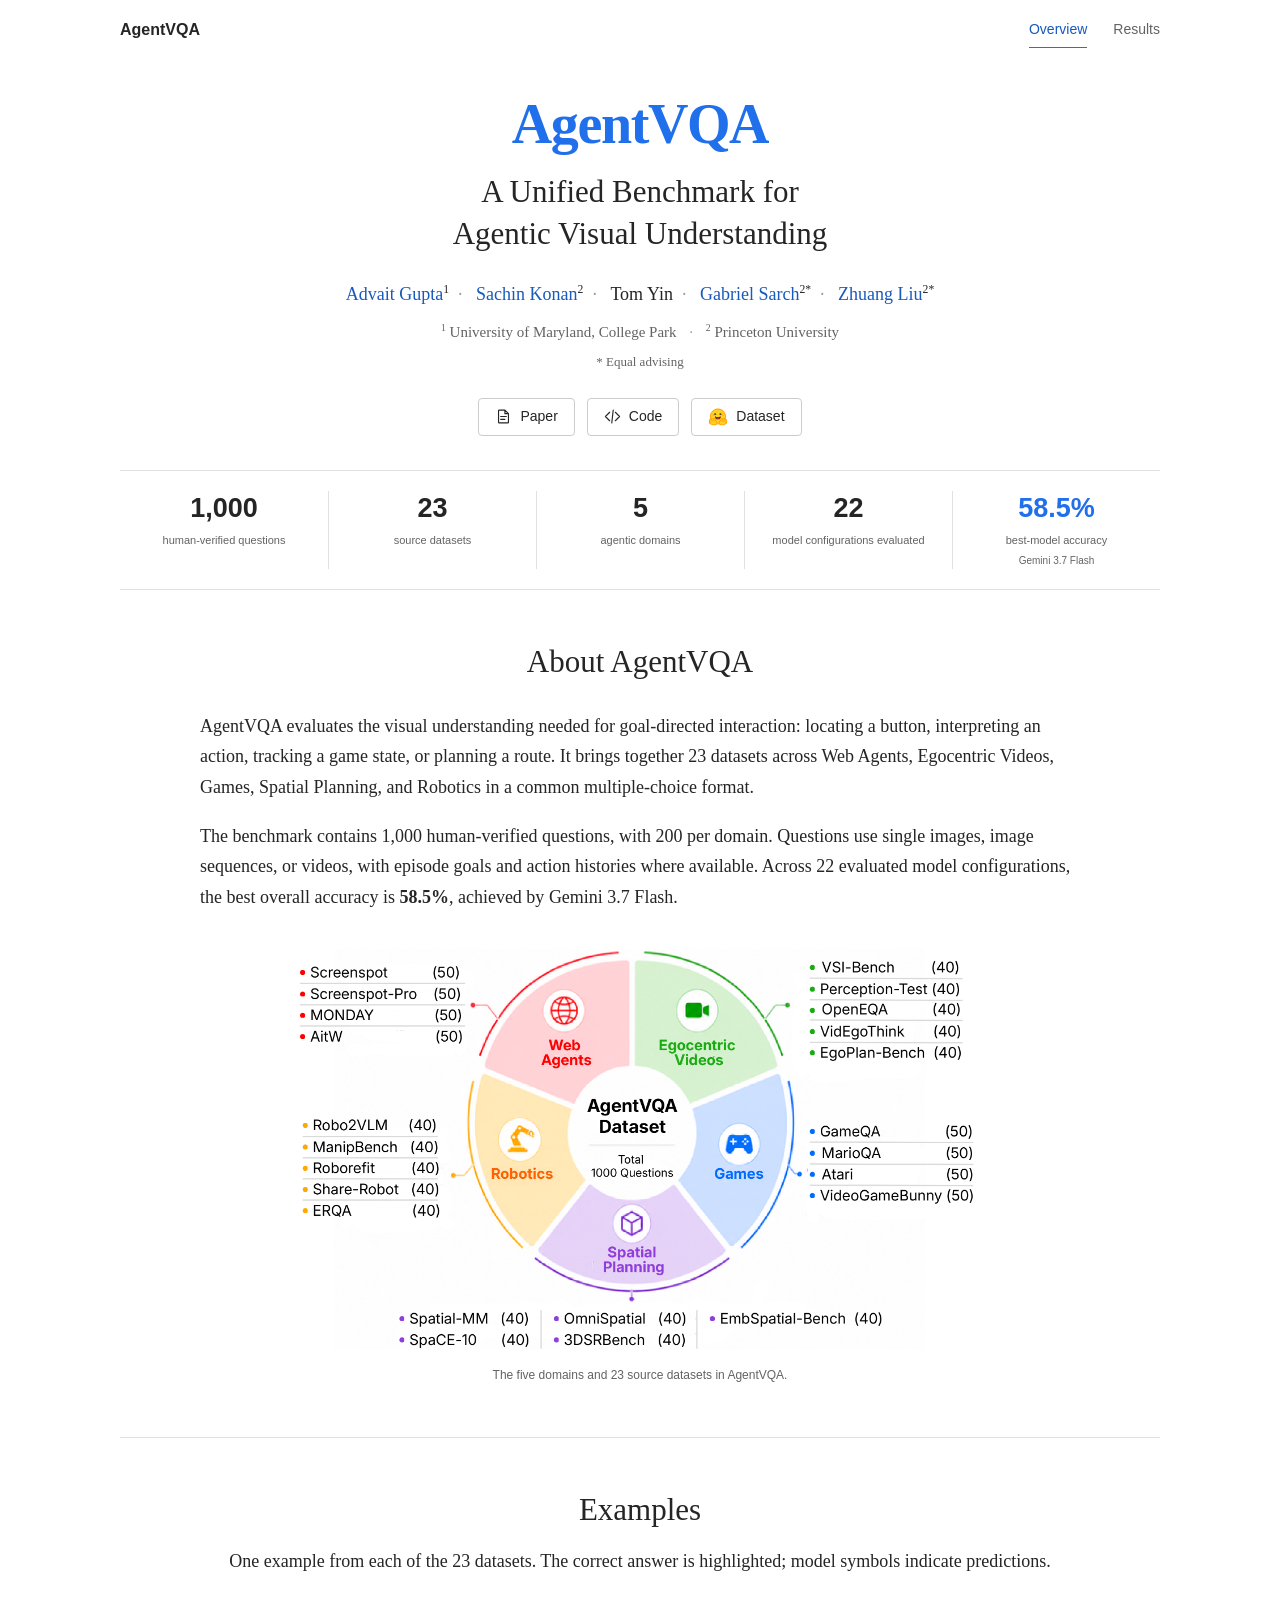
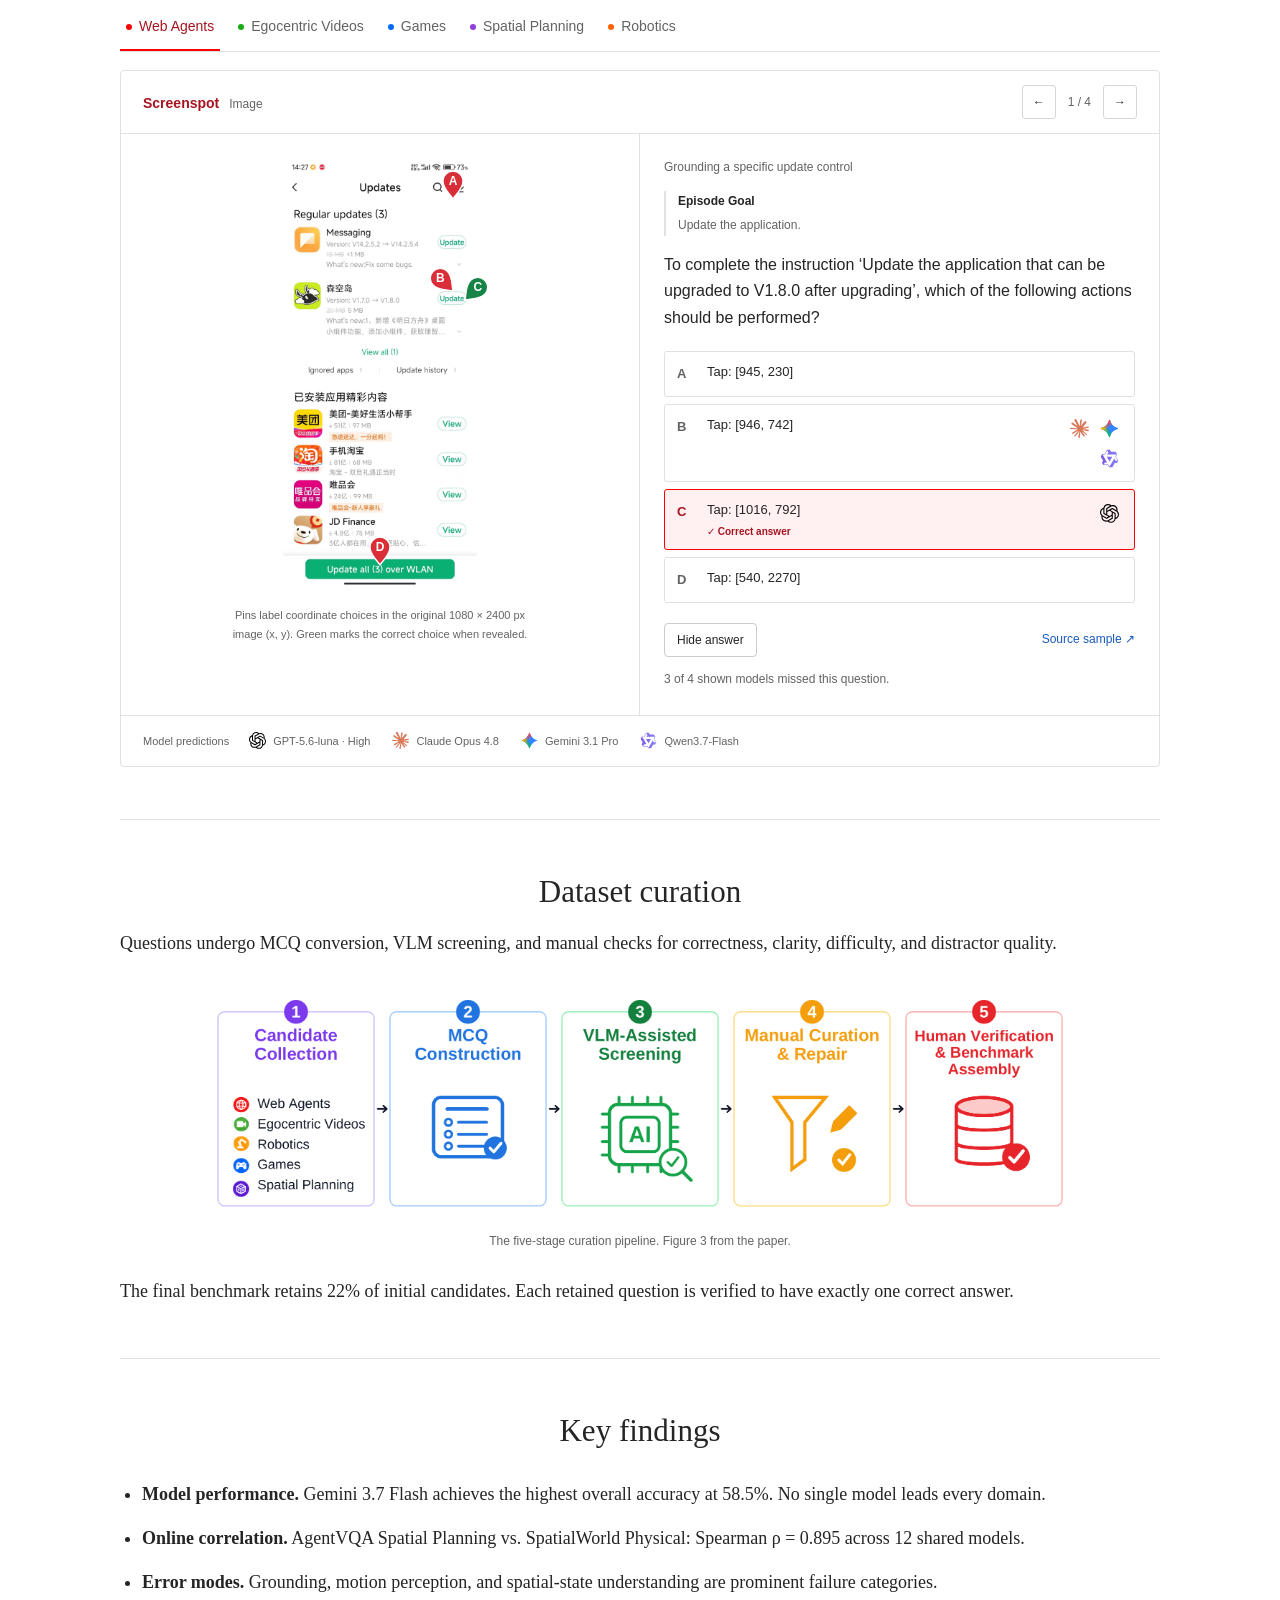
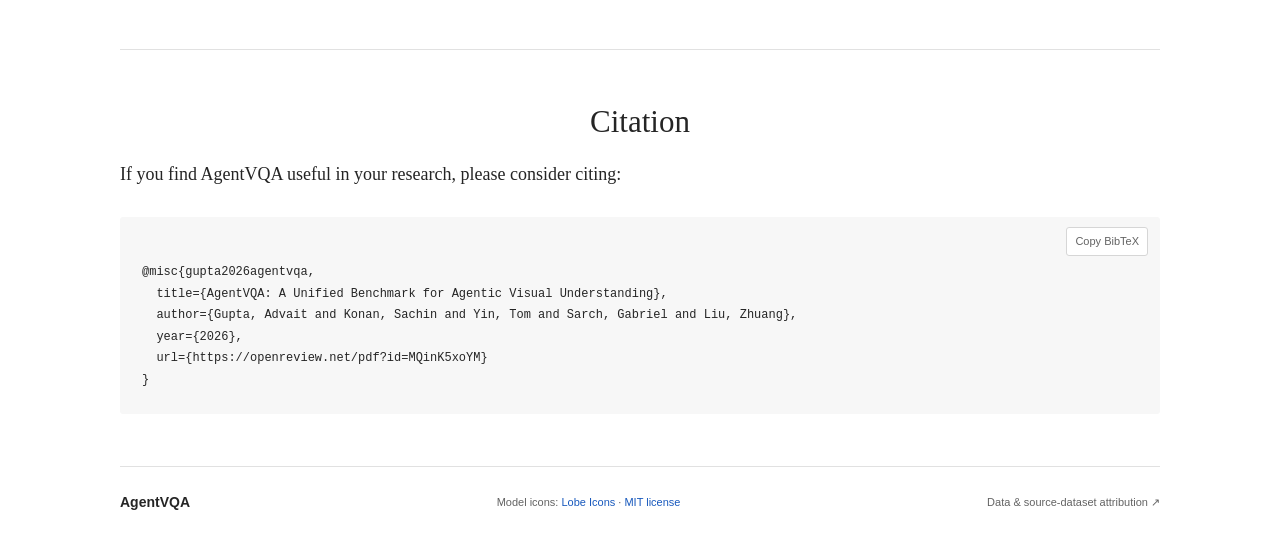
==== docs/index.html @ 4b20f1f4 "Add AgentVQA project website" ====
<!doctype html>
<html lang="en">
<head>
  <meta charset="utf-8">
  <meta name="viewport" content="width=device-width, initial-scale=1">
  <meta name="description" content="AgentVQA: 1,000 human-verified questions across 23 datasets and five agentic domains. Explore the benchmark, examples, and research findings.">
  <meta name="theme-color" content="#206feb">
  <meta property="og:title" content="AgentVQA — A Unified Benchmark for Agentic Visual Understanding">
  <meta property="og:description" content="A benchmark of 1,000 human-verified questions across 23 datasets and five agentic domains.">
  <meta property="og:image" content="https://zlab-princeton.github.io/AgentVQA/assets/overview.png">
  <meta property="og:url" content="https://zlab-princeton.github.io/AgentVQA/">
  <meta name="twitter:card" content="summary_large_image">
  <title>AgentVQA — Agentic Visual Understanding</title>
  <link rel="canonical" href="https://zlab-princeton.github.io/AgentVQA/">
  <link rel="icon" href="assets/favicon.svg" type="image/svg+xml">
  <link rel="stylesheet" href="styles.css?v=20261020-4">
  <script defer src="data.js?v=20261020-2"></script>
  <script defer src="site.js?v=20261020-2"></script>
</head>
<body>
  <a class="skip-link" href="#main">Skip to content</a>
  <header class="site-header">
    <div class="nav-shell">
      <a class="brand" href="./" aria-label="AgentVQA home">AgentVQA</a>
      <nav aria-label="Main navigation"><a href="./" aria-current="page">Overview</a><a href="results.html">Results</a></nav>
    </div>
  </header>
  <main id="main">
    <section class="hero section-shell" aria-labelledby="title">
      <h1 id="title">AgentVQA</h1>
      <p class="tagline">A Unified Benchmark for<br>Agentic Visual Understanding</p>
      <p class="authors"><span class="author-name"><a href="https://advaitgupta.github.io">Advait Gupta</a><sup>1</sup></span><span>·</span> <span class="author-name"><a href="https://sachinkonan.github.io">Sachin Konan</a><sup>2</sup></span><span>·</span> <span class="author-name">Tom Yin</span><span>·</span> <span class="author-name"><a href="https://gabesarch.me">Gabriel Sarch</a><sup>2*</sup></span><span>·</span> <span class="author-name"><a href="https://liuzhuang13.github.io">Zhuang Liu</a><sup>2*</sup></span></p>
      <p class="affiliations"><sup>1</sup> University of Maryland, College Park <span>·</span> <sup>2</sup> Princeton University</p>
      <p class="author-note">* Equal advising</p>
      <div class="project-links" aria-label="Project resources">
        <a class="button primary" href="https://openreview.net/pdf?id=MQinK5xoYM"><svg viewBox="0 0 24 24" aria-hidden="true"><path d="M14 3H6a1 1 0 0 0-1 1v16a1 1 0 0 0 1 1h12a1 1 0 0 0 1-1V8zM14 3v5h5M8 12h8M8 16h6"/></svg>Paper</a>
        <a class="button" href="https://github.com/zlab-princeton/AgentVQA"><svg viewBox="0 0 24 24" aria-hidden="true"><path d="m8 6-6 6 6 6m8-12 6 6-6 6m-3-15-2 18"/></svg>Code</a>
        <a class="button" href="https://huggingface.co/datasets/AgentVQA/AgentVQA"><img src="assets/models/huggingface.svg" width="20" height="20" alt=""> Dataset</a>
      </div>
      <div class="stats-rail" role="region" tabindex="0" aria-label="Benchmark statistics">
        <div><strong>1,000</strong><span>human-verified questions</span></div>
        <div><strong>23</strong><span>source datasets</span></div>
        <div><strong>5</strong><span>agentic domains</span></div>
        <div><strong>22</strong><span>model configurations evaluated</span></div>
        <div class="accuracy-stat"><strong>58.5%</strong><span>best-model accuracy</span><small>Gemini 3.7 Flash</small></div>
      </div>
    </section>

    <section class="section-shell section-block overview-section" aria-labelledby="overview-title">
      <div class="section-heading"><h2 id="overview-title">About AgentVQA</h2></div>
      <div class="overview-copy">
        <p>AgentVQA evaluates the visual understanding needed for goal-directed interaction: locating a button, interpreting an action, tracking a game state, or planning a route. It brings together 23 datasets across Web Agents, Egocentric Videos, Games, Spatial Planning, and Robotics in a <span class="text-tail">common multiple-choice format.</span></p>
        <p>The benchmark contains 1,000 human-verified questions, with 200 per domain. Questions use single images, image sequences, or videos, with episode goals and action histories where available. Across 22 evaluated model configurations, the best overall accuracy is <strong>58.5%</strong>, achieved by <span class="text-tail">Gemini 3.7 Flash.</span></p>
      </div>
      <figure class="figure-shell distribution-figure"><a href="assets/distribution.png" target="_blank" rel="noopener"><img src="assets/distribution.png" width="2400" height="1453" alt="AgentVQA's five domains and 23 datasets, with 50 questions per Web Agents and Games subset and 40 per remaining subset." loading="lazy"></a><figcaption>The five domains and 23 source datasets in AgentVQA.</figcaption></figure>
    </section>

    <section class="examples-section" aria-labelledby="examples-title">
      <div class="section-shell section-block">
        <div class="section-heading centered-heading"><h2 id="examples-title">Examples</h2><p>One example from each of the 23 datasets. The correct answer is highlighted; <span class="text-tail">model symbols indicate predictions.</span></p></div>
        <div id="domain-controls" class="domain-controls" role="tablist" aria-label="Choose an example domain"></div>
        <div class="example-shell" id="example-browser" role="tabpanel" tabindex="0">
          <div class="example-topline"><div><span class="sample-subset" id="sample-subset"></span><span class="sample-index" id="sample-index"></span></div><div class="sample-navigation"><button id="previous-sample" class="icon-button" type="button" aria-label="Previous example">←</button><span id="sample-position"></span><button id="next-sample" class="icon-button" type="button" aria-label="Next example">→</button></div></div>
          <div class="example-grid"><div class="example-visual"><div id="sample-media" class="sample-media"></div><p class="media-caption" id="media-caption"></p></div><div class="example-content"><p class="sample-kind" id="sample-kind"></p><div id="sample-context"></div><div id="question-context"></div><h3 id="sample-question"></h3><div id="sample-options" class="sample-options" role="group" aria-label="Answer choices"></div><div class="answer-actions"><button type="button" id="reveal-answer" class="button small" aria-pressed="true">Hide answer</button><a id="sample-source" class="text-link" target="_blank" rel="noopener">Source sample ↗</a></div><p id="answer-feedback" class="answer-feedback" role="status" aria-live="polite"></p></div></div>
          <div class="prediction-legend"><p>Model predictions</p><div id="model-legend"></div></div>
        </div>
        <noscript><p>The interactive examples require JavaScript. Browse every question in the <a href="https://huggingface.co/datasets/AgentVQA/AgentVQA">Hugging Face dataset</a>.</p></noscript>
      </div>
    </section>

    <section class="section-shell section-block" aria-labelledby="curation-title">
      <div class="section-heading"><h2 id="curation-title">Dataset curation</h2><p>Questions undergo MCQ conversion, VLM screening, and manual checks for correctness, clarity, difficulty, and distractor quality.</p></div>
      <figure class="figure-shell pipeline-figure"><a href="assets/curation.png" target="_blank" rel="noopener"><img src="assets/curation.png" width="2400" height="651" alt="Five stages: candidate collection, MCQ construction, VLM-assisted screening, manual curation and repair, and human verification and benchmark assembly." loading="lazy"></a><figcaption>The five-stage curation pipeline. Figure 3 from the paper.</figcaption></figure>
      <p class="curation-note">The final benchmark retains 22% of initial candidates. Each retained question is verified to have exactly one correct answer.</p>
    </section>

    <section class="findings-section" aria-labelledby="findings-title"><div class="section-shell section-block">
      <div class="section-heading"><h2 id="findings-title">Key findings</h2></div>
      <ul class="findings-list">
        <li><strong>Model performance.</strong> Gemini 3.7 Flash achieves the highest overall accuracy at 58.5%. No single model leads every domain.</li>
        <li><strong>Online correlation.</strong> AgentVQA Spatial Planning vs. SpatialWorld Physical: Spearman ρ = 0.895 across 12 shared models.</li>
        <li><strong>Error modes.</strong> Grounding, motion perception, and spatial-state understanding are prominent failure categories.</li>
      </ul>
    </div></section>

    <section class="section-shell section-block citation-section" aria-labelledby="citation-title">
      <div class="section-heading"><h2 id="citation-title">Citation</h2><p>If you find AgentVQA useful in your research, please consider citing:</p></div>
      <div class="citation-shell"><button class="copy-button" type="button" data-copy="citation-code">Copy BibTeX</button><pre id="citation-code">@misc{gupta2026agentvqa,
  title={AgentVQA: A Unified Benchmark for Agentic Visual Understanding},
  author={Gupta, Advait and Konan, Sachin and Yin, Tom and Sarch, Gabriel and Liu, Zhuang},
  year={2026},
  url={https://openreview.net/pdf?id=MQinK5xoYM}
}</pre></div>
    </section>
  </main>
  <footer class="site-footer section-shell"><span class="brand">AgentVQA</span><p>Model icons: <a href="https://github.com/lobehub/lobe-icons">Lobe Icons</a> · <a href="assets/models/LICENSE.txt">MIT license</a></p><a href="https://huggingface.co/datasets/AgentVQA/AgentVQA">Data &amp; source-dataset attribution ↗</a></footer>
</body>
</html>
---- docs/styles.css ----
:root {
  --blue: #206feb;
  --blue-dark: #1859bd;
  --text: #252525;
  --muted: #636363;
  --line: #e1e1e1;
  --pale: #f7f7f7;
  --sans: -apple-system, BlinkMacSystemFont, "Segoe UI", Arial, sans-serif;
  font-family: Georgia, "Times New Roman", serif;
  color: var(--text);
  background: #fff;
  font-synthesis: none;
}
* { box-sizing: border-box; }
html { scroll-behavior: smooth; scroll-padding-top: 24px; }
body { margin: 0; font-size: 18px; line-height: 1.7; }
h1, h2, h3, p, figure { margin: 0; }
h1, h2, h3 { line-height: 1.3; font-weight: 500; }
h1, h2, h3, figcaption { text-wrap: balance; }
p, li, .option-text { text-wrap: pretty; }
.results-hero > p, .correlation-intro p, .online-heading p, .ablation-grid article > p { text-wrap: balance; }
.section-heading > p, .curation-note, .findings-list li { text-wrap: wrap; }
.text-tail { display: inline-block; max-width: 100%; text-wrap: balance; }
h2 { font-size: 31px; }
h3 { font-size: 22px; }
a { color: var(--blue-dark); text-decoration: none; }
a:hover { text-decoration: underline; text-underline-offset: 3px; }
img { display: block; max-width: 100%; height: auto; }
button, input { font: inherit; }
button { cursor: pointer; }
button, input, .button, .site-header, .stats-rail, .example-shell, .domain-controls, .site-footer, table, .small-note, figcaption { font-family: var(--sans); }
button:focus-visible, a:focus-visible, input:focus-visible, summary:focus-visible, [tabindex]:focus-visible { outline: 2px solid var(--blue); outline-offset: 4px; }
sup { font-size: .65em; line-height: 0; }
::selection { background: #dce9fc; }
.section-shell, .nav-shell { width: min(1040px, calc(100% - 48px)); margin-inline: auto; }
.section-block { padding-block: 52px; border-top: 1px solid var(--line); }
.site-header { background: white; }
.nav-shell { height: 60px; display: flex; align-items: center; justify-content: space-between; }
.brand { color: var(--text); font-size: 16px; font-weight: 600; }
nav { display: flex; gap: 26px; }
nav a { color: var(--muted); font-size: 14px; padding-block: 6px; }
nav a[aria-current="page"] { color: var(--blue-dark); border-bottom: 1px solid var(--blue); }
.skip-link { position: fixed; z-index: 100; top: -100px; left: 16px; padding: 8px 16px; background: white; border: 1px solid var(--blue); }
.skip-link:focus { top: 12px; }
.hero { padding-top: 28px; text-align: center; }
.hero h1 { color: var(--blue); font-size: 56px; font-weight: 600; letter-spacing: -.025em; }
.tagline { margin: 10px auto 25px; font-size: 31px; line-height: 1.35; }
.authors { font-size: 18px; }
.authors span, .affiliations span { margin-inline: 9px; color: #999; }
.authors .author-name { display: inline-block; margin: 0; color: var(--text); white-space: nowrap; }
.affiliations { margin-top: 10px; font-size: 15px; color: var(--muted); }
.author-note { margin-top: 5px; font-size: 13px; color: var(--muted); }
.project-links { display: flex; flex-wrap: wrap; justify-content: center; gap: 12px; margin: 25px 0 34px; }
.button { display: inline-flex; align-items: center; justify-content: center; gap: 8px; min-height: 38px; padding: 7px 16px; border: 1px solid #ccc; border-radius: 4px; background: white; color: var(--text); font-size: 14px; line-height: 1.5; }
.button:hover { background: var(--pale); border-color: #aaa; text-decoration: none; }
.button svg { width: 17px; height: 17px; fill: none; stroke: currentColor; stroke-width: 1.6; stroke-linecap: round; stroke-linejoin: round; }
.button.small { min-height: 34px; padding: 6px 12px; font-size: 12px; }
.stats-rail { display: grid; grid-template-columns: repeat(5, minmax(max-content, 1fr)); overflow-x: auto; scrollbar-width: thin; border-block: 1px solid var(--line); padding-block: 20px; }
.stats-rail > div { padding-inline: 15px; }
.stats-rail > div + div { border-left: 1px solid var(--line); }
.stats-rail strong, .stats-rail span, .stats-rail small { display: block; white-space: nowrap; }
.stats-rail strong { font-size: 27px; line-height: 1.3; font-weight: 600; }
.stats-rail span { margin-top: 5px; font-size: 11px; color: var(--muted); }
.accuracy-stat strong { color: var(--blue); }
.accuracy-stat small { margin-top: 3px; font-size: 10px; color: var(--muted); }
.section-heading { margin: 0 0 28px; }
.section-heading h2 { text-align: center; }
.section-heading > p { margin-top: 16px; }
.centered-heading > p { width: 100%; max-width: none; text-align: center; }
.overview-section { border-top: 0; }
.overview-copy { max-width: 880px; margin-inline: auto; }
.overview-copy p + p { margin-top: 18px; }
.figure-shell { margin-top: 28px; }
.figure-shell > a { display: block; }
.figure-shell img { width: 100%; }
.distribution-figure { max-width: 680px; margin: 30px auto 0; }
.pipeline-figure { max-width: 860px; margin-inline: auto; }
figcaption { margin-top: 12px; color: var(--muted); font-size: 12px; line-height: 1.6; text-align: center; }
.paper-details { margin-top: 26px; border-top: 1px solid var(--line); }
.paper-details summary { display: flex; align-items: center; justify-content: space-between; cursor: pointer; padding-block: 14px; font-size: 15px; color: var(--blue-dark); list-style: none; }
.paper-details summary::-webkit-details-marker { display: none; }
.paper-details summary span { font-family: var(--sans); font-size: 22px; font-weight: 400; }
.paper-details[open] summary span { transform: rotate(45deg); }
.paper-details > figure { padding-block: 12px; }
.domain-controls { display: flex; flex-wrap: wrap; gap: 4px 12px; border-bottom: 1px solid var(--line); margin-bottom: 18px; }
.domain-controls button { display: inline-flex; align-items: center; gap: 7px; padding: 10px 6px; border: 0; border-bottom: 2px solid transparent; background: white; color: var(--muted); font-size: 14px; }
.domain-controls button[aria-selected="true"] { color: var(--domain-ink); border-bottom-color: var(--domain-color); }
.domain-controls button:hover { color: var(--domain-ink); }
.domain-dot { width: 6px; height: 6px; border-radius: 50%; background: var(--domain-color); }
.example-shell { border: 1px solid var(--line); border-radius: 4px; background: white; }
.example-topline { display: flex; justify-content: space-between; align-items: center; gap: 12px; padding: 14px 22px; border-bottom: 1px solid var(--line); }
.sample-subset { font-size: 14px; font-weight: 600; color: var(--domain-ink); }
.sample-index { font-size: 12px; color: var(--muted); margin-left: 10px; }
.sample-navigation { display: flex; align-items: center; gap: 12px; color: var(--muted); font-size: 12px; }
.icon-button { width: 34px; height: 34px; padding: 0; border: 1px solid #d6d6d6; border-radius: 3px; color: var(--text); background: white; line-height: 1; }
.icon-button:hover { background: var(--pale); }
.example-grid { display: grid; grid-template-columns: 1fr 1fr; }
.example-visual { min-width: 0; padding: 24px; border-right: 1px solid var(--line); }
.sample-media { --media-height: 430px; display: grid; gap: 14px; min-height: 300px; align-items: center; align-content: center; justify-items: center; }
.sample-media figure, .sample-media a { display: block; width: 100%; min-width: 0; }
.sample-media img { width: 100%; max-height: 430px; object-fit: contain; }
.sample-media.multiple:has(figure:nth-child(3)) { grid-template-columns: 1fr 1fr; }
.sample-media.multiple img { max-height: 270px; }
.sample-media video { width: 100%; max-height: 450px; background: #161616; }
.coordinate-image { position: relative; display: block; width: 100%; max-width: calc(var(--media-height) * var(--image-ratio, 1)); margin-inline: auto; }
.coordinate-overlay { position: absolute; inset: 0; pointer-events: none; }
.coordinate-marker { position: absolute; width: 24px; height: 30px; transform: translate(-50%, -100%); color: #d92d38; }
.coordinate-marker.is-correct { color: #168447; }
.coordinate-marker svg { display: block; width: 100%; height: 100%; overflow: visible; transform-origin: 50% 100%; }
.coordinate-marker path { fill: currentColor; stroke: white; stroke-width: 1.4; stroke-linejoin: round; }
.coordinate-marker text { fill: white; font: 700 12px var(--sans); text-anchor: middle; }
.coordinate-dot { width: 6px; height: 6px; transform: translate(-50%, -50%); border: 1px solid white; border-radius: 50%; background: currentColor; }
.coordinate-region { position: absolute; border: 1px dashed #526478; pointer-events: none; }
.coordinate-detail { margin-top: 4px; }
.coordinate-detail .coordinate-image { max-width: 220px; }
.coordinate-crop { display: block; width: 100%; height: auto; }
.image-label { margin-top: 5px; font-size: 11px; }
.media-caption { margin-top: 18px; color: var(--muted); text-align: center; font-size: 11px; text-wrap: balance; }
.example-content { min-width: 0; padding: 24px; }
.sample-kind { margin-bottom: 14px; color: var(--muted); font-size: 12px; line-height: 1.6; }
.example-content h3 { font-size: 16px; line-height: 1.65; font-weight: 500; white-space: pre-wrap; overflow-wrap: anywhere; }
.sample-context { margin-bottom: 16px; padding-left: 12px; border-left: 2px solid var(--line); color: var(--muted); font-size: 12px; white-space: pre-wrap; }
.sample-context strong { color: var(--text); font-weight: 600; }
.sample-context p { margin-top: 4px; }
.sample-options { display: grid; gap: 7px; margin-top: 20px; }
.option { display: flex; align-items: start; gap: 9px; width: 100%; padding: 10px 12px; border: 1px solid var(--line); border-radius: 3px; font-size: 13px; line-height: 1.5; }
.option-letter { flex: 0 0 21px; width: 21px; line-height: 24px; font-weight: 600; color: var(--muted); }
.option-body { flex: 1; min-width: 0; overflow-wrap: anywhere; }
.option.correct { border-color: var(--domain-color); background: var(--domain-tint); }
.option.correct .option-letter { color: var(--domain-ink); }
.gold-label { display: block; margin-top: 4px; color: var(--domain-ink); font-size: 10px; font-weight: 600; }
.option-predictions { display: flex; flex-wrap: wrap; justify-content: end; gap: 4px; max-width: 60px; flex-shrink: 0; }
.model-badge { position: relative; display: grid; place-items: center; width: 26px; height: 26px; padding: 3px; cursor: help; }
.model-icon { width: 19px; height: 19px; object-fit: contain; }
.model-tooltip { position: absolute; z-index: 25; bottom: calc(100% + 6px); right: -5px; width: max-content; max-width: 210px; padding: 6px 9px; background: #303030; color: white; font-size: 10px; line-height: 1.6; opacity: 0; visibility: hidden; pointer-events: none; }
.model-badge:hover .model-tooltip, .model-badge:focus .model-tooltip { opacity: 1; visibility: visible; }
.answer-actions { display: flex; flex-wrap: wrap; justify-content: space-between; align-items: center; gap: 12px; margin-top: 20px; }
.answer-actions .button, .text-link { font-size: 12px; }
.answer-feedback { min-height: 22px; margin-top: 12px; font-size: 12px; color: var(--muted); }
.prediction-legend { display: flex; flex-wrap: wrap; align-items: center; gap: 12px 20px; border-top: 1px solid var(--line); padding: 16px 22px; }
.prediction-legend > p { font-size: 11px; color: var(--muted); }
#model-legend { display: flex; flex-wrap: wrap; gap: 10px 22px; }
.legend-model { display: inline-flex; align-items: center; gap: 7px; color: var(--muted); font-size: 11px; }
.legend-model .model-icon { width: 17px; height: 17px; }
.gallery-stage { width: 100%; }
.gallery-controls { display: flex; align-items: center; justify-content: center; gap: 18px; font-size: 12px; color: var(--muted); }
.gallery-thumbnails { display: flex; gap: 8px; max-width: 100%; overflow-x: auto; padding: 4px; }
.gallery-thumbnails button { padding: 2px; width: 78px; flex: 0 0 78px; background: white; border: 1px solid transparent; }
.gallery-thumbnails button[aria-pressed="true"] { border-color: var(--domain-color); }
.gallery-thumbnails button img { width: 100%; height: 50px; object-fit: cover; }
.gallery-thumbnails button span { display: block; font-size: 10px; color: var(--muted); }
.game-context { margin-bottom: 16px; padding-bottom: 12px; border-bottom: 1px solid var(--line); }
.game-context summary { cursor: pointer; font-size: 12px; color: var(--domain-ink); }
.game-context p { margin-top: 10px; font-size: 12px; color: var(--muted); white-space: pre-wrap; }
.small-note { margin-top: 16px; color: var(--muted); font-size: 12px; line-height: 1.6; }
.curation-note { margin: 24px 0 0; }
.findings-list { margin: 0; padding-left: 22px; }
.findings-list li + li { margin-top: 13px; }
.citation-shell { position: relative; padding: 45px 22px 22px; background: var(--pale); border-radius: 3px; }
.citation-shell pre { margin: 0; overflow-x: auto; font-family: "SFMono-Regular", Consolas, "Liberation Mono", monospace; font-size: 12px; line-height: 1.8; }
.copy-button { position: absolute; right: 12px; top: 10px; padding: 4px 8px; border: 1px solid #d6d6d6; border-radius: 3px; background: white; color: var(--muted); font-size: 11px; }
.site-footer { display: flex; align-items: center; justify-content: space-between; gap: 20px; border-top: 1px solid var(--line); padding-block: 24px; }
.site-footer p, .site-footer > a:last-child { color: var(--muted); font-size: 11px; }
.site-footer .brand { font-size: 14px; }
.results-hero { padding-block: 35px 38px; text-align: center; }
.results-hero h1 { font-size: 42px; }
.results-hero > p { margin-top: 14px; }
.section-jumps { display: flex; flex-wrap: wrap; justify-content: center; gap: 12px 25px; margin-top: 20px; font-size: 15px; }
.table-toolbar { display: flex; justify-content: space-between; align-items: center; gap: 20px; margin-bottom: 18px; font-family: var(--sans); }
.table-toolbar label { display: flex; align-items: center; gap: 12px; font-size: 13px; color: var(--muted); }
input[type="search"] { min-width: 220px; padding: 8px 10px; border: 1px solid #ccc; border-radius: 3px; background: white; color: var(--text); font-size: 13px; }
.table-scroll { overflow: auto; border-block: 1px solid var(--line); }
#performance > .table-scroll { max-height: 740px; }
table { width: 100%; border-collapse: separate; border-spacing: 0; font-variant-numeric: tabular-nums; }
caption { padding: 10px 12px; text-align: left; color: var(--muted); font-size: 12px; }
.results-table th { position: sticky; top: 0; z-index: 1; background: #f5f5f5; }
.results-table th button { width: 100%; padding: 12px; border: none; background: transparent; color: var(--text); font-size: 12px; line-height: 1.6; font-weight: 600; text-align: right; white-space: nowrap; }
.results-table th:first-child button { text-align: left; }
.sort-mark { font-size: 10px; color: var(--blue); }
.results-table td { padding: 12px; text-align: right; font-size: 13px; white-space: nowrap; border-top: 1px solid var(--line); }
.results-table td:first-child { text-align: left; }
.results-table td:last-child { font-weight: 600; }
.results-table tr:hover td { background: #fafafa; }
.results-table td.best { color: var(--blue-dark); font-weight: 700; background: #f0f5fd; }
.correlation-intro, .online-heading { display: grid; grid-template-columns: 1fr 1fr; gap: 40px; align-items: center; margin-block: 30px; }
.correlation-intro p, .online-heading p { margin-top: 12px; font-size: 17px; }
.rho-cards { display: grid; grid-template-columns: repeat(3, 1fr); font-family: var(--sans); text-align: center; }
.rho-cards > div { padding: 10px; }
.rho-cards span { font-size: 12px; color: var(--muted); }
.rho-cards strong { display: block; font-size: 27px; font-weight: 500; }
.rho-cards p { grid-column: 1 / -1; font-size: 11px; color: var(--muted); }
.online-heading { margin-top: 64px; row-gap: 24px; }
.online-heading > h3 { grid-column: 1 / -1; text-align: center; font-size: 28px; }
.online-heading p { margin-top: 0; }
.online-stat { text-align: center; }
.online-stat strong { display: block; color: var(--blue-dark); font-size: 32px; font-weight: 500; }
.online-stat span { font-size: 14px; color: var(--muted); }
.online-figure img { max-width: 900px; margin-inline: auto; }
.ablation-grid { display: grid; grid-template-columns: 1fr 1fr; gap: 40px; }
.ablation-grid > article { min-width: 0; }
.ablation-grid > article > p { font-size: 17px; margin-block: 14px 22px; }
.history-figure img { max-width: 380px; margin-inline: auto; }
.compact-table th, .compact-table td { padding: 11px 10px; font-size: 12px; text-align: left; border-bottom: 1px solid var(--line); white-space: nowrap; }
.compact-table th { font-weight: 600; }
.compact-table thead { background: #f5f5f5; }
.error-table td:last-child { text-align: right; }
.delta { color: var(--blue-dark); }
#error-modes .figure-shell { margin-top: 30px; }
@media (max-width: 850px) {
  .example-grid { grid-template-columns: 1fr; }
  .example-visual { border-right: 0; border-bottom: 1px solid var(--line); }
  .sample-media { --media-height: 390px; min-height: 240px; }
  .sample-media.multiple { grid-template-columns: 1fr 1fr; }
  .sample-media img, .sample-media video { max-height: 390px; }
  .correlation-intro, .online-heading, .ablation-grid { gap: 25px; }
}
@media (max-width: 640px) {
  body { font-size: 17px; }
  .section-shell, .nav-shell { width: calc(100% - 32px); }
  .nav-shell { height: 52px; }
  .brand { font-size: 14px; }
  nav { gap: 20px; }
  nav a { font-size: 13px; }
  .hero { padding-top: 24px; }
  .hero h1 { font-size: 44px; }
  .tagline { margin-top: 8px; font-size: 25px; }
  .authors { font-size: 15px; line-height: 1.9; }
  .authors span, .affiliations span { margin-inline: 4px; }
  .affiliations { font-size: 13px; }
  .author-note { font-size: 11px; }
  .project-links { gap: 10px; margin-block: 22px 28px; }
  .project-links .button { padding-inline: 13px; font-size: 13px; }
  .stats-rail > div { padding-inline: 14px; }
  .stats-rail strong { font-size: 25px; }
  .stats-rail span { font-size: 10px; }
  .section-block { padding-block: 36px; }
  h2 { font-size: 27px; }
  h3 { font-size: 21px; }
  .domain-controls { gap: 3px 9px; }
  .domain-controls button { font-size: 12px; padding-inline: 3px; }
  .example-topline { padding: 12px; gap: 8px; }
  .sample-subset { font-size: 12px; }
  .sample-index { font-size: 10px; margin-left: 7px; }
  .sample-navigation { gap: 7px; font-size: 11px; }
  .icon-button { width: 30px; height: 30px; }
  .example-visual, .example-content { padding: 18px 14px; }
  .sample-media { min-height: 210px; }
  .sample-media.multiple { grid-template-columns: 1fr; }
  .sample-media.multiple:has(figure:nth-child(3)) { grid-template-columns: 1fr 1fr; }
  .example-content h3 { font-size: 15px; }
  .option { padding: 9px 8px; gap: 6px; font-size: 12px; }
  .option-predictions { max-width: 52px; }
  .model-badge { width: 24px; height: 24px; }
  .model-icon { width: 17px; height: 17px; }
  .prediction-legend { padding: 14px; }
  #model-legend { gap: 9px 14px; }
  .legend-model { font-size: 10px; }
  .citation-shell { padding-inline: 14px; }
  .citation-shell pre { font-size: 11px; }
  .site-footer { flex-direction: column; align-items: start; gap: 9px; }
  .results-hero { padding-block: 30px; }
  .results-hero h1 { font-size: 34px; }
  .section-jumps { gap: 8px 18px; font-size: 14px; }
  .table-toolbar { gap: 10px; align-items: end; }
  .table-toolbar label { display: block; min-width: 0; flex: 1; font-size: 12px; }
  input[type="search"] { min-width: 0; width: 100%; margin-top: 6px; }
  .table-toolbar .button { padding-inline: 9px; font-size: 11px; }
  .correlation-intro, .online-heading, .ablation-grid { grid-template-columns: 1fr; }
  .online-heading { margin-top: 48px; }
  .online-heading > h3 { font-size: 24px; }
  .online-stat { text-align: left; }
}
@media (prefers-reduced-motion: reduce) { html { scroll-behavior: auto; } }
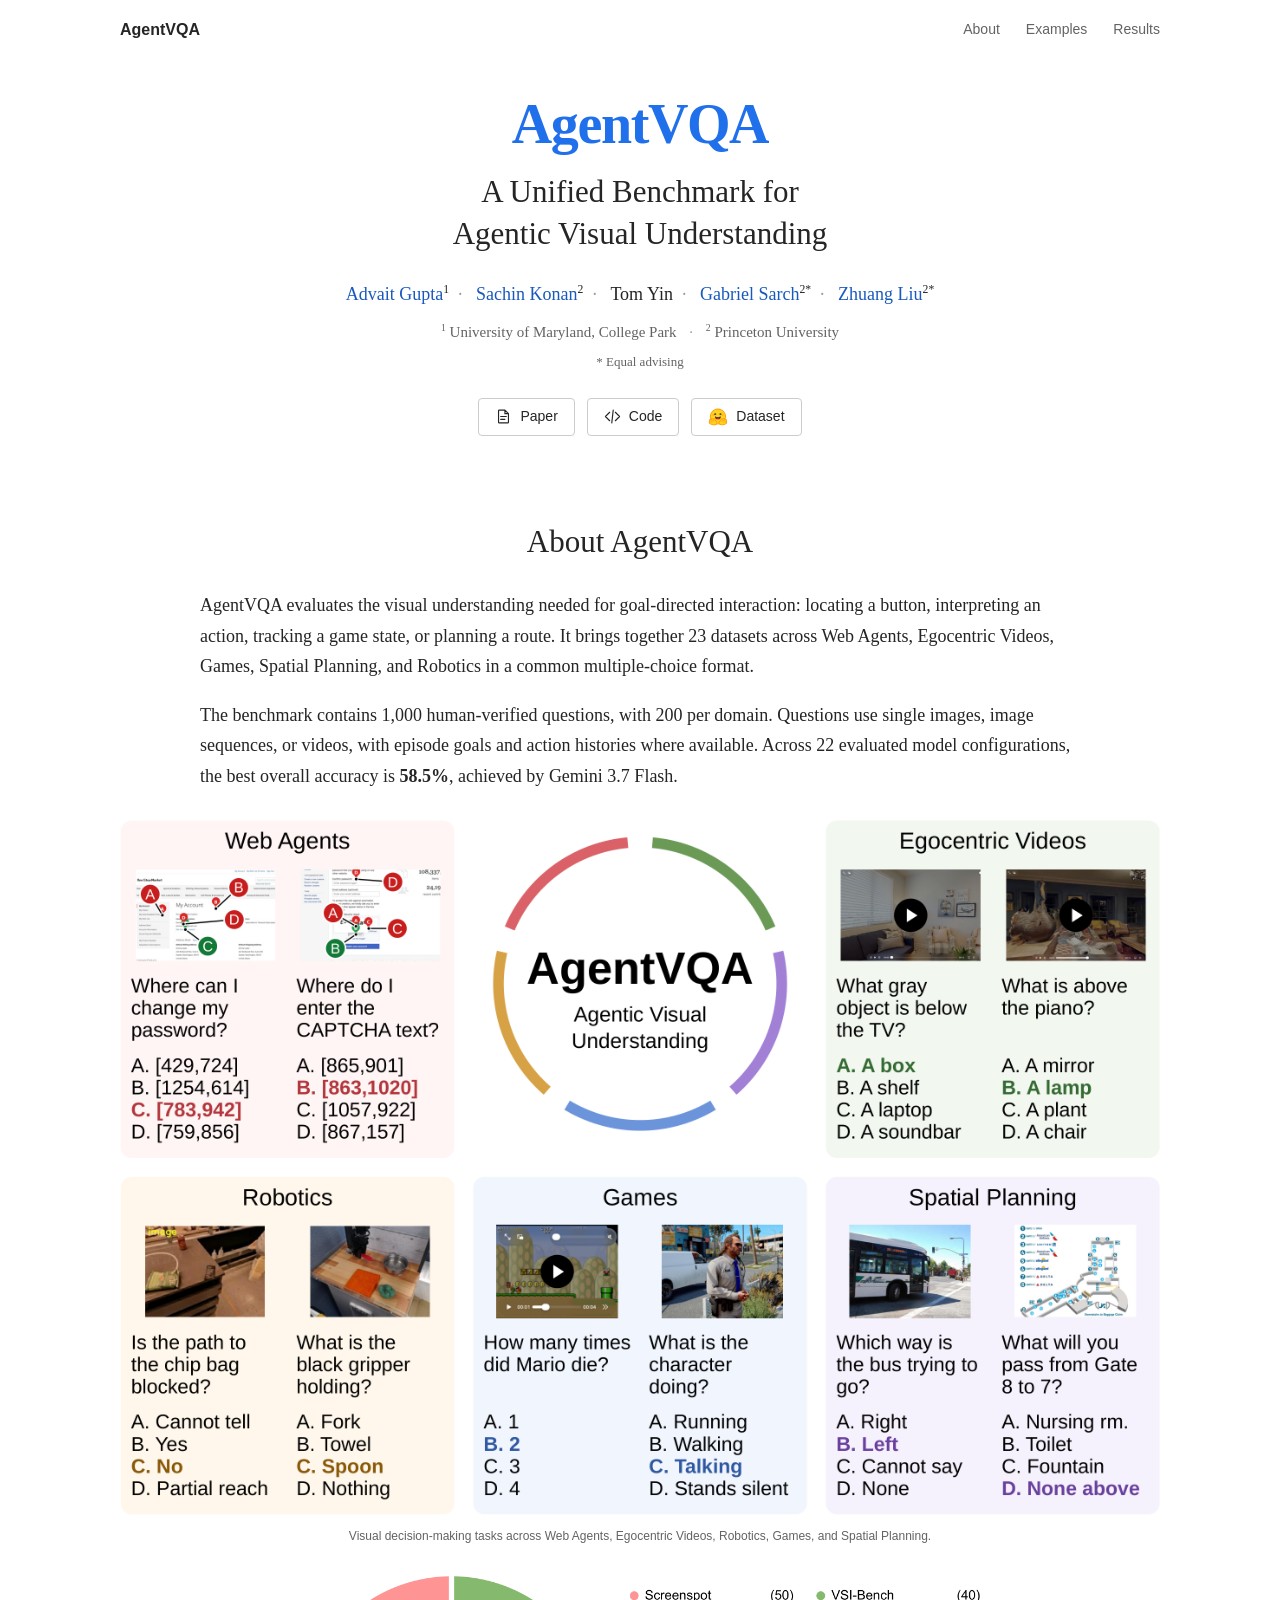
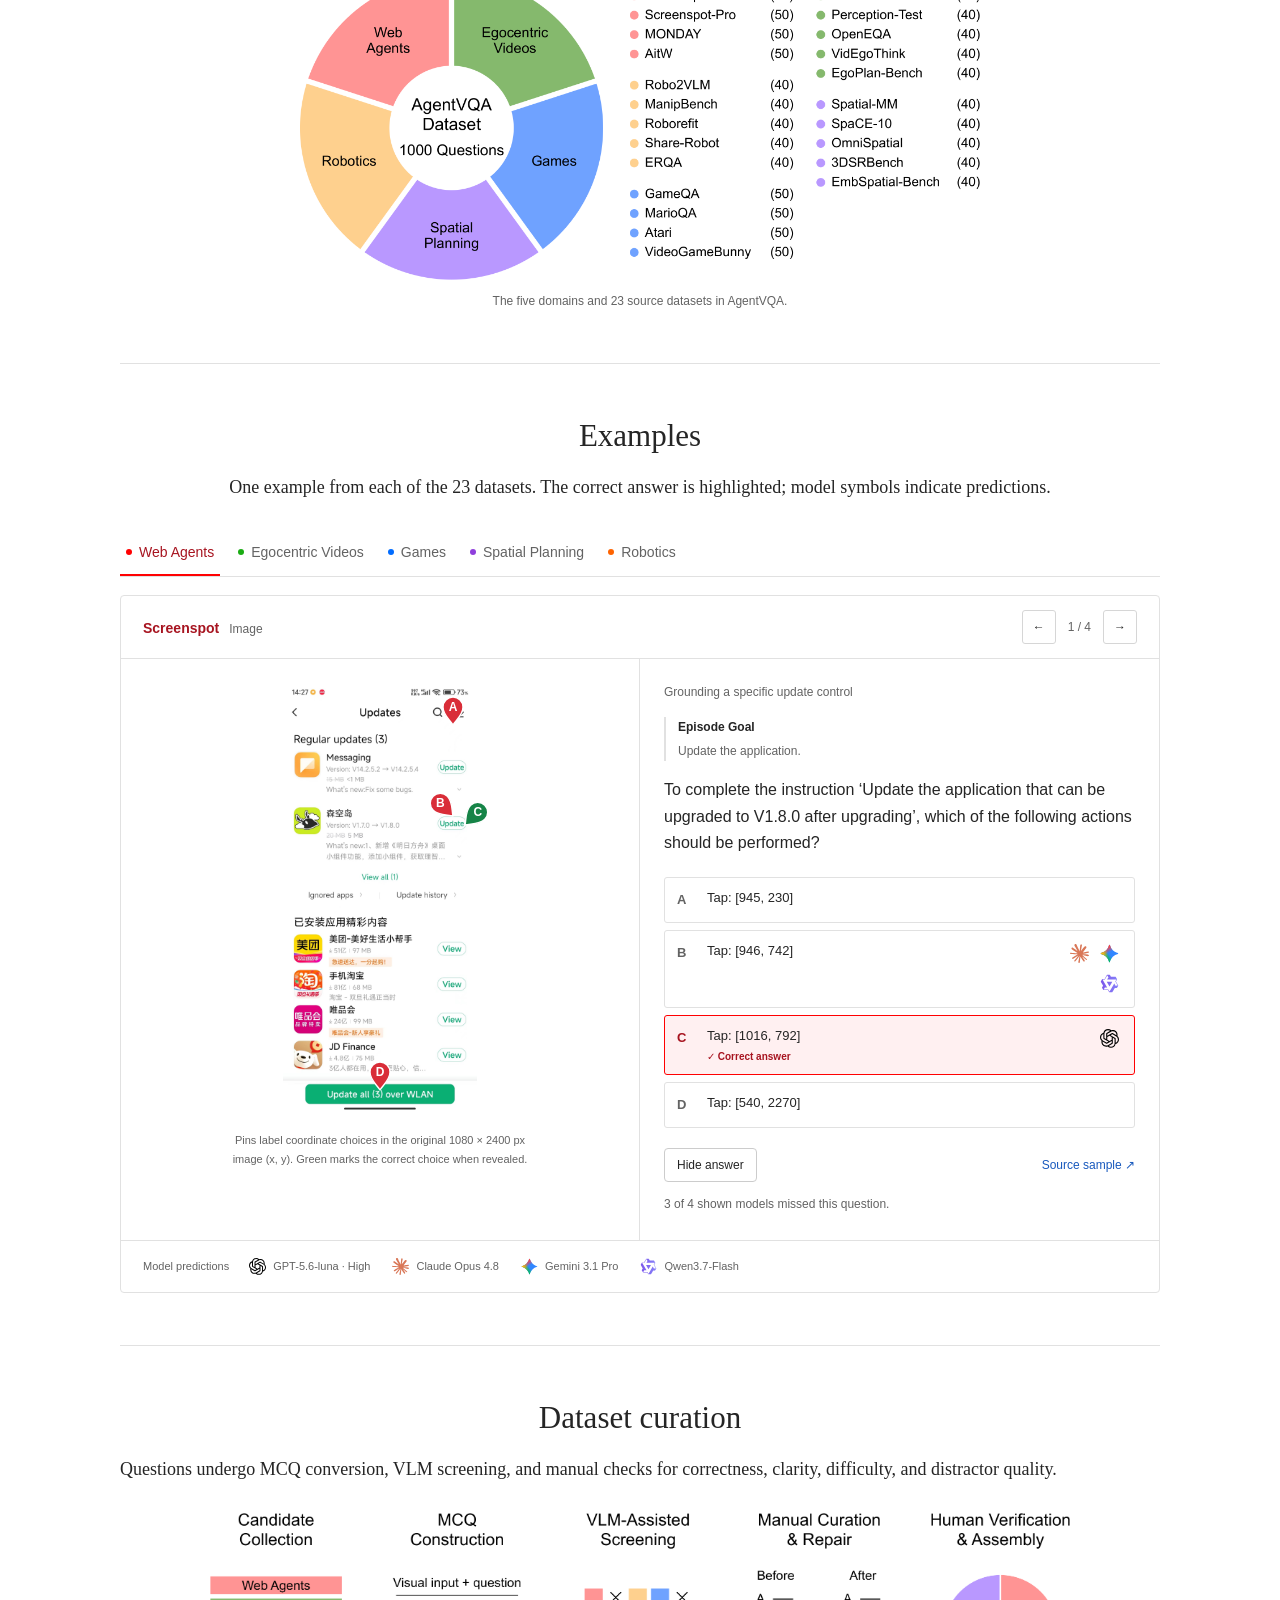
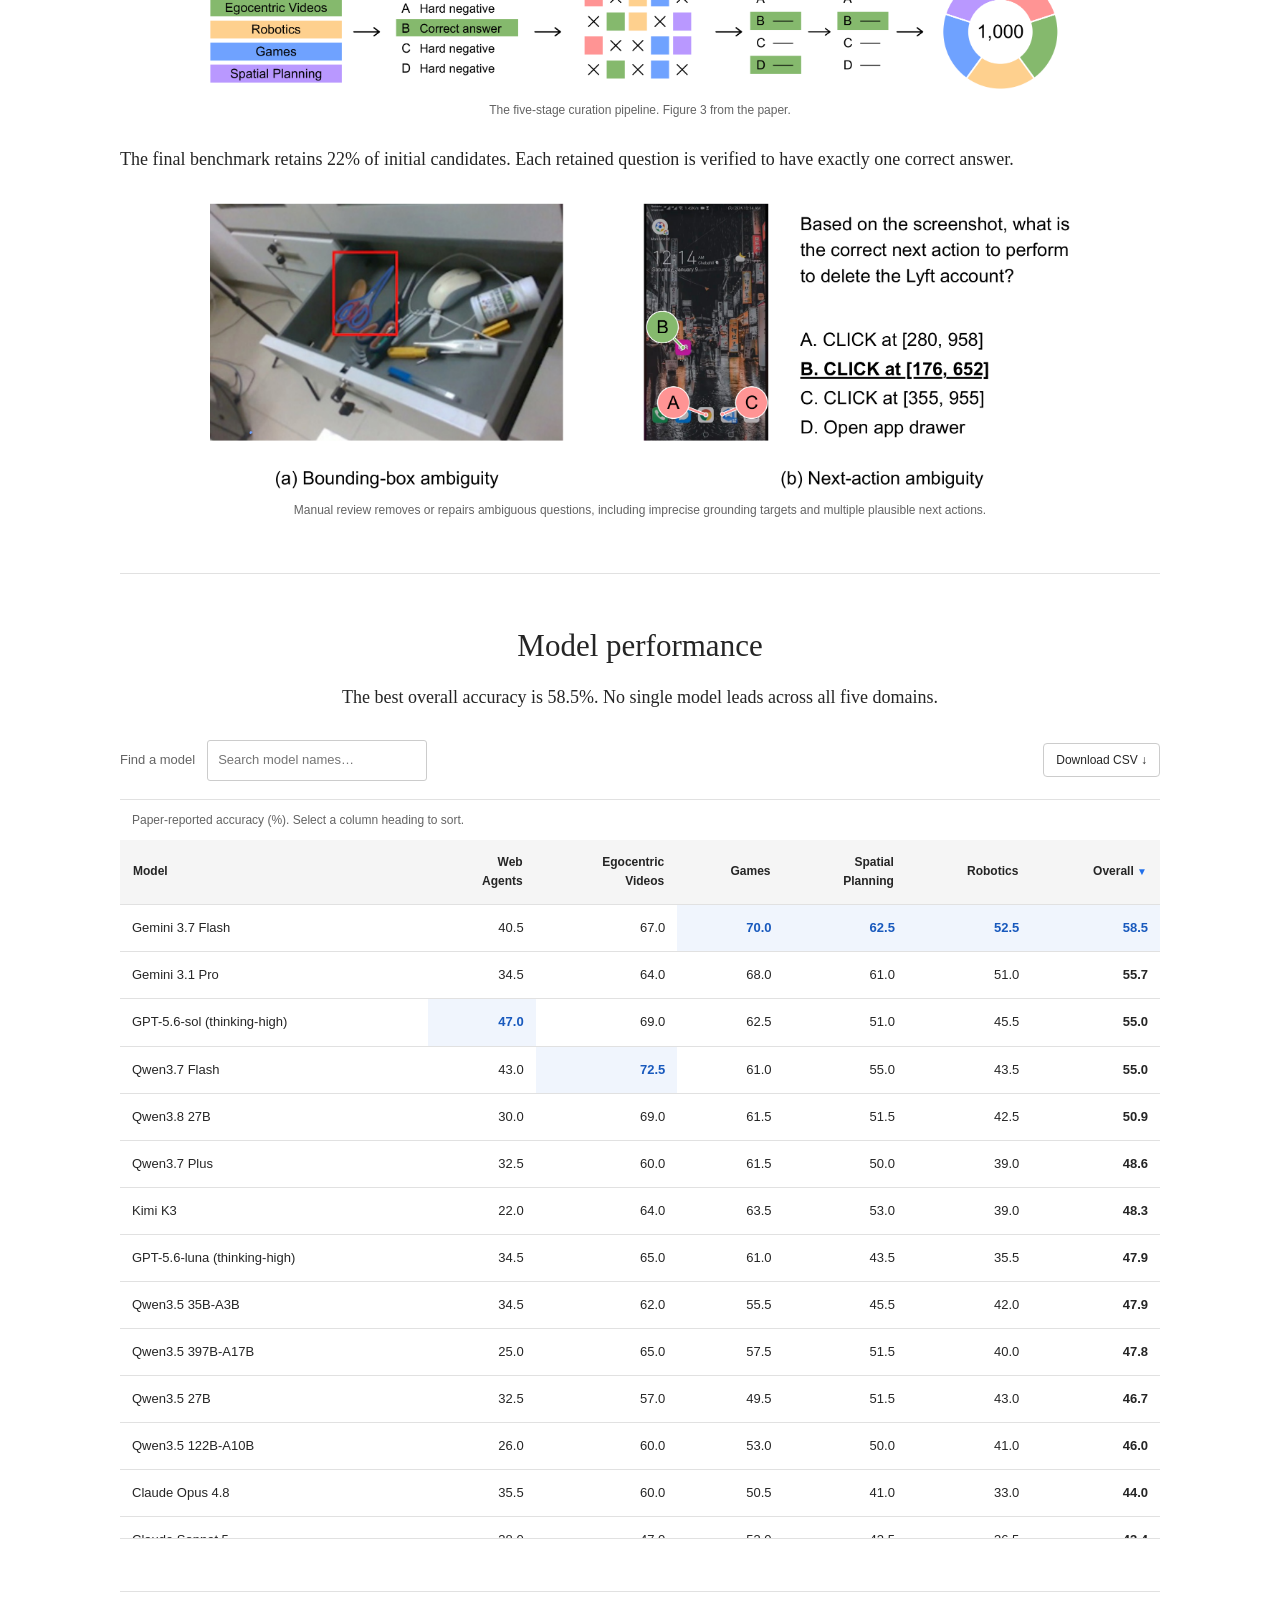
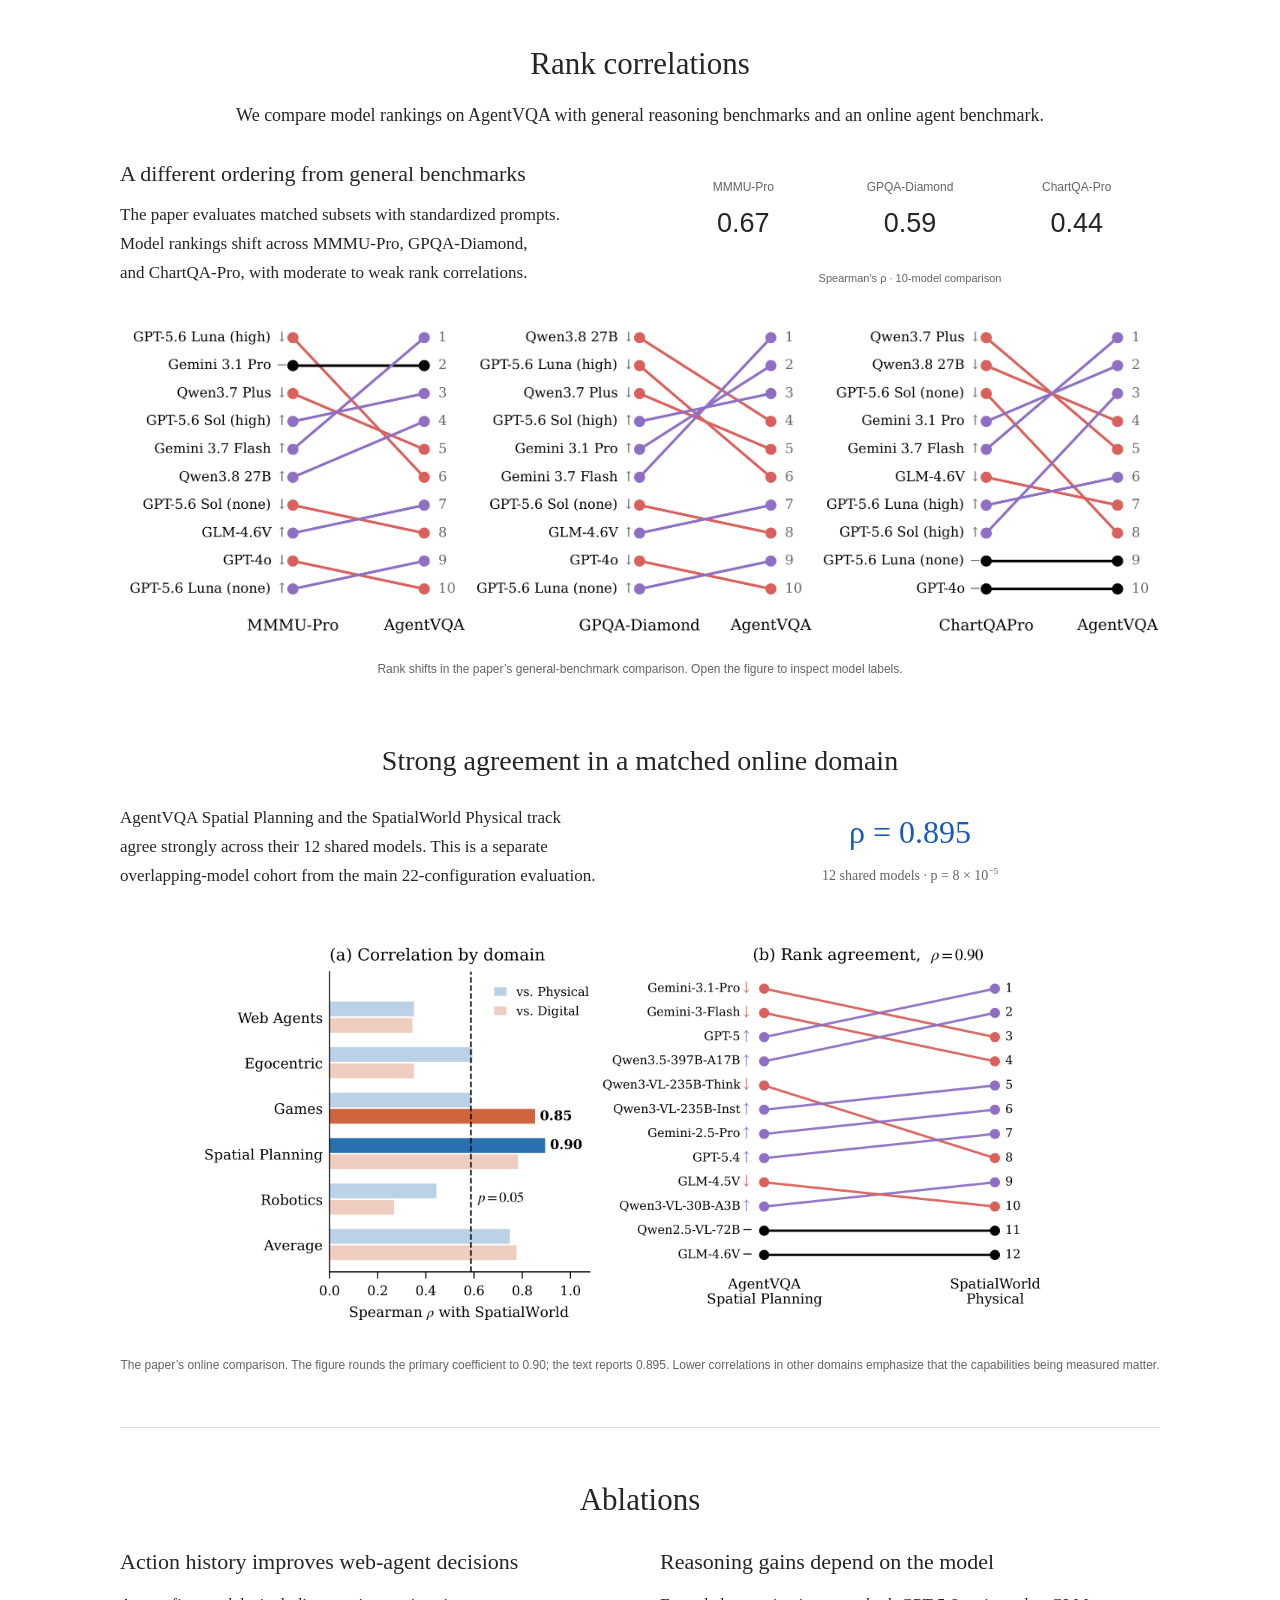
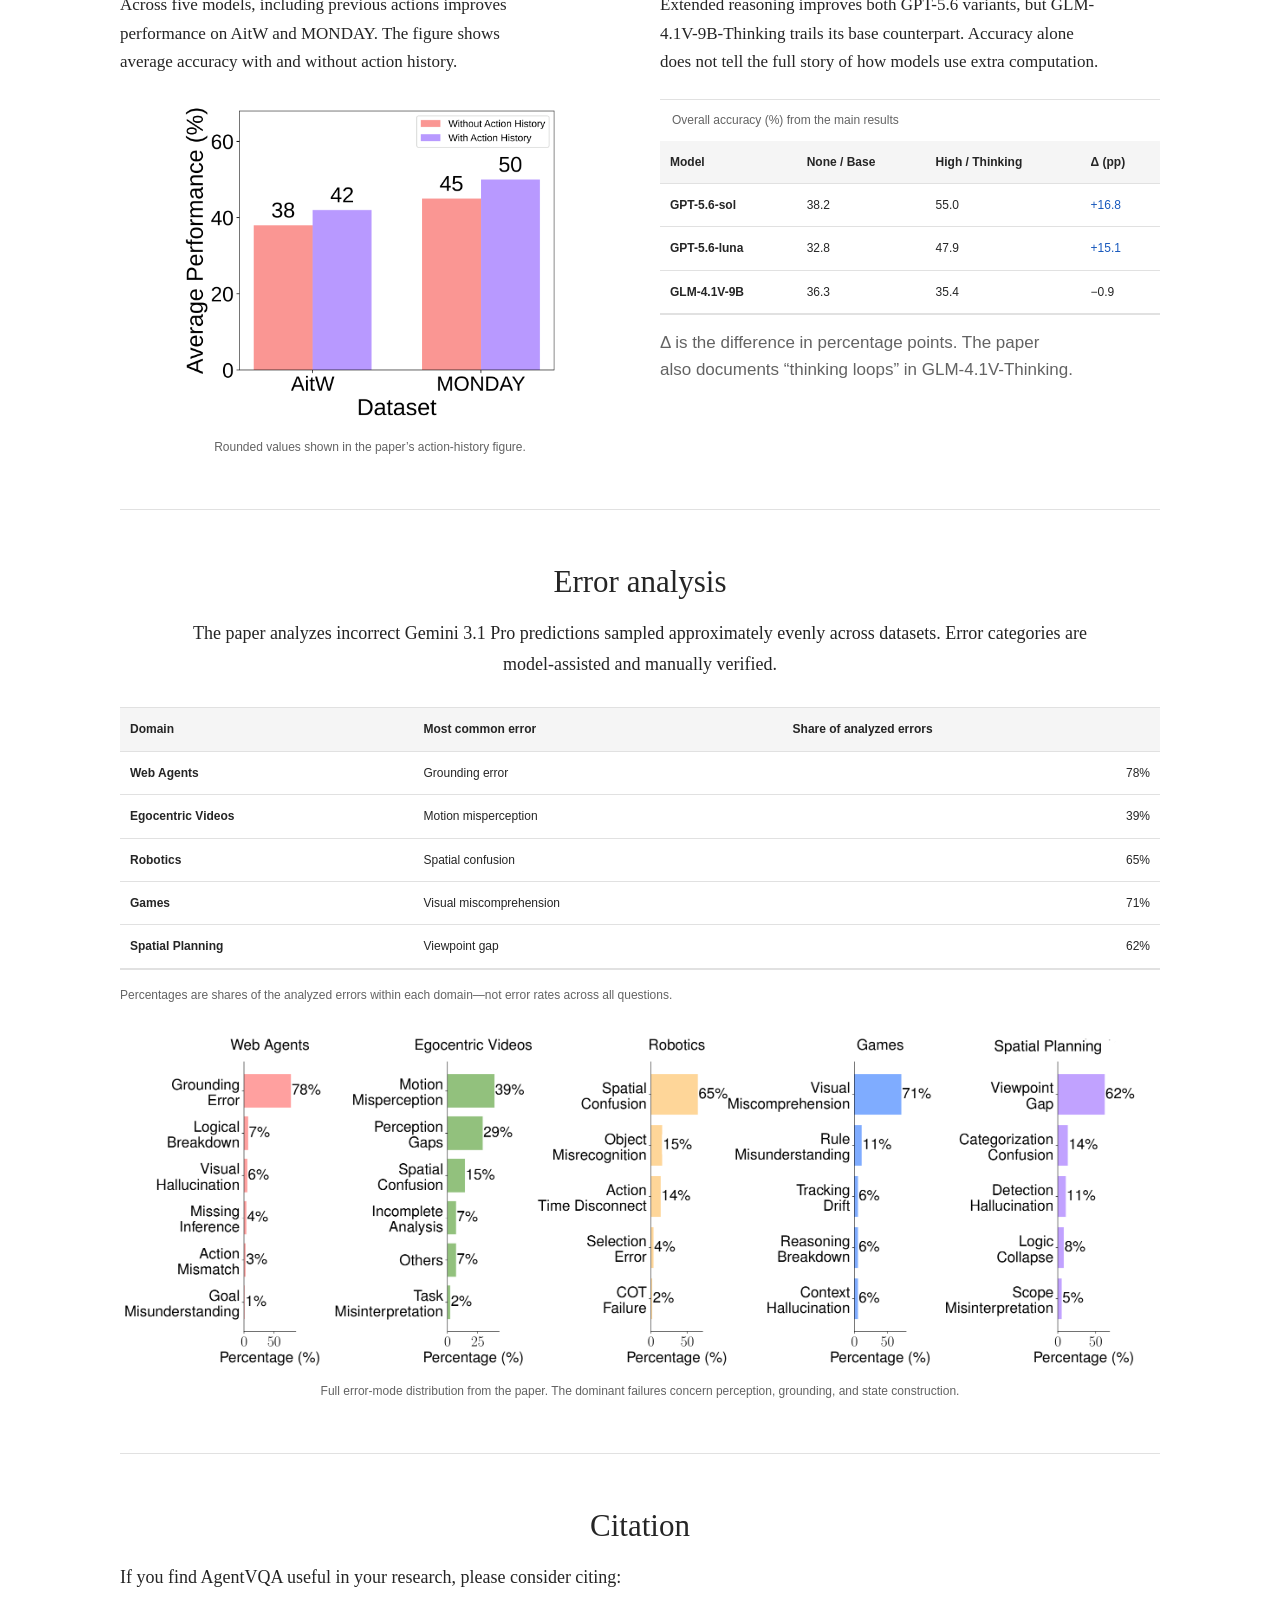
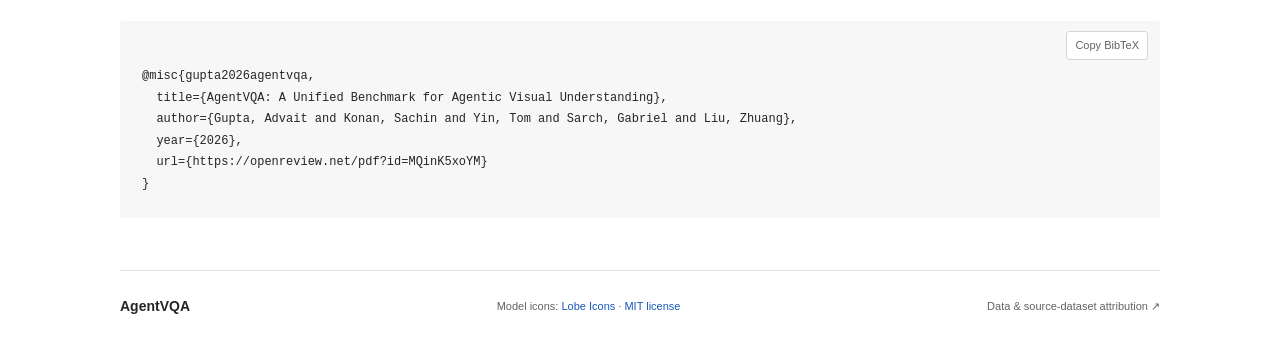
==== commit 842ed9c3: "merge results page to overview and update figures" ====
--- a/docs/index.html
+++ b/docs/index.html
@@ -13,7 +13,7 @@
   <title>AgentVQA — Agentic Visual Understanding</title>
   <link rel="canonical" href="https://zlab-princeton.github.io/AgentVQA/">
   <link rel="icon" href="assets/favicon.svg" type="image/svg+xml">
-  <link rel="stylesheet" href="styles.css?v=20261020-4">
+  <link rel="stylesheet" href="styles.css?v=20261021-1">
   <script defer src="data.js?v=20261020-2"></script>
   <script defer src="site.js?v=20261020-2"></script>
 </head>
@@ -22,7 +22,7 @@
   <header class="site-header">
     <div class="nav-shell">
       <a class="brand" href="./" aria-label="AgentVQA home">AgentVQA</a>
-      <nav aria-label="Main navigation"><a href="./" aria-current="page">Overview</a><a href="results.html">Results</a></nav>
+      <nav aria-label="Page sections"><a href="#overview-title">About</a><a href="#examples-title">Examples</a><a href="#performance">Results</a></nav>
     </div>
   </header>
   <main id="main">
@@ -37,13 +37,6 @@
         <a class="button" href="https://github.com/zlab-princeton/AgentVQA"><svg viewBox="0 0 24 24" aria-hidden="true"><path d="m8 6-6 6 6 6m8-12 6 6-6 6m-3-15-2 18"/></svg>Code</a>
         <a class="button" href="https://huggingface.co/datasets/AgentVQA/AgentVQA"><img src="assets/models/huggingface.svg" width="20" height="20" alt=""> Dataset</a>
       </div>
-      <div class="stats-rail" role="region" tabindex="0" aria-label="Benchmark statistics">
-        <div><strong>1,000</strong><span>human-verified questions</span></div>
-        <div><strong>23</strong><span>source datasets</span></div>
-        <div><strong>5</strong><span>agentic domains</span></div>
-        <div><strong>22</strong><span>model configurations evaluated</span></div>
-        <div class="accuracy-stat"><strong>58.5%</strong><span>best-model accuracy</span><small>Gemini 3.7 Flash</small></div>
-      </div>
     </section>
 
     <section class="section-shell section-block overview-section" aria-labelledby="overview-title">
@@ -52,7 +45,8 @@
         <p>AgentVQA evaluates the visual understanding needed for goal-directed interaction: locating a button, interpreting an action, tracking a game state, or planning a route. It brings together 23 datasets across Web Agents, Egocentric Videos, Games, Spatial Planning, and Robotics in a <span class="text-tail">common multiple-choice format.</span></p>
         <p>The benchmark contains 1,000 human-verified questions, with 200 per domain. Questions use single images, image sequences, or videos, with episode goals and action histories where available. Across 22 evaluated model configurations, the best overall accuracy is <strong>58.5%</strong>, achieved by <span class="text-tail">Gemini 3.7 Flash.</span></p>
       </div>
-      <figure class="figure-shell distribution-figure"><a href="assets/distribution.png" target="_blank" rel="noopener"><img src="assets/distribution.png" width="2400" height="1453" alt="AgentVQA's five domains and 23 datasets, with 50 questions per Web Agents and Games subset and 40 per remaining subset." loading="lazy"></a><figcaption>The five domains and 23 source datasets in AgentVQA.</figcaption></figure>
+      <figure class="figure-shell overview-figure"><a href="assets/overview.png" target="_blank" rel="noopener"><img src="assets/overview.png" width="2400" height="1604" alt="Example questions and answer choices from AgentVQA's five agentic domains." loading="lazy"></a><figcaption>Visual decision-making tasks across Web Agents, Egocentric Videos, Robotics, Games, and Spatial Planning.</figcaption></figure>
+      <figure class="figure-shell distribution-figure"><a href="assets/distribution.png" target="_blank" rel="noopener"><img src="assets/distribution.png" width="2400" height="1072" alt="AgentVQA's five domains and 23 datasets, with 50 questions per Web Agents and Games subset and 40 per remaining subset." loading="lazy"></a><figcaption>The five domains and 23 source datasets in AgentVQA.</figcaption></figure>
     </section>
 
     <section class="examples-section" aria-labelledby="examples-title">
@@ -70,17 +64,36 @@
 
     <section class="section-shell section-block" aria-labelledby="curation-title">
       <div class="section-heading"><h2 id="curation-title">Dataset curation</h2><p>Questions undergo MCQ conversion, VLM screening, and manual checks for correctness, clarity, difficulty, and distractor quality.</p></div>
-      <figure class="figure-shell pipeline-figure"><a href="assets/curation.png" target="_blank" rel="noopener"><img src="assets/curation.png" width="2400" height="651" alt="Five stages: candidate collection, MCQ construction, VLM-assisted screening, manual curation and repair, and human verification and benchmark assembly." loading="lazy"></a><figcaption>The five-stage curation pipeline. Figure 3 from the paper.</figcaption></figure>
+      <figure class="figure-shell pipeline-figure"><a href="assets/curation.png" target="_blank" rel="noopener"><img src="assets/curation.png" width="2400" height="493" alt="Five stages: candidate collection, MCQ construction, VLM-assisted screening, manual curation and repair, and human verification and benchmark assembly." loading="lazy"></a><figcaption>The five-stage curation pipeline. Figure 3 from the paper.</figcaption></figure>
       <p class="curation-note">The final benchmark retains 22% of initial candidates. Each retained question is verified to have exactly one correct answer.</p>
+      <figure class="figure-shell ambiguity-figure"><a href="assets/ambiguity.png" target="_blank" rel="noopener"><img src="assets/ambiguity.png" width="2400" height="799" alt="Ambiguities addressed in manual review: background inside a scissors bounding box, and two plausible routes to opening Lyft on a phone." loading="lazy"></a><figcaption>Manual review removes or repairs ambiguous questions, including imprecise grounding targets and multiple plausible next actions.</figcaption></figure>
     </section>
 
-    <section class="findings-section" aria-labelledby="findings-title"><div class="section-shell section-block">
-      <div class="section-heading"><h2 id="findings-title">Key findings</h2></div>
-      <ul class="findings-list">
-        <li><strong>Model performance.</strong> Gemini 3.7 Flash achieves the highest overall accuracy at 58.5%. No single model leads every domain.</li>
-        <li><strong>Online correlation.</strong> AgentVQA Spatial Planning vs. SpatialWorld Physical: Spearman ρ = 0.895 across 12 shared models.</li>
-        <li><strong>Error modes.</strong> Grounding, motion perception, and spatial-state understanding are prominent failure categories.</li>
-      </ul>
+    <section id="performance" class="section-shell section-block" aria-labelledby="performance-title">
+      <div class="section-heading centered-heading"><h2 id="performance-title">Model performance</h2><p>The best overall accuracy is 58.5%. No single model leads across <span class="text-tail">all five domains.</span></p></div>
+      <div class="table-toolbar"><label for="model-search">Find a model <input type="search" id="model-search" placeholder="Search model names…" autocomplete="off"></label><a class="button small" href="assets/results.csv" download>Download CSV ↓</a></div>
+      <div class="table-scroll" tabindex="0" role="region" aria-label="Model accuracy table, scroll to see all rows and columns"><table class="results-table"><caption>Paper-reported accuracy (%). Select a column heading to sort.</caption><thead><tr><th scope="col" data-column="model"><button type="button">Model <span class="sort-mark"></span></button></th><th scope="col" data-column="0"><button type="button">Web<br>Agents <span class="sort-mark"></span></button></th><th scope="col" data-column="1"><button type="button">Egocentric<br>Videos <span class="sort-mark"></span></button></th><th scope="col" data-column="2"><button type="button">Games <span class="sort-mark"></span></button></th><th scope="col" data-column="3"><button type="button">Spatial<br>Planning <span class="sort-mark"></span></button></th><th scope="col" data-column="4"><button type="button">Robotics <span class="sort-mark"></span></button></th><th scope="col" data-column="5"><button type="button">Overall <span class="sort-mark"></span></button></th></tr></thead><tbody id="results-body"></tbody></table></div>
+      <noscript><p>Download the <a href="assets/results.csv">results CSV</a> to view every model score without JavaScript.</p></noscript>
+    </section>
+
+    <section id="correlations" class="tinted-section" aria-labelledby="correlation-title"><div class="section-shell section-block">
+      <div class="section-heading centered-heading"><h2 id="correlation-title">Rank correlations</h2><p>We compare model rankings on AgentVQA with general reasoning benchmarks and an <span class="text-tail">online agent benchmark.</span></p></div>
+      <div class="correlation-intro"><div><h3>A different ordering from general benchmarks</h3><p>The paper evaluates matched subsets with standardized prompts. Model rankings shift across MMMU-Pro, GPQA-Diamond, and ChartQA-Pro, with moderate to weak rank correlations.</p></div><div class="rho-cards"><div><span>MMMU-Pro</span><strong>0.67</strong></div><div><span>GPQA-Diamond</span><strong>0.59</strong></div><div><span>ChartQA-Pro</span><strong>0.44</strong></div><p>Spearman’s ρ · 10-model comparison</p></div></div>
+      <figure class="figure-shell"><a href="assets/correlation-general.png" target="_blank" rel="noopener"><img src="assets/correlation-general.png" width="2400" height="763" alt="Rank comparisons for ten models between AgentVQA and MMMU-Pro, GPQA-Diamond, and ChartQA-Pro." loading="lazy"></a><figcaption>Rank shifts in the paper’s general-benchmark comparison. Open the figure to inspect model labels.</figcaption></figure>
+      <div class="online-heading"><h3>Strong agreement in a matched online domain</h3><div><p>AgentVQA Spatial Planning and the SpatialWorld Physical track agree strongly across their 12 shared models. This is a separate overlapping-model cohort from the main 22-configuration evaluation.</p></div><div class="online-stat"><strong>ρ = 0.895</strong><span>12 shared models · p = 8 × 10<sup>−5</sup></span></div></div>
+      <figure class="figure-shell online-figure"><a href="assets/correlation-online.png" target="_blank" rel="noopener"><img src="assets/correlation-online.png" width="2400" height="1128" alt="Correlations between AgentVQA domains and SpatialWorld Physical and Digital tracks, with model ranks for the matched spatial-planning comparison." loading="lazy"></a><figcaption>The paper’s online comparison. The figure rounds the primary coefficient to 0.90; the text reports 0.895. Lower correlations in other domains emphasize that the capabilities being measured matter.</figcaption></figure>
+    </div></section>
+
+    <section id="ablations" class="section-shell section-block" aria-labelledby="ablation-title">
+      <div class="section-heading"><h2 id="ablation-title">Ablations</h2></div>
+      <div class="ablation-grid"><article><h3>Action history improves web-agent decisions</h3><p>Across five models, including previous actions improves performance on AitW and MONDAY. The figure shows average accuracy with and without action history.</p><figure class="figure-shell history-figure"><a href="assets/action-history.png" target="_blank" rel="noopener"><img src="assets/action-history.png" width="2400" height="2024" alt="Action-history ablation: AitW rises from 38 to 42 percent, and MONDAY from 45 to 50 percent, as rounded in the paper figure." loading="lazy"></a><figcaption>Rounded values shown in the paper’s action-history figure.</figcaption></figure></article><article><h3>Reasoning gains depend on the model</h3><p>Extended reasoning improves both GPT-5.6 variants, but GLM-4.1V-9B-Thinking trails its base counterpart. Accuracy alone does not tell the full story of how models use extra computation.</p><div class="table-scroll"><table class="compact-table"><caption>Overall accuracy (%) from the main results</caption><thead><tr><th>Model</th><th>None / Base</th><th>High / Thinking</th><th>Δ (pp)</th></tr></thead><tbody><tr><th>GPT-5.6-sol</th><td>38.2</td><td>55.0</td><td class="delta">+16.8</td></tr><tr><th>GPT-5.6-luna</th><td>32.8</td><td>47.9</td><td class="delta">+15.1</td></tr><tr><th>GLM-4.1V-9B</th><td>36.3</td><td>35.4</td><td>−0.9</td></tr></tbody></table></div><p class="small-note">Δ is the difference in percentage points. The paper also documents “thinking loops” in GLM-4.1V-Thinking.</p></article></div>
+    </section>
+
+    <section id="error-modes" class="tinted-section" aria-labelledby="errors-title"><div class="section-shell section-block">
+      <div class="section-heading centered-heading"><h2 id="errors-title">Error analysis</h2><p>The paper analyzes incorrect Gemini 3.1 Pro predictions sampled approximately evenly across datasets. Error categories are <span class="text-tail">model-assisted and manually verified.</span></p></div>
+      <div class="table-scroll" tabindex="0" role="region" aria-label="Dominant error categories by domain"><table class="compact-table error-table"><thead><tr><th scope="col">Domain</th><th scope="col">Most common error</th><th scope="col">Share of analyzed errors</th></tr></thead><tbody><tr><th scope="row">Web Agents</th><td>Grounding error</td><td>78%</td></tr><tr><th scope="row">Egocentric Videos</th><td>Motion misperception</td><td>39%</td></tr><tr><th scope="row">Robotics</th><td>Spatial confusion</td><td>65%</td></tr><tr><th scope="row">Games</th><td>Visual miscomprehension</td><td>71%</td></tr><tr><th scope="row">Spatial Planning</th><td>Viewpoint gap</td><td>62%</td></tr></tbody></table></div>
+      <p class="small-note">Percentages are shares of the analyzed errors within each domain—not error rates across all questions.</p>
+      <figure class="figure-shell"><a href="assets/errors.png" target="_blank" rel="noopener"><img src="assets/errors.png" width="2400" height="773" alt="Paper distribution of error categories across Web Agents, Egocentric Videos, Robotics, Games, and Spatial Planning." loading="lazy"></a><figcaption>Full error-mode distribution from the paper. The dominant failures concern perception, grounding, and state construction.</figcaption></figure>
     </div></section>
 
     <section class="section-shell section-block citation-section" aria-labelledby="citation-title">
--- a/docs/styles.css
+++ b/docs/styles.css
@@ -18,8 +18,8 @@
 h1, h2, h3 { line-height: 1.3; font-weight: 500; }
 h1, h2, h3, figcaption { text-wrap: balance; }
 p, li, .option-text { text-wrap: pretty; }
-.results-hero > p, .correlation-intro p, .online-heading p, .ablation-grid article > p { text-wrap: balance; }
-.section-heading > p, .curation-note, .findings-list li { text-wrap: wrap; }
+.correlation-intro p, .online-heading p, .ablation-grid article > p { text-wrap: balance; }
+.section-heading > p, .curation-note { text-wrap: wrap; }
 .text-tail { display: inline-block; max-width: 100%; text-wrap: balance; }
 h2 { font-size: 31px; }
 h3 { font-size: 22px; }
@@ -28,7 +28,7 @@
 img { display: block; max-width: 100%; height: auto; }
 button, input { font: inherit; }
 button { cursor: pointer; }
-button, input, .button, .site-header, .stats-rail, .example-shell, .domain-controls, .site-footer, table, .small-note, figcaption { font-family: var(--sans); }
+button, input, .button, .site-header, .example-shell, .domain-controls, .site-footer, table, .small-note, figcaption { font-family: var(--sans); }
 button:focus-visible, a:focus-visible, input:focus-visible, summary:focus-visible, [tabindex]:focus-visible { outline: 2px solid var(--blue); outline-offset: 4px; }
 sup { font-size: .65em; line-height: 0; }
 ::selection { background: #dce9fc; }
@@ -55,14 +55,6 @@
 .button:hover { background: var(--pale); border-color: #aaa; text-decoration: none; }
 .button svg { width: 17px; height: 17px; fill: none; stroke: currentColor; stroke-width: 1.6; stroke-linecap: round; stroke-linejoin: round; }
 .button.small { min-height: 34px; padding: 6px 12px; font-size: 12px; }
-.stats-rail { display: grid; grid-template-columns: repeat(5, minmax(max-content, 1fr)); overflow-x: auto; scrollbar-width: thin; border-block: 1px solid var(--line); padding-block: 20px; }
-.stats-rail > div { padding-inline: 15px; }
-.stats-rail > div + div { border-left: 1px solid var(--line); }
-.stats-rail strong, .stats-rail span, .stats-rail small { display: block; white-space: nowrap; }
-.stats-rail strong { font-size: 27px; line-height: 1.3; font-weight: 600; }
-.stats-rail span { margin-top: 5px; font-size: 11px; color: var(--muted); }
-.accuracy-stat strong { color: var(--blue); }
-.accuracy-stat small { margin-top: 3px; font-size: 10px; color: var(--muted); }
 .section-heading { margin: 0 0 28px; }
 .section-heading h2 { text-align: center; }
 .section-heading > p { margin-top: 16px; }
@@ -74,6 +66,7 @@
 .figure-shell > a { display: block; }
 .figure-shell img { width: 100%; }
 .distribution-figure { max-width: 680px; margin: 30px auto 0; }
+.ambiguity-figure { max-width: 860px; margin-inline: auto; }
 .pipeline-figure { max-width: 860px; margin-inline: auto; }
 figcaption { margin-top: 12px; color: var(--muted); font-size: 12px; line-height: 1.6; text-align: center; }
 .paper-details { margin-top: 26px; border-top: 1px solid var(--line); }
@@ -154,18 +147,12 @@
 .game-context p { margin-top: 10px; font-size: 12px; color: var(--muted); white-space: pre-wrap; }
 .small-note { margin-top: 16px; color: var(--muted); font-size: 12px; line-height: 1.6; }
 .curation-note { margin: 24px 0 0; }
-.findings-list { margin: 0; padding-left: 22px; }
-.findings-list li + li { margin-top: 13px; }
 .citation-shell { position: relative; padding: 45px 22px 22px; background: var(--pale); border-radius: 3px; }
 .citation-shell pre { margin: 0; overflow-x: auto; font-family: "SFMono-Regular", Consolas, "Liberation Mono", monospace; font-size: 12px; line-height: 1.8; }
 .copy-button { position: absolute; right: 12px; top: 10px; padding: 4px 8px; border: 1px solid #d6d6d6; border-radius: 3px; background: white; color: var(--muted); font-size: 11px; }
 .site-footer { display: flex; align-items: center; justify-content: space-between; gap: 20px; border-top: 1px solid var(--line); padding-block: 24px; }
 .site-footer p, .site-footer > a:last-child { color: var(--muted); font-size: 11px; }
 .site-footer .brand { font-size: 14px; }
-.results-hero { padding-block: 35px 38px; text-align: center; }
-.results-hero h1 { font-size: 42px; }
-.results-hero > p { margin-top: 14px; }
-.section-jumps { display: flex; flex-wrap: wrap; justify-content: center; gap: 12px 25px; margin-top: 20px; font-size: 15px; }
 .table-toolbar { display: flex; justify-content: space-between; align-items: center; gap: 20px; margin-bottom: 18px; font-family: var(--sans); }
 .table-toolbar label { display: flex; align-items: center; gap: 12px; font-size: 13px; color: var(--muted); }
 input[type="search"] { min-width: 220px; padding: 8px 10px; border: 1px solid #ccc; border-radius: 3px; background: white; color: var(--text); font-size: 13px; }
@@ -230,9 +217,6 @@
   .author-note { font-size: 11px; }
   .project-links { gap: 10px; margin-block: 22px 28px; }
   .project-links .button { padding-inline: 13px; font-size: 13px; }
-  .stats-rail > div { padding-inline: 14px; }
-  .stats-rail strong { font-size: 25px; }
-  .stats-rail span { font-size: 10px; }
   .section-block { padding-block: 36px; }
   h2 { font-size: 27px; }
   h3 { font-size: 21px; }
@@ -258,9 +242,6 @@
   .citation-shell { padding-inline: 14px; }
   .citation-shell pre { font-size: 11px; }
   .site-footer { flex-direction: column; align-items: start; gap: 9px; }
-  .results-hero { padding-block: 30px; }
-  .results-hero h1 { font-size: 34px; }
-  .section-jumps { gap: 8px 18px; font-size: 14px; }
   .table-toolbar { gap: 10px; align-items: end; }
   .table-toolbar label { display: block; min-width: 0; flex: 1; font-size: 12px; }
   input[type="search"] { min-width: 0; width: 100%; margin-top: 6px; }
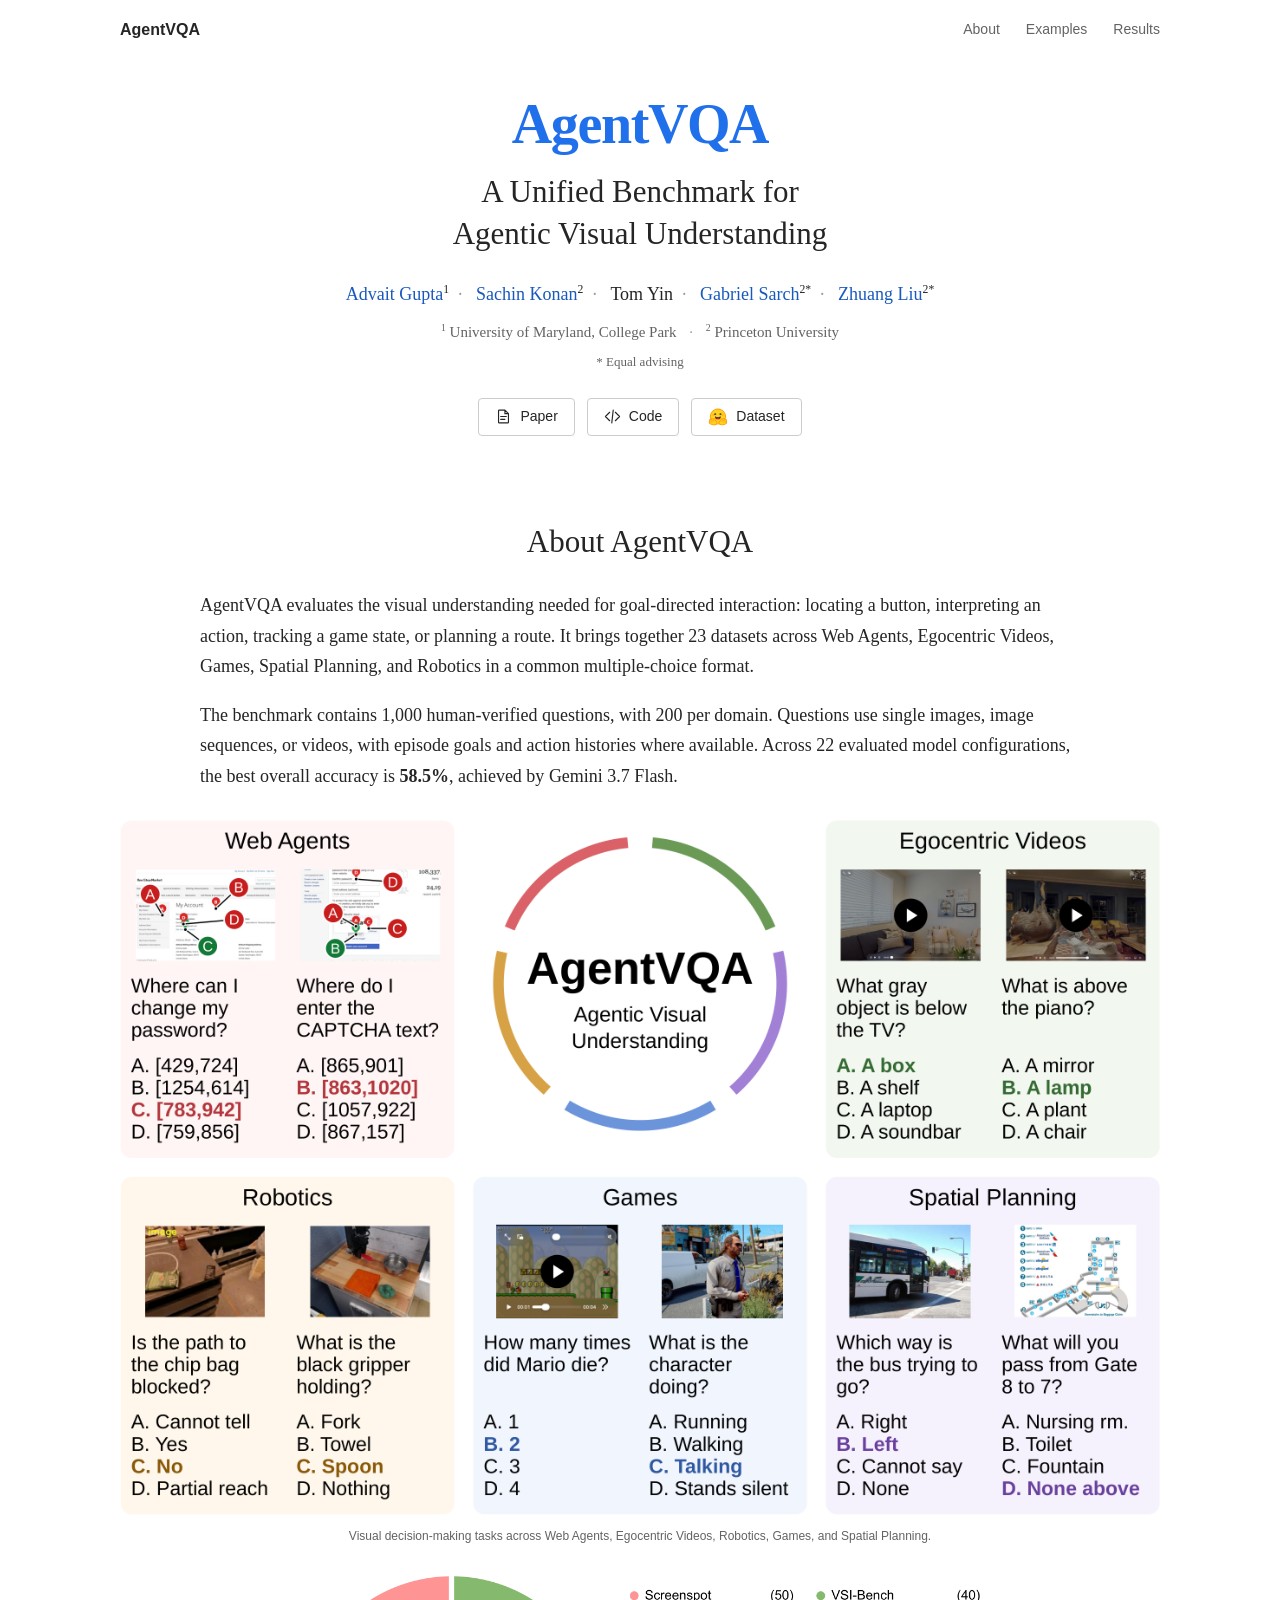
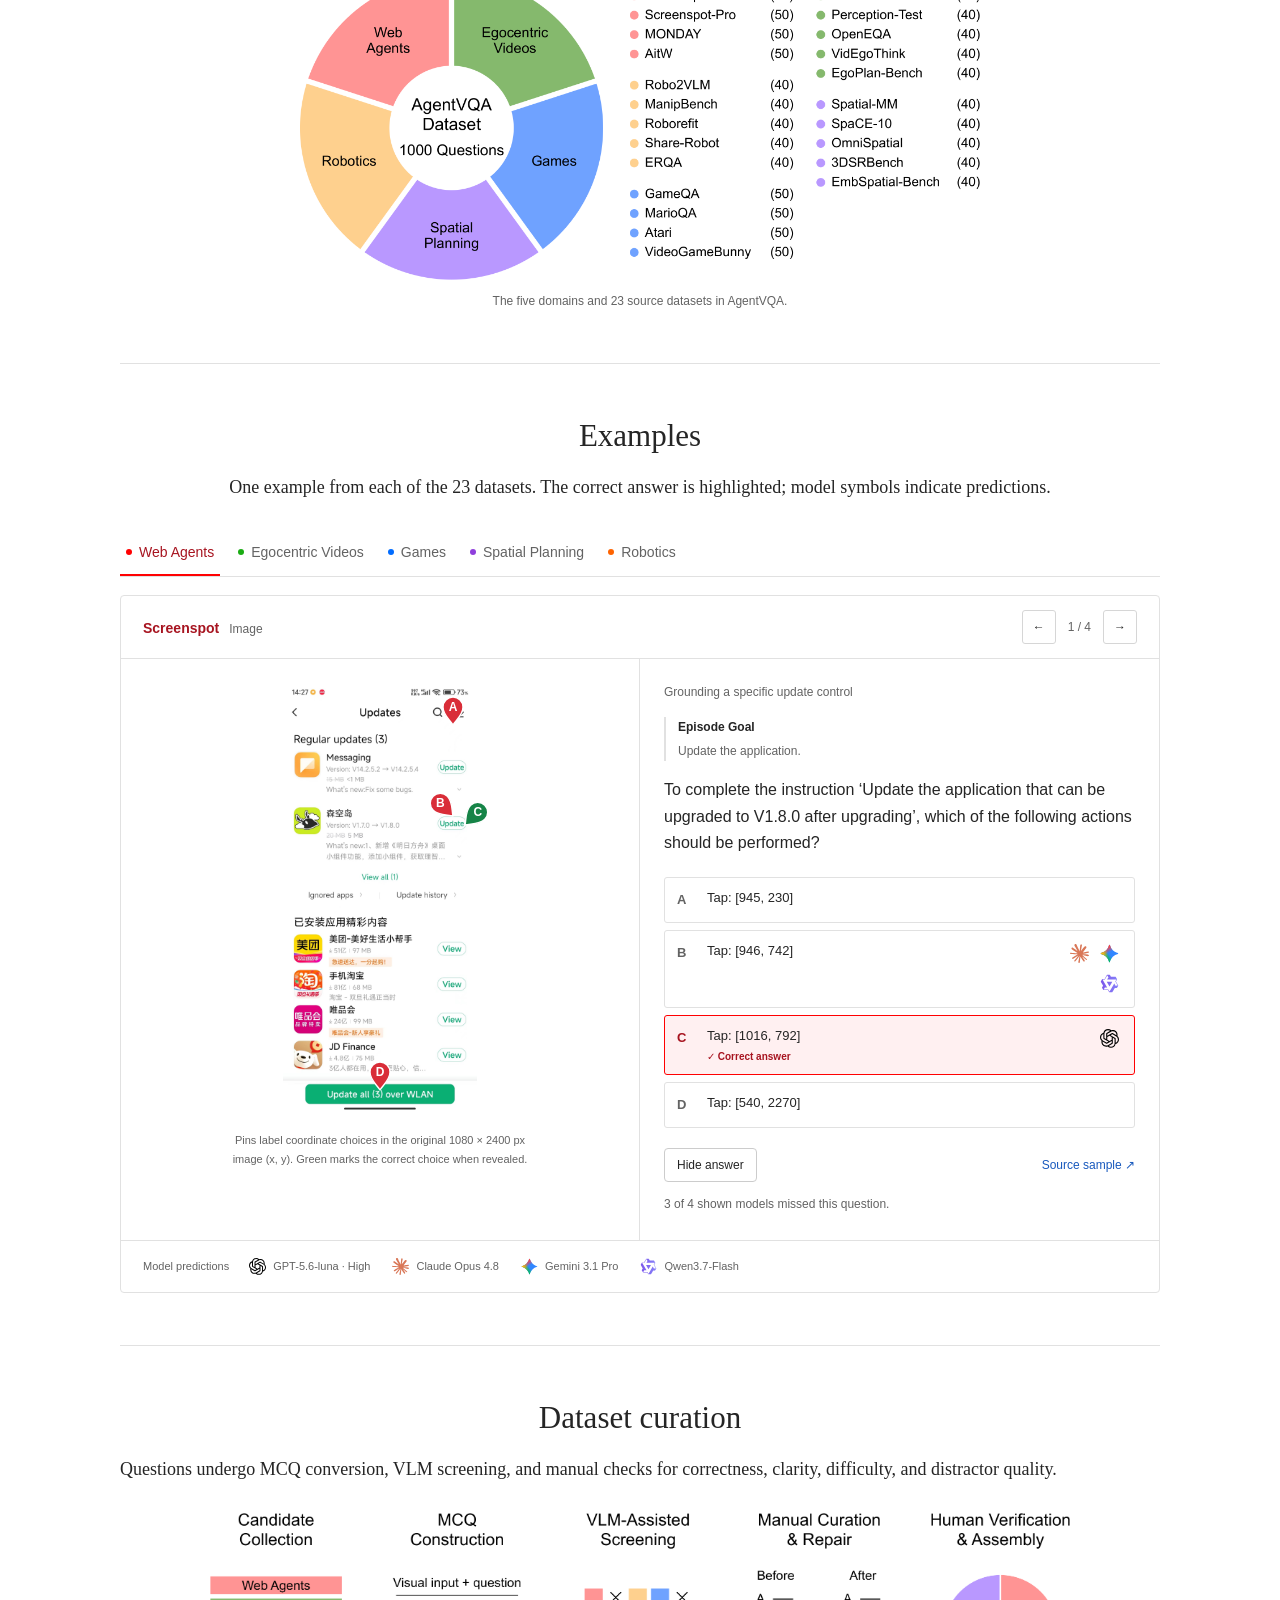
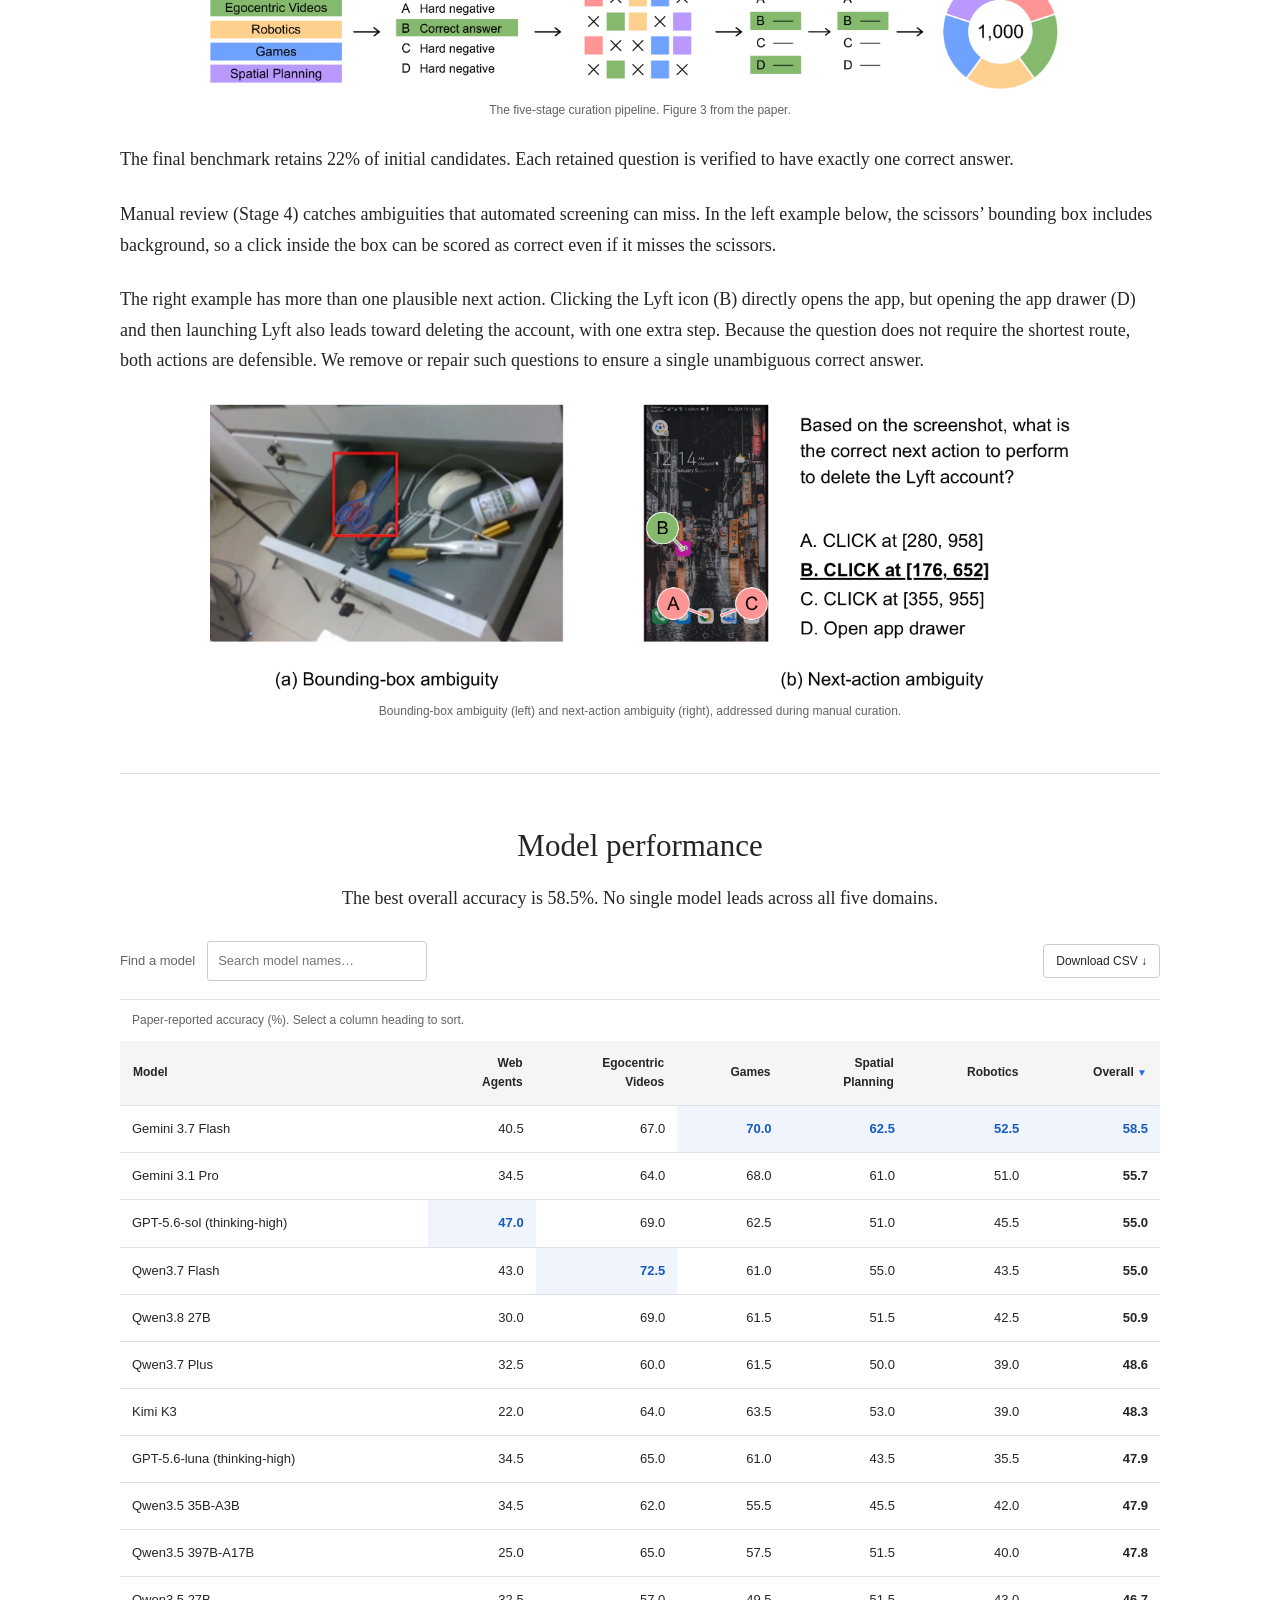
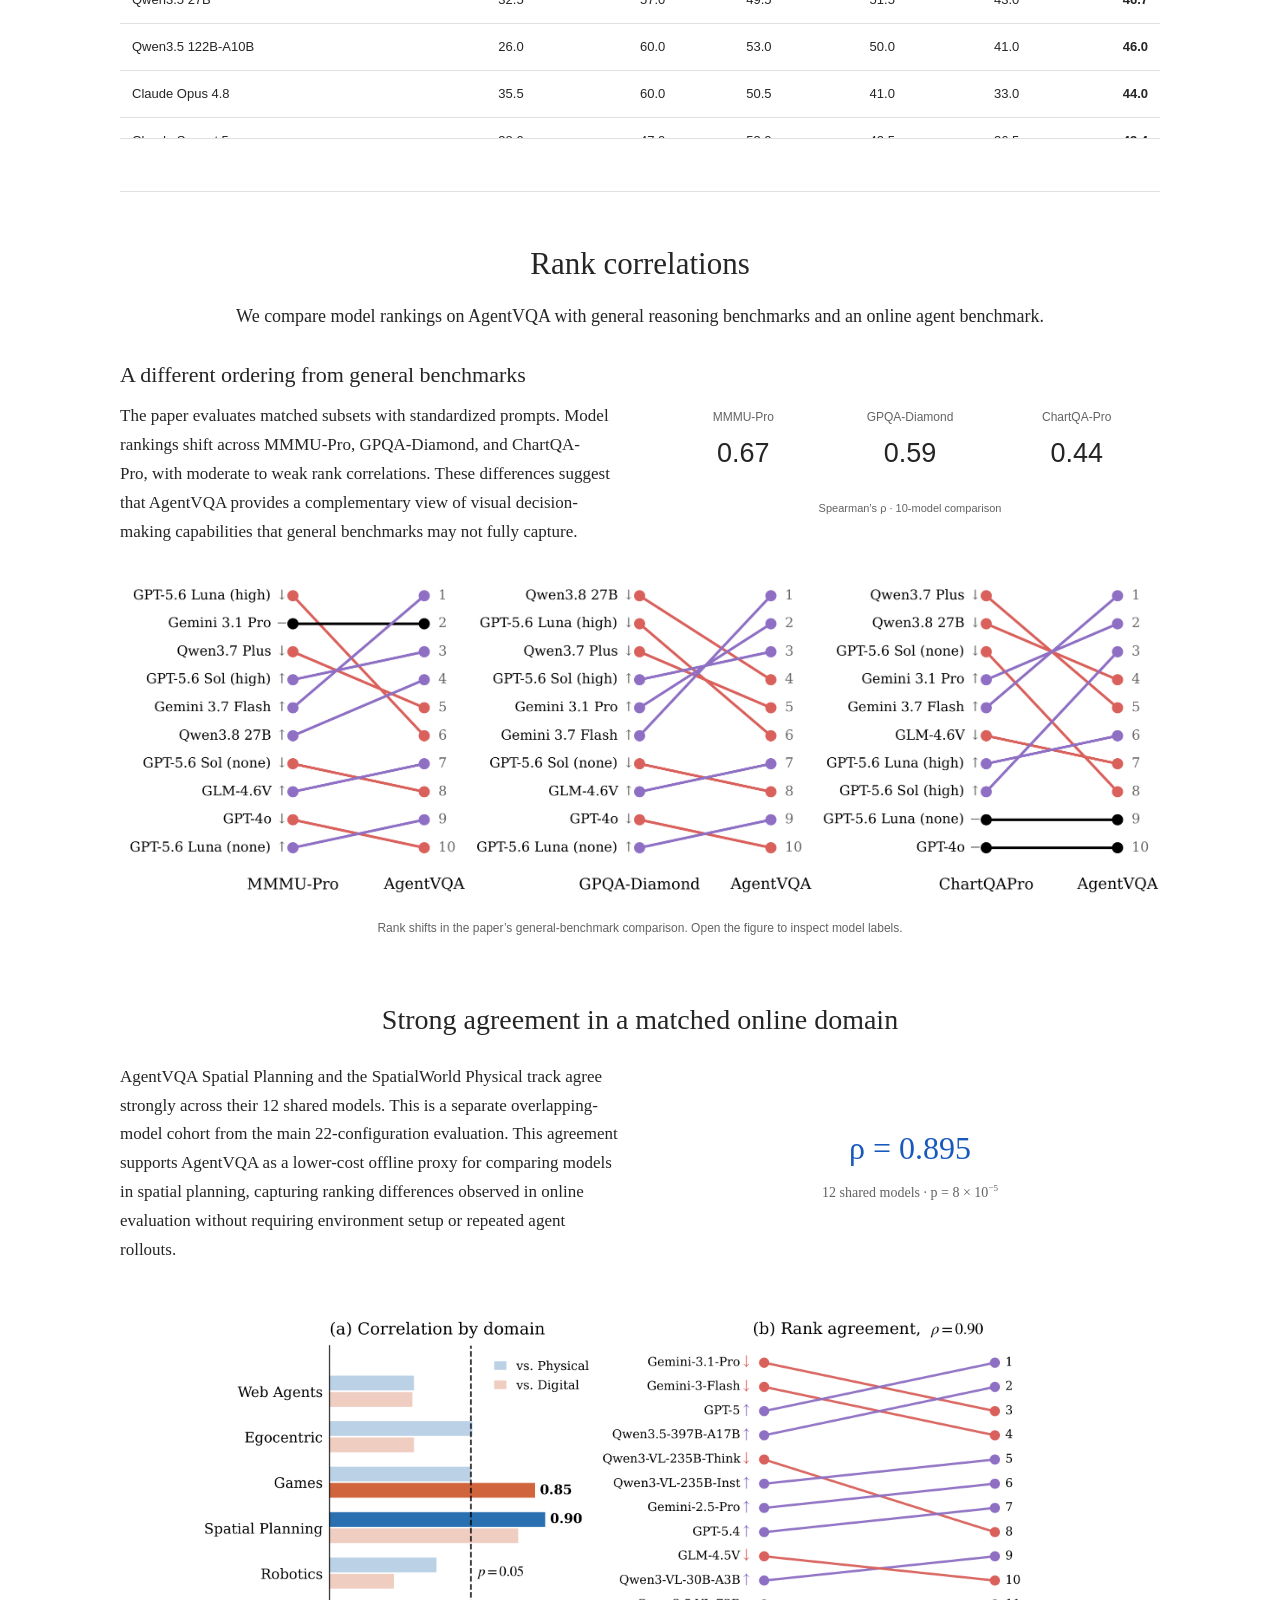
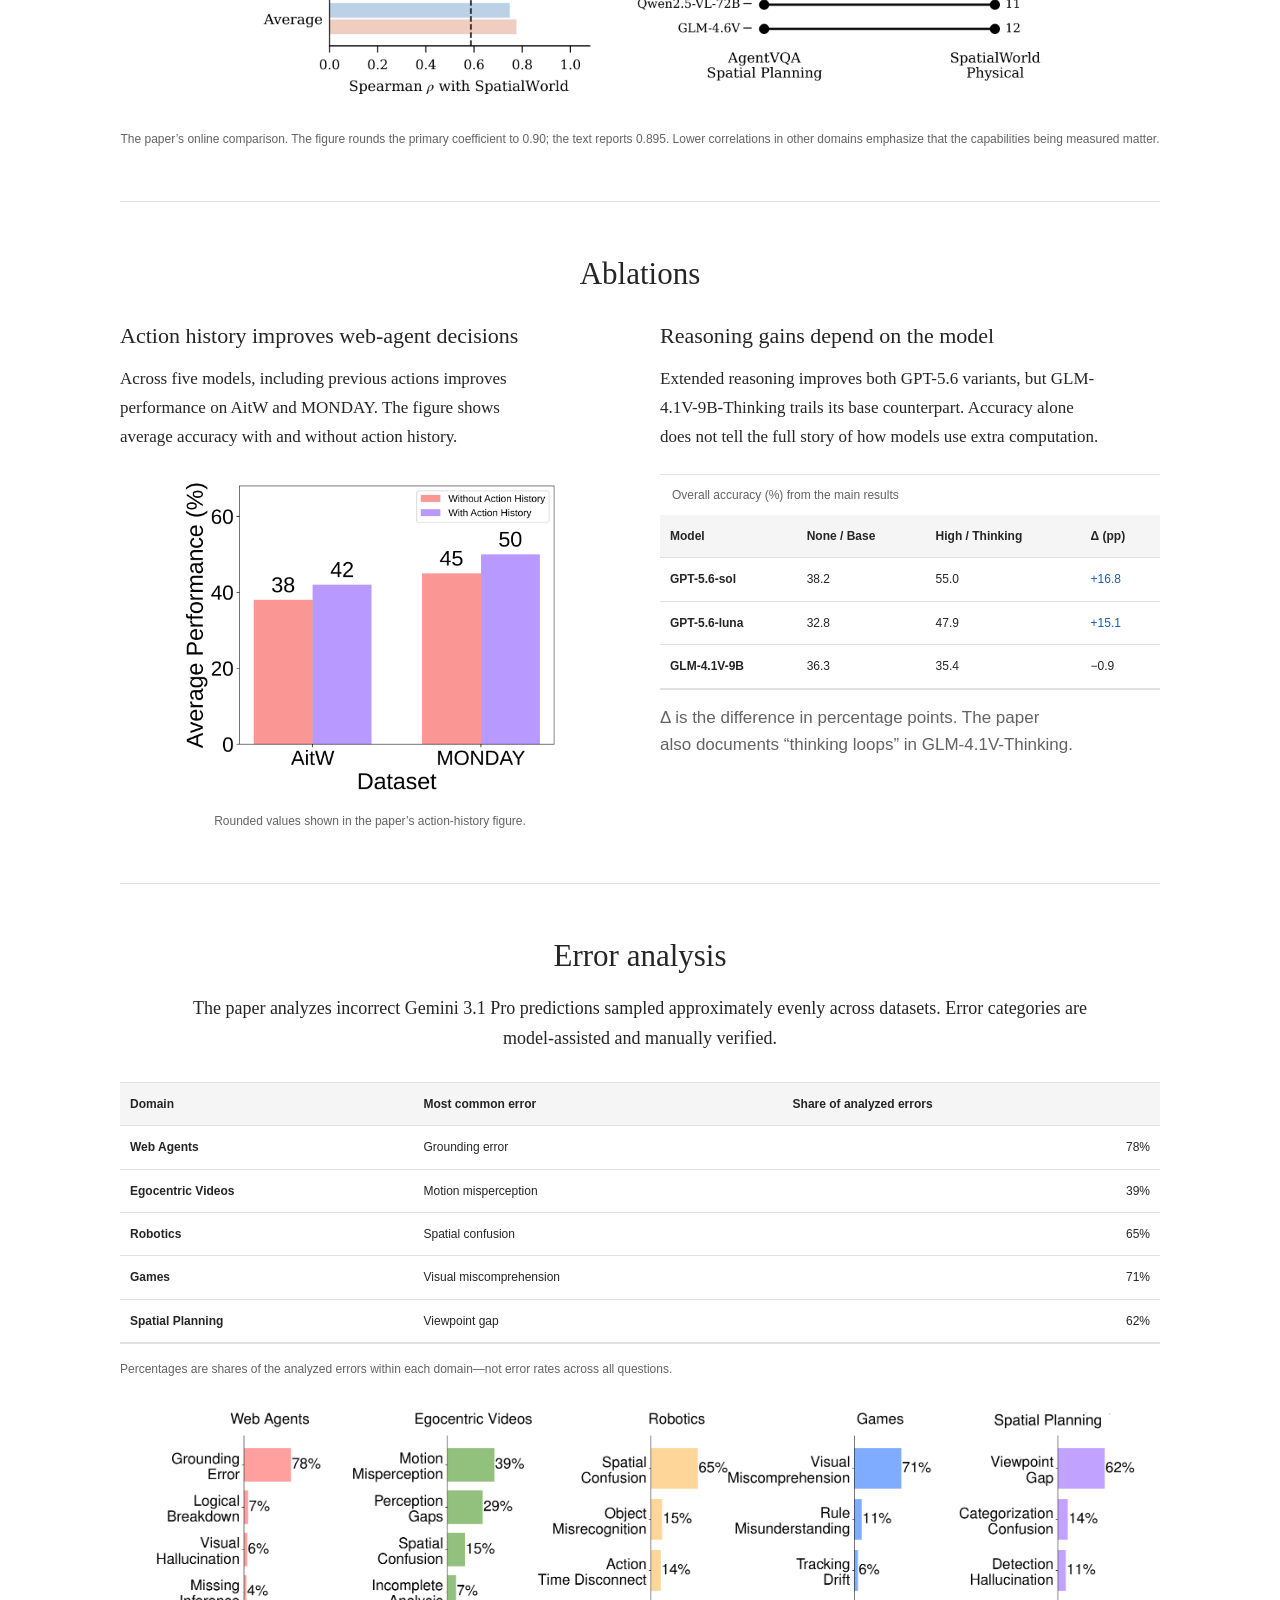
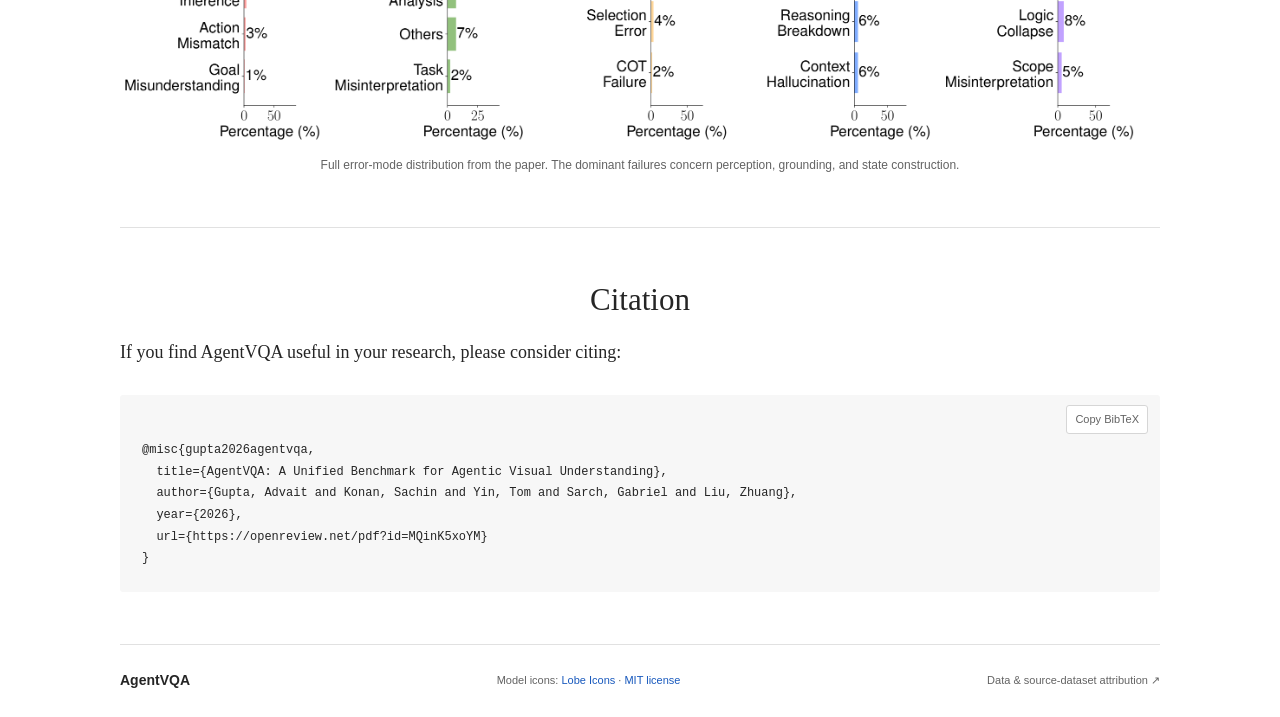
==== commit 7e808a2b: "Explain curation ambiguities and benchmark comparisons" ====
--- a/docs/index.html
+++ b/docs/index.html
@@ -66,7 +66,9 @@
       <div class="section-heading"><h2 id="curation-title">Dataset curation</h2><p>Questions undergo MCQ conversion, VLM screening, and manual checks for correctness, clarity, difficulty, and distractor quality.</p></div>
       <figure class="figure-shell pipeline-figure"><a href="assets/curation.png" target="_blank" rel="noopener"><img src="assets/curation.png" width="2400" height="493" alt="Five stages: candidate collection, MCQ construction, VLM-assisted screening, manual curation and repair, and human verification and benchmark assembly." loading="lazy"></a><figcaption>The five-stage curation pipeline. Figure 3 from the paper.</figcaption></figure>
       <p class="curation-note">The final benchmark retains 22% of initial candidates. Each retained question is verified to have exactly one correct answer.</p>
-      <figure class="figure-shell ambiguity-figure"><a href="assets/ambiguity.png" target="_blank" rel="noopener"><img src="assets/ambiguity.png" width="2400" height="799" alt="Ambiguities addressed in manual review: background inside a scissors bounding box, and two plausible routes to opening Lyft on a phone." loading="lazy"></a><figcaption>Manual review removes or repairs ambiguous questions, including imprecise grounding targets and multiple plausible next actions.</figcaption></figure>
+      <p class="curation-note">Manual review (Stage 4) catches ambiguities that automated screening can miss. In the left example below, the scissors’ bounding box includes background, so a click inside the box can be scored as correct even if it misses the scissors.</p>
+      <p class="curation-note">The right example has more than one plausible next action. Clicking the Lyft icon (B) directly opens the app, but opening the app drawer (D) and then launching Lyft also leads toward deleting the account, with one extra step. Because the question does not require the shortest route, both actions are defensible. We remove or repair such questions to ensure a single unambiguous correct answer.</p>
+      <figure class="figure-shell ambiguity-figure"><a href="assets/ambiguity.png" target="_blank" rel="noopener"><img src="assets/ambiguity.png" width="2400" height="799" alt="Ambiguities addressed in manual review: background inside a scissors bounding box, and two plausible routes to opening Lyft on a phone." loading="lazy"></a><figcaption>Bounding-box ambiguity (left) and next-action ambiguity (right), addressed during manual curation.</figcaption></figure>
     </section>
 
     <section id="performance" class="section-shell section-block" aria-labelledby="performance-title">
@@ -78,9 +80,9 @@
 
     <section id="correlations" class="tinted-section" aria-labelledby="correlation-title"><div class="section-shell section-block">
       <div class="section-heading centered-heading"><h2 id="correlation-title">Rank correlations</h2><p>We compare model rankings on AgentVQA with general reasoning benchmarks and an <span class="text-tail">online agent benchmark.</span></p></div>
-      <div class="correlation-intro"><div><h3>A different ordering from general benchmarks</h3><p>The paper evaluates matched subsets with standardized prompts. Model rankings shift across MMMU-Pro, GPQA-Diamond, and ChartQA-Pro, with moderate to weak rank correlations.</p></div><div class="rho-cards"><div><span>MMMU-Pro</span><strong>0.67</strong></div><div><span>GPQA-Diamond</span><strong>0.59</strong></div><div><span>ChartQA-Pro</span><strong>0.44</strong></div><p>Spearman’s ρ · 10-model comparison</p></div></div>
+      <div class="correlation-intro"><div><h3>A different ordering from general benchmarks</h3><p>The paper evaluates matched subsets with standardized prompts. Model rankings shift across MMMU-Pro, GPQA-Diamond, and ChartQA-Pro, with moderate to weak rank correlations. These differences suggest that AgentVQA provides a complementary view of visual decision-making capabilities that general benchmarks may not fully capture.</p></div><div class="rho-cards"><div><span>MMMU-Pro</span><strong>0.67</strong></div><div><span>GPQA-Diamond</span><strong>0.59</strong></div><div><span>ChartQA-Pro</span><strong>0.44</strong></div><p>Spearman’s ρ · 10-model comparison</p></div></div>
       <figure class="figure-shell"><a href="assets/correlation-general.png" target="_blank" rel="noopener"><img src="assets/correlation-general.png" width="2400" height="763" alt="Rank comparisons for ten models between AgentVQA and MMMU-Pro, GPQA-Diamond, and ChartQA-Pro." loading="lazy"></a><figcaption>Rank shifts in the paper’s general-benchmark comparison. Open the figure to inspect model labels.</figcaption></figure>
-      <div class="online-heading"><h3>Strong agreement in a matched online domain</h3><div><p>AgentVQA Spatial Planning and the SpatialWorld Physical track agree strongly across their 12 shared models. This is a separate overlapping-model cohort from the main 22-configuration evaluation.</p></div><div class="online-stat"><strong>ρ = 0.895</strong><span>12 shared models · p = 8 × 10<sup>−5</sup></span></div></div>
+      <div class="online-heading"><h3>Strong agreement in a matched online domain</h3><div><p>AgentVQA Spatial Planning and the SpatialWorld Physical track agree strongly across their 12 shared models. This is a separate overlapping-model cohort from the main 22-configuration evaluation. This agreement supports AgentVQA as a lower-cost offline proxy for comparing models in spatial planning, capturing ranking differences observed in online evaluation without requiring environment setup or repeated agent rollouts.</p></div><div class="online-stat"><strong>ρ = 0.895</strong><span>12 shared models · p = 8 × 10<sup>−5</sup></span></div></div>
       <figure class="figure-shell online-figure"><a href="assets/correlation-online.png" target="_blank" rel="noopener"><img src="assets/correlation-online.png" width="2400" height="1128" alt="Correlations between AgentVQA domains and SpatialWorld Physical and Digital tracks, with model ranks for the matched spatial-planning comparison." loading="lazy"></a><figcaption>The paper’s online comparison. The figure rounds the primary coefficient to 0.90; the text reports 0.895. Lower correlations in other domains emphasize that the capabilities being measured matter.</figcaption></figure>
     </div></section>
 
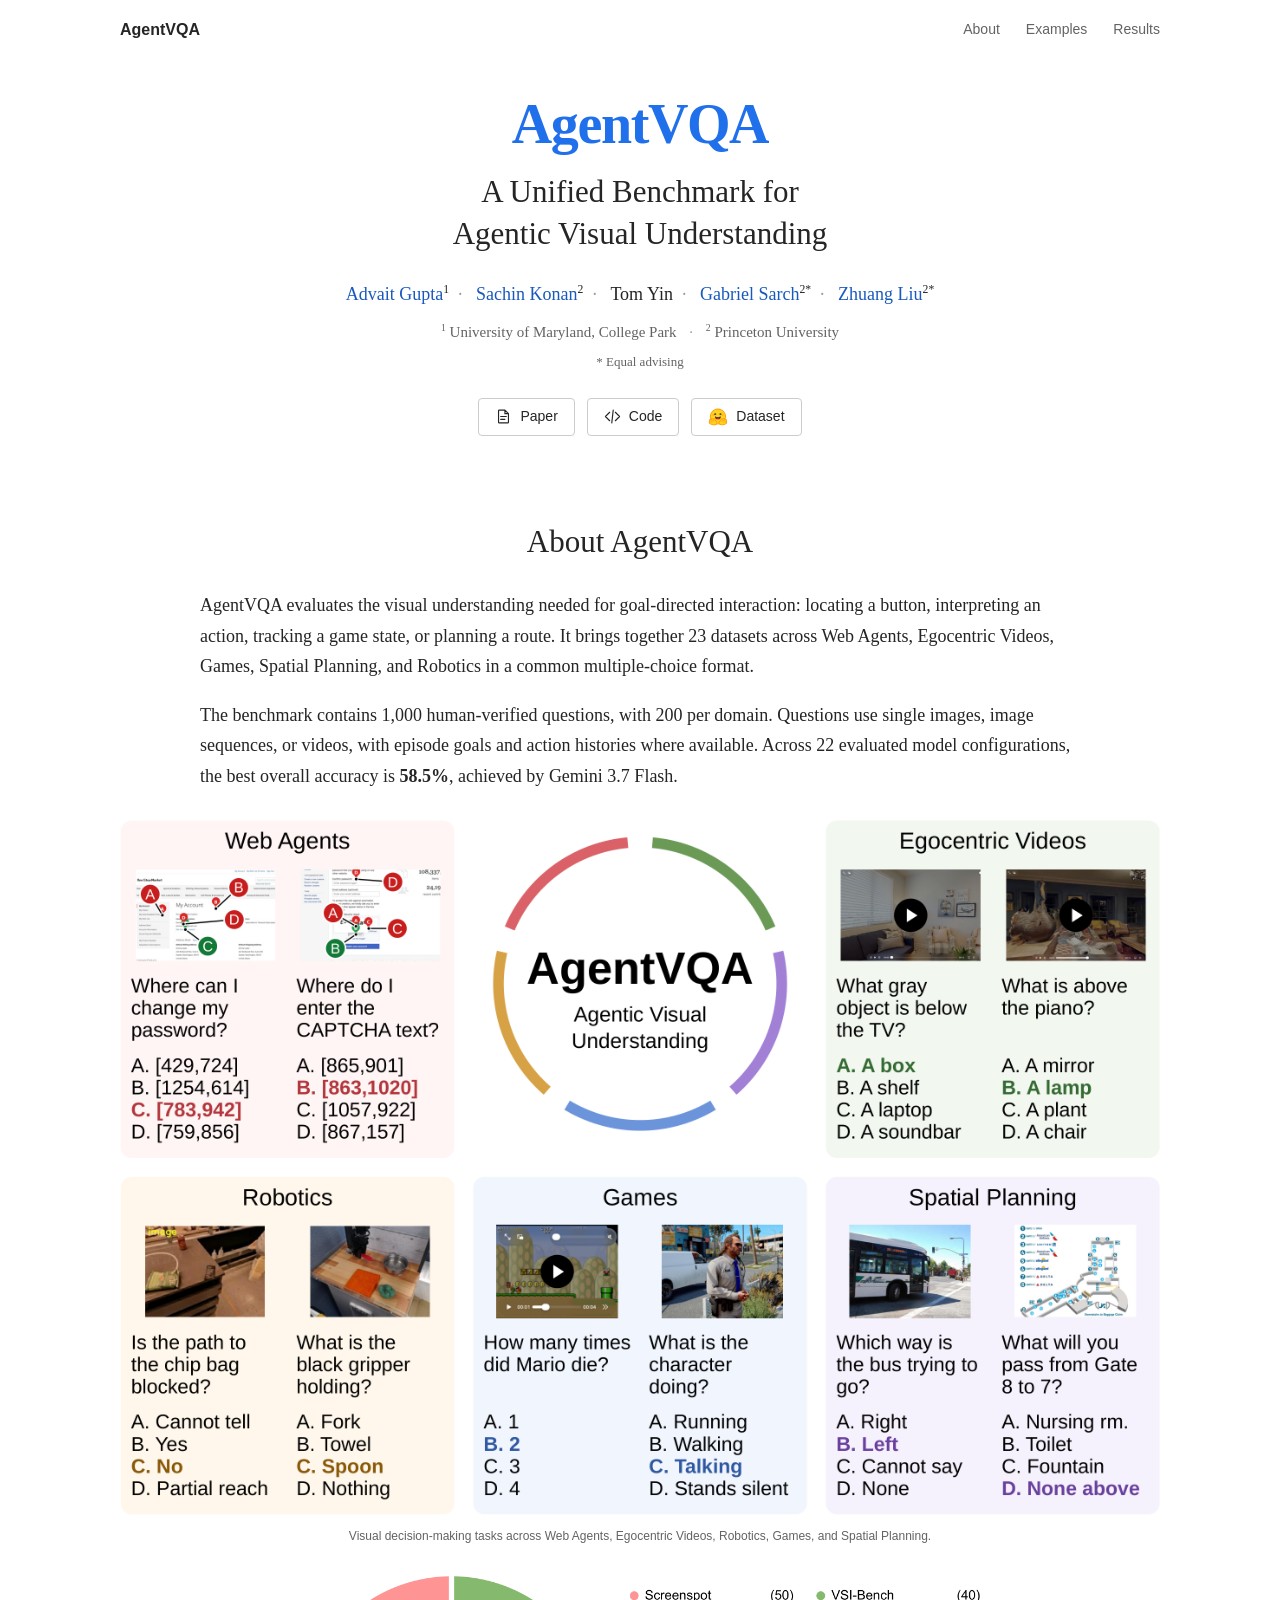
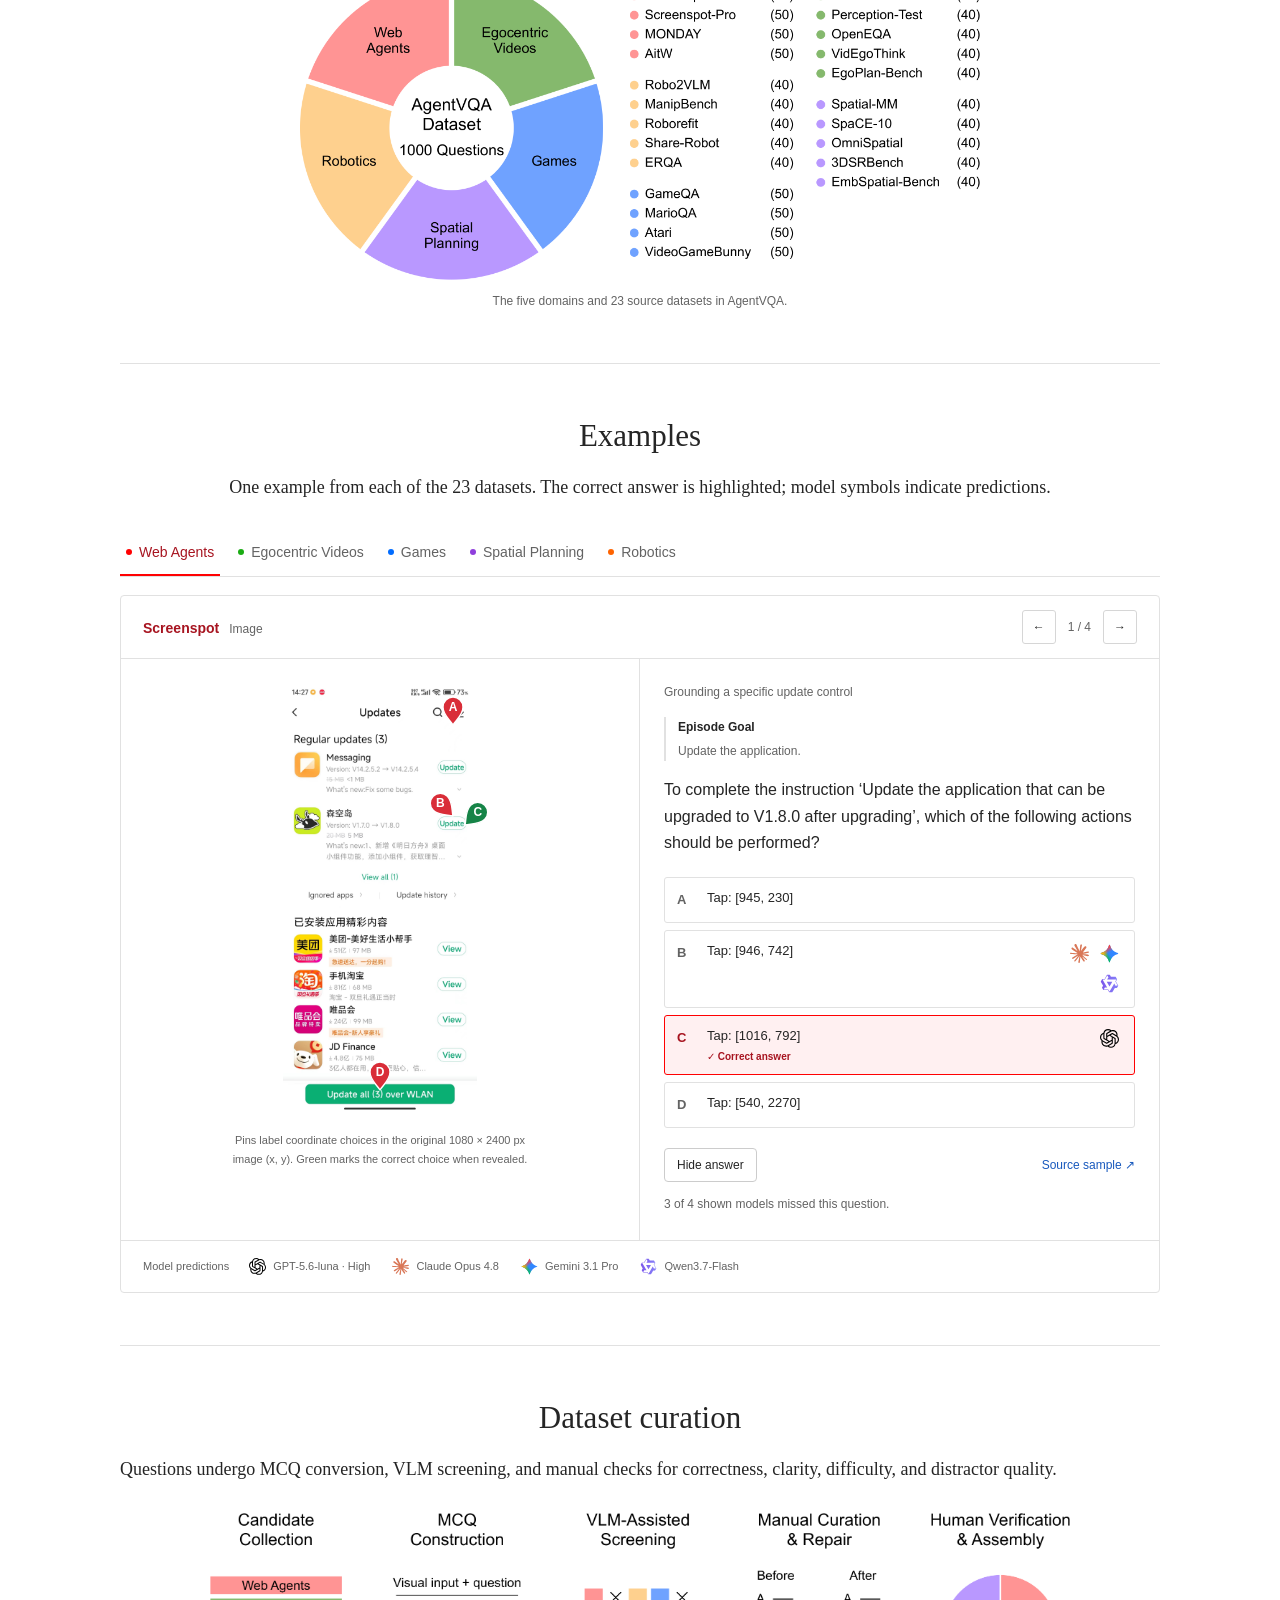
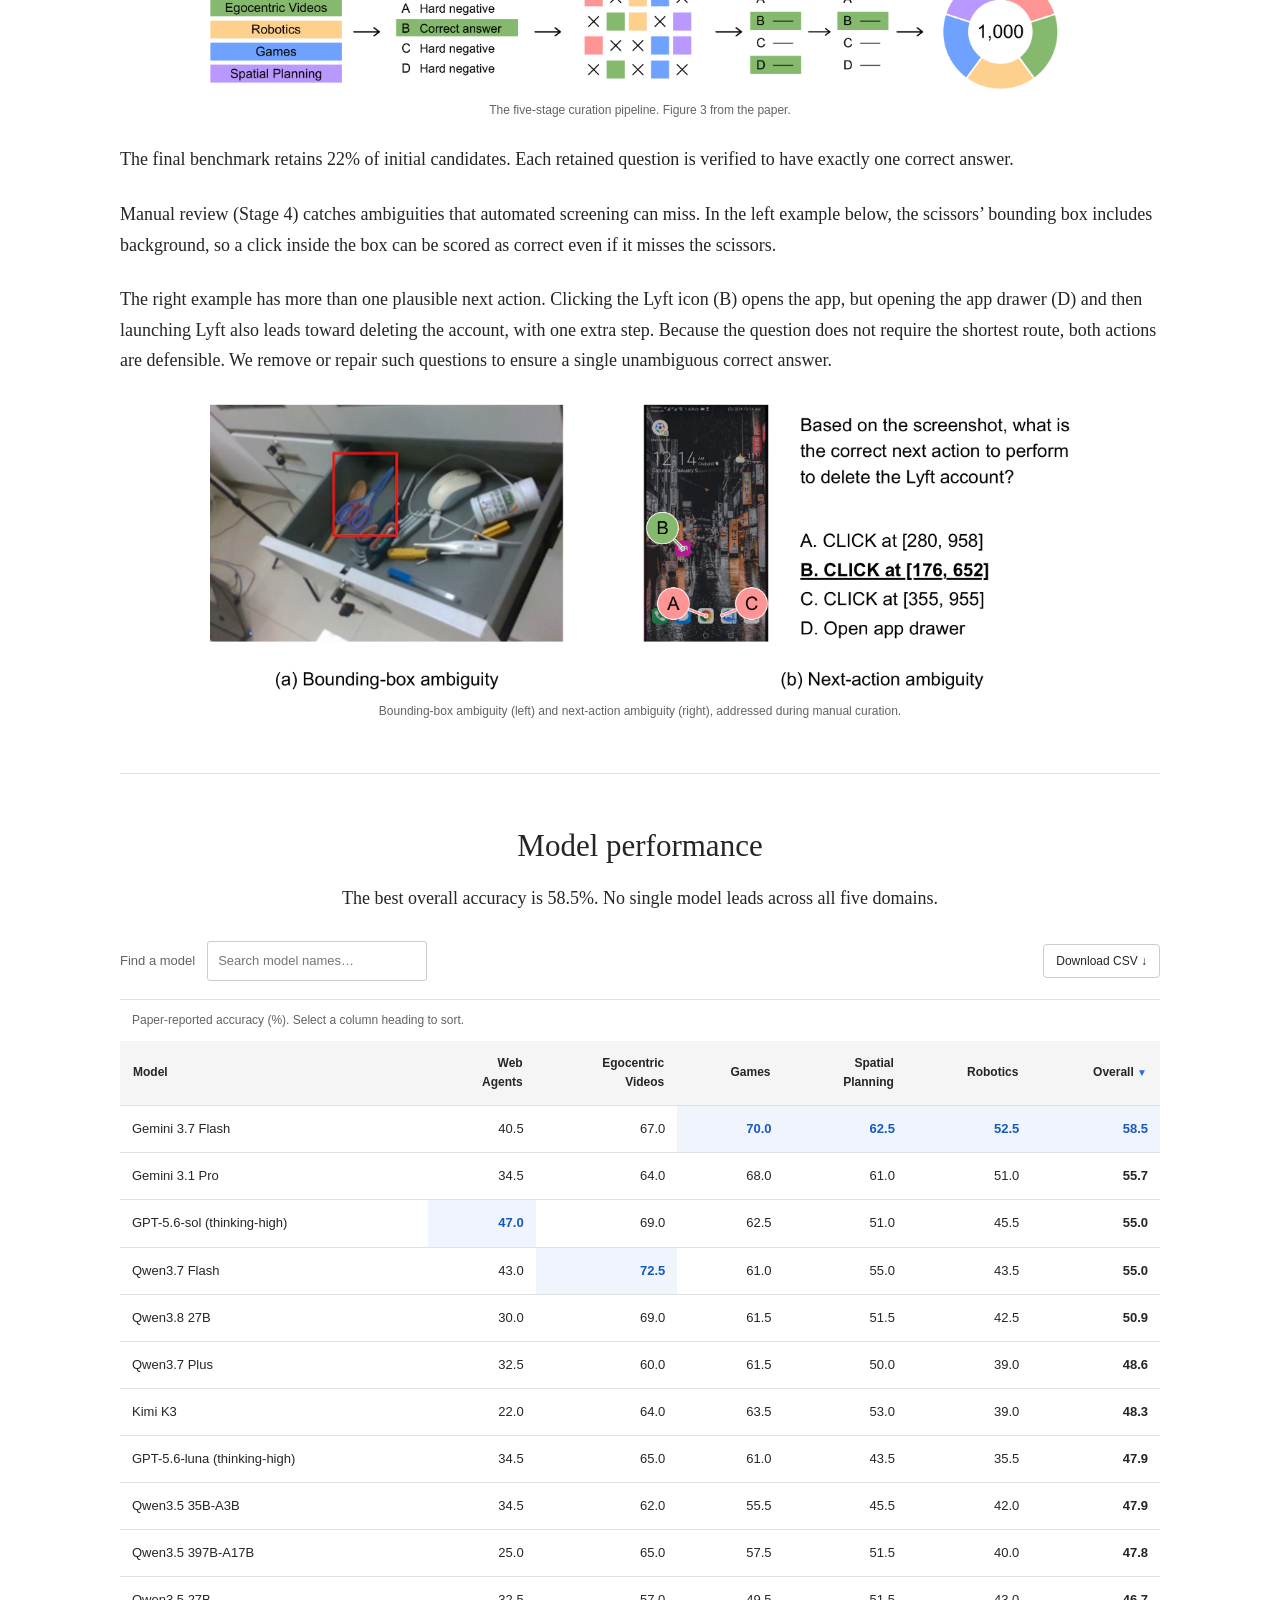
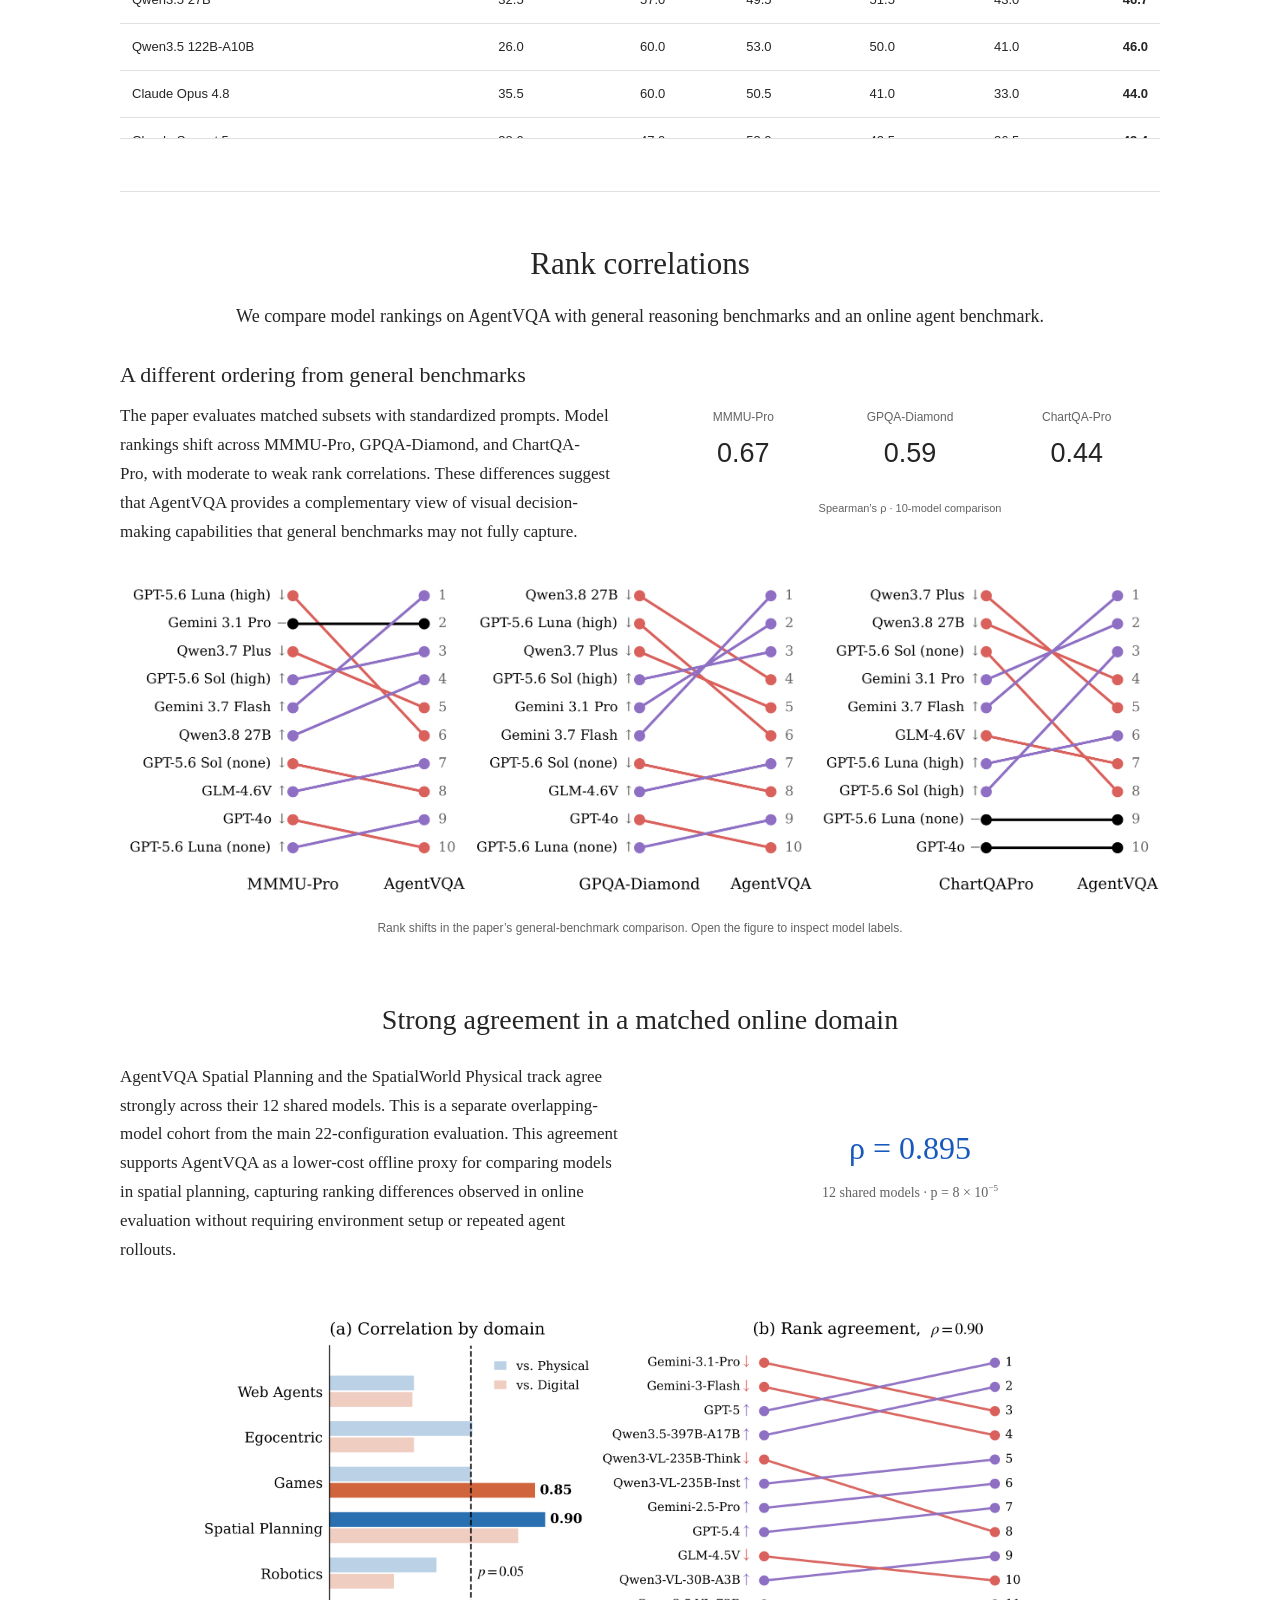
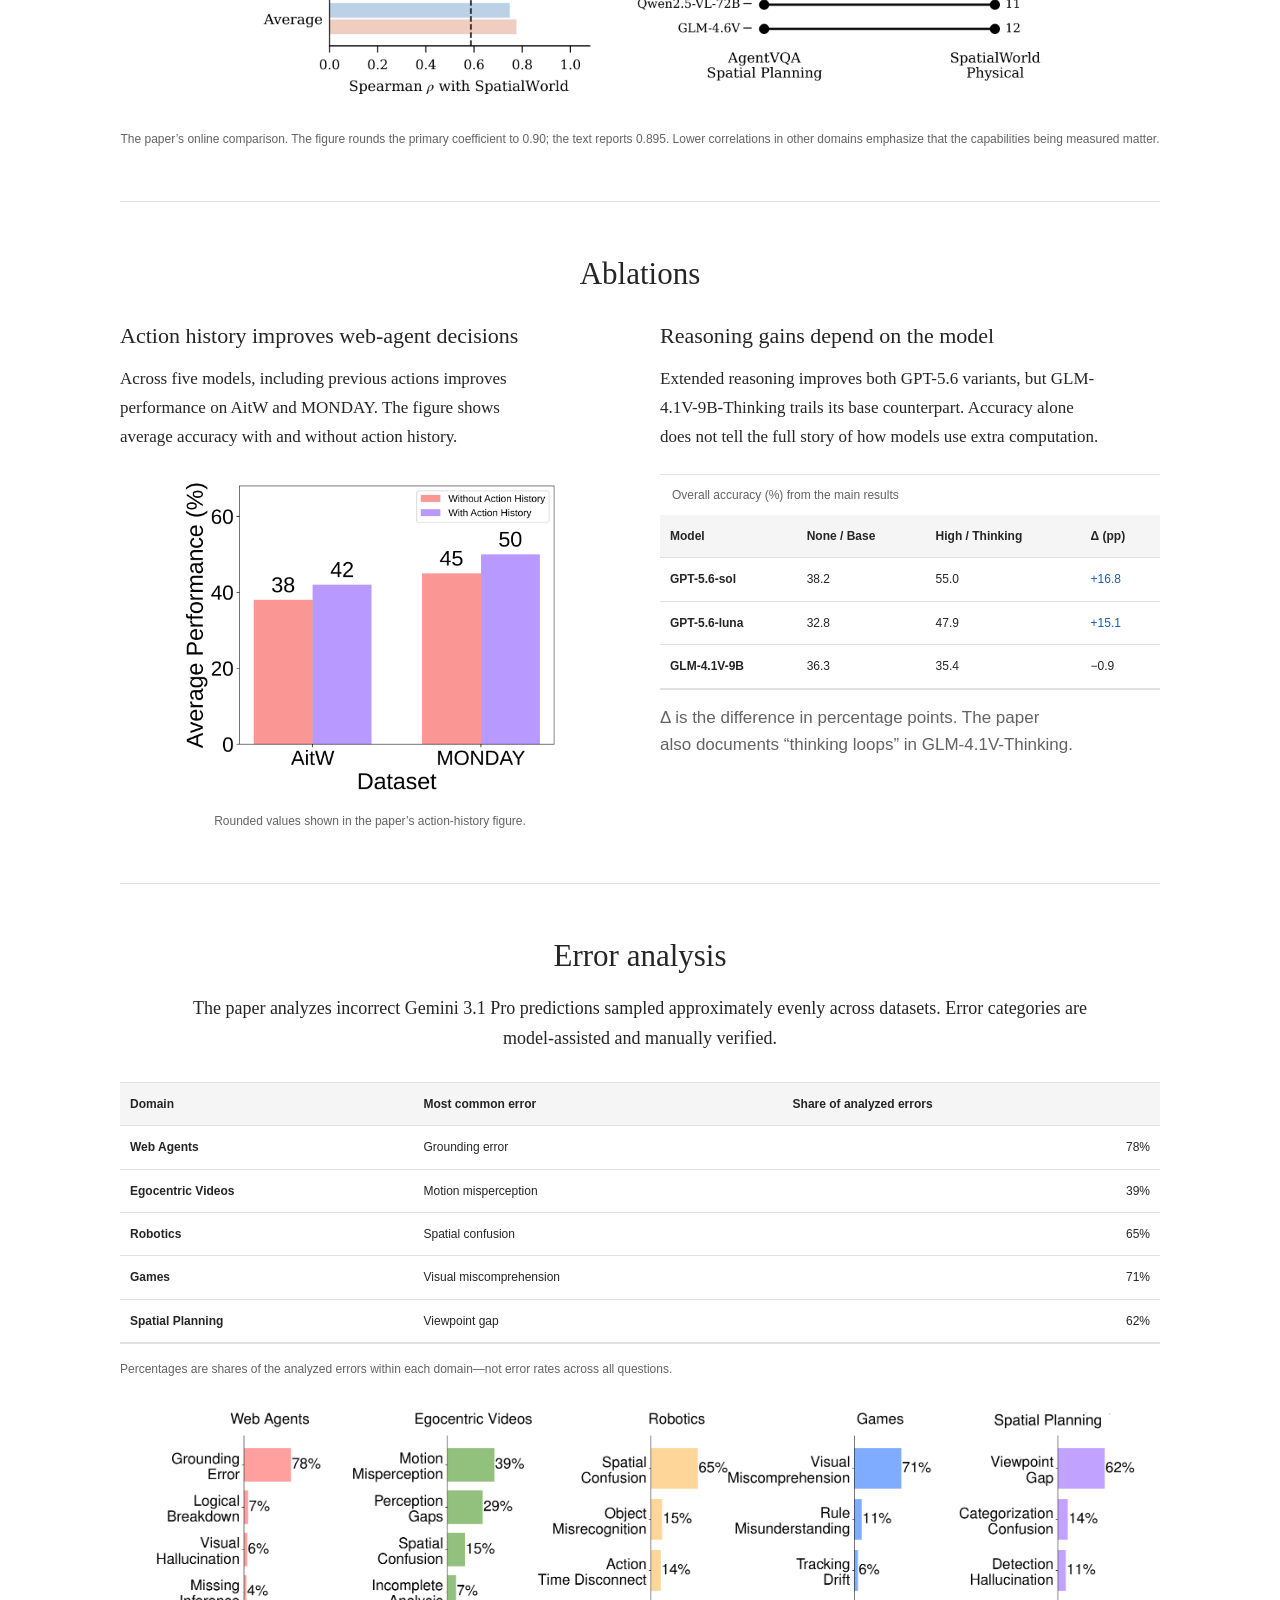
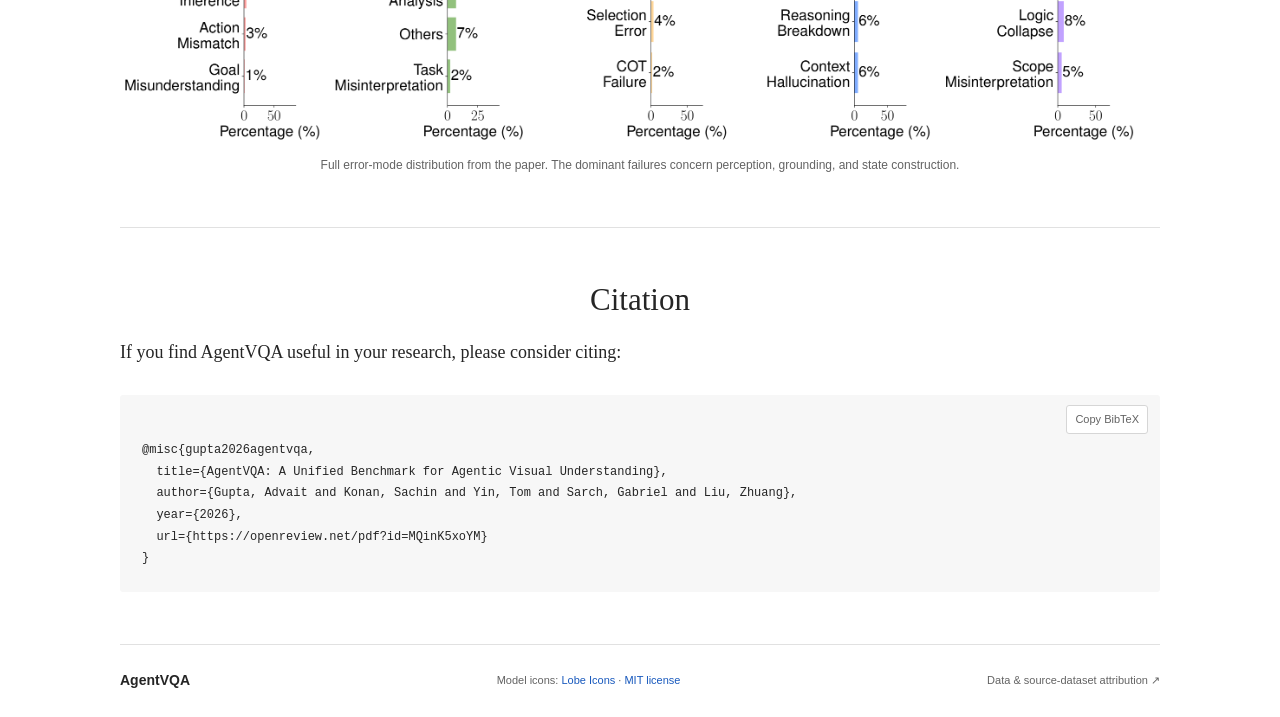
==== commit a3eeadc7: "Tighten curation paragraph wording" ====
--- a/docs/index.html
+++ b/docs/index.html
@@ -67,7 +67,7 @@
       <figure class="figure-shell pipeline-figure"><a href="assets/curation.png" target="_blank" rel="noopener"><img src="assets/curation.png" width="2400" height="493" alt="Five stages: candidate collection, MCQ construction, VLM-assisted screening, manual curation and repair, and human verification and benchmark assembly." loading="lazy"></a><figcaption>The five-stage curation pipeline. Figure 3 from the paper.</figcaption></figure>
       <p class="curation-note">The final benchmark retains 22% of initial candidates. Each retained question is verified to have exactly one correct answer.</p>
       <p class="curation-note">Manual review (Stage 4) catches ambiguities that automated screening can miss. In the left example below, the scissors’ bounding box includes background, so a click inside the box can be scored as correct even if it misses the scissors.</p>
-      <p class="curation-note">The right example has more than one plausible next action. Clicking the Lyft icon (B) directly opens the app, but opening the app drawer (D) and then launching Lyft also leads toward deleting the account, with one extra step. Because the question does not require the shortest route, both actions are defensible. We remove or repair such questions to ensure a single unambiguous correct answer.</p>
+      <p class="curation-note">The right example has more than one plausible next action. Clicking the Lyft icon (B) opens the app, but opening the app drawer (D) and then launching Lyft also leads toward deleting the account, with one extra step. Because the question does not require the shortest route, both actions are defensible. We remove or repair such questions to ensure a single unambiguous correct answer.</p>
       <figure class="figure-shell ambiguity-figure"><a href="assets/ambiguity.png" target="_blank" rel="noopener"><img src="assets/ambiguity.png" width="2400" height="799" alt="Ambiguities addressed in manual review: background inside a scissors bounding box, and two plausible routes to opening Lyft on a phone." loading="lazy"></a><figcaption>Bounding-box ambiguity (left) and next-action ambiguity (right), addressed during manual curation.</figcaption></figure>
     </section>
 
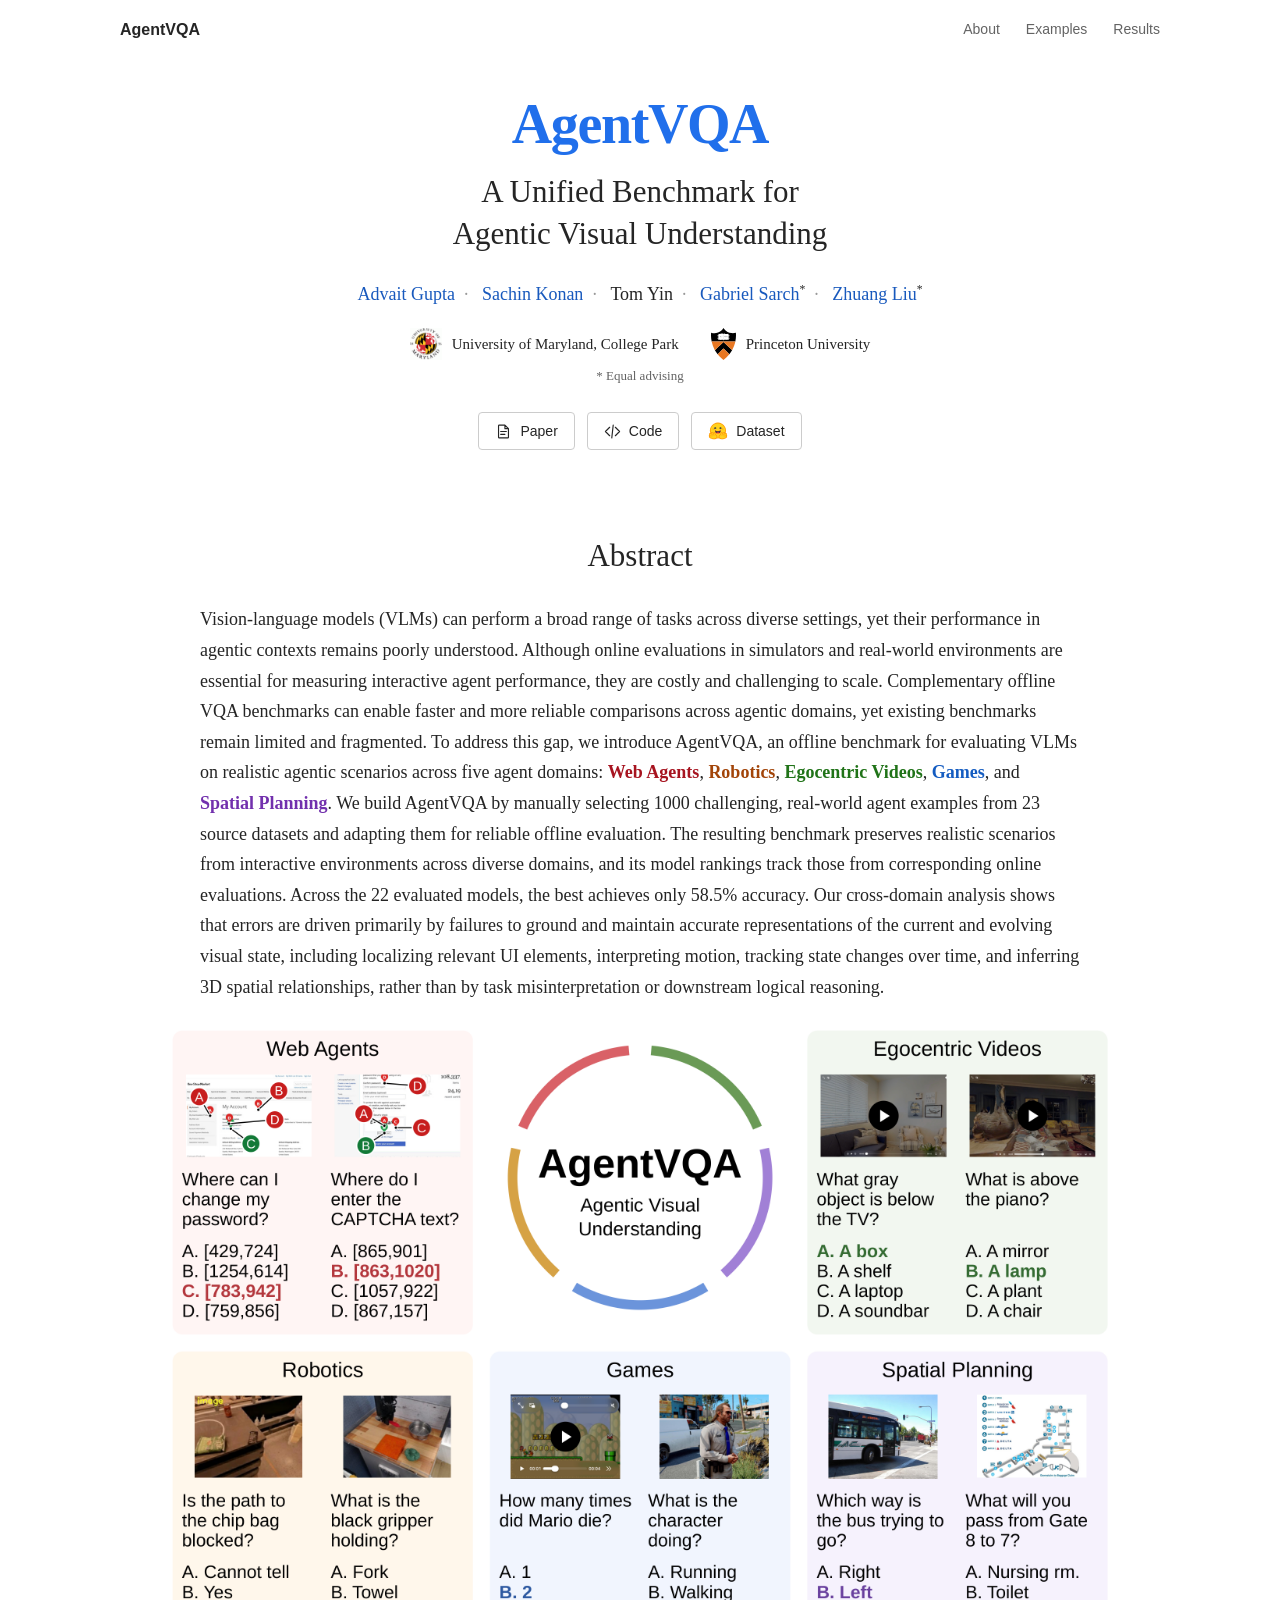
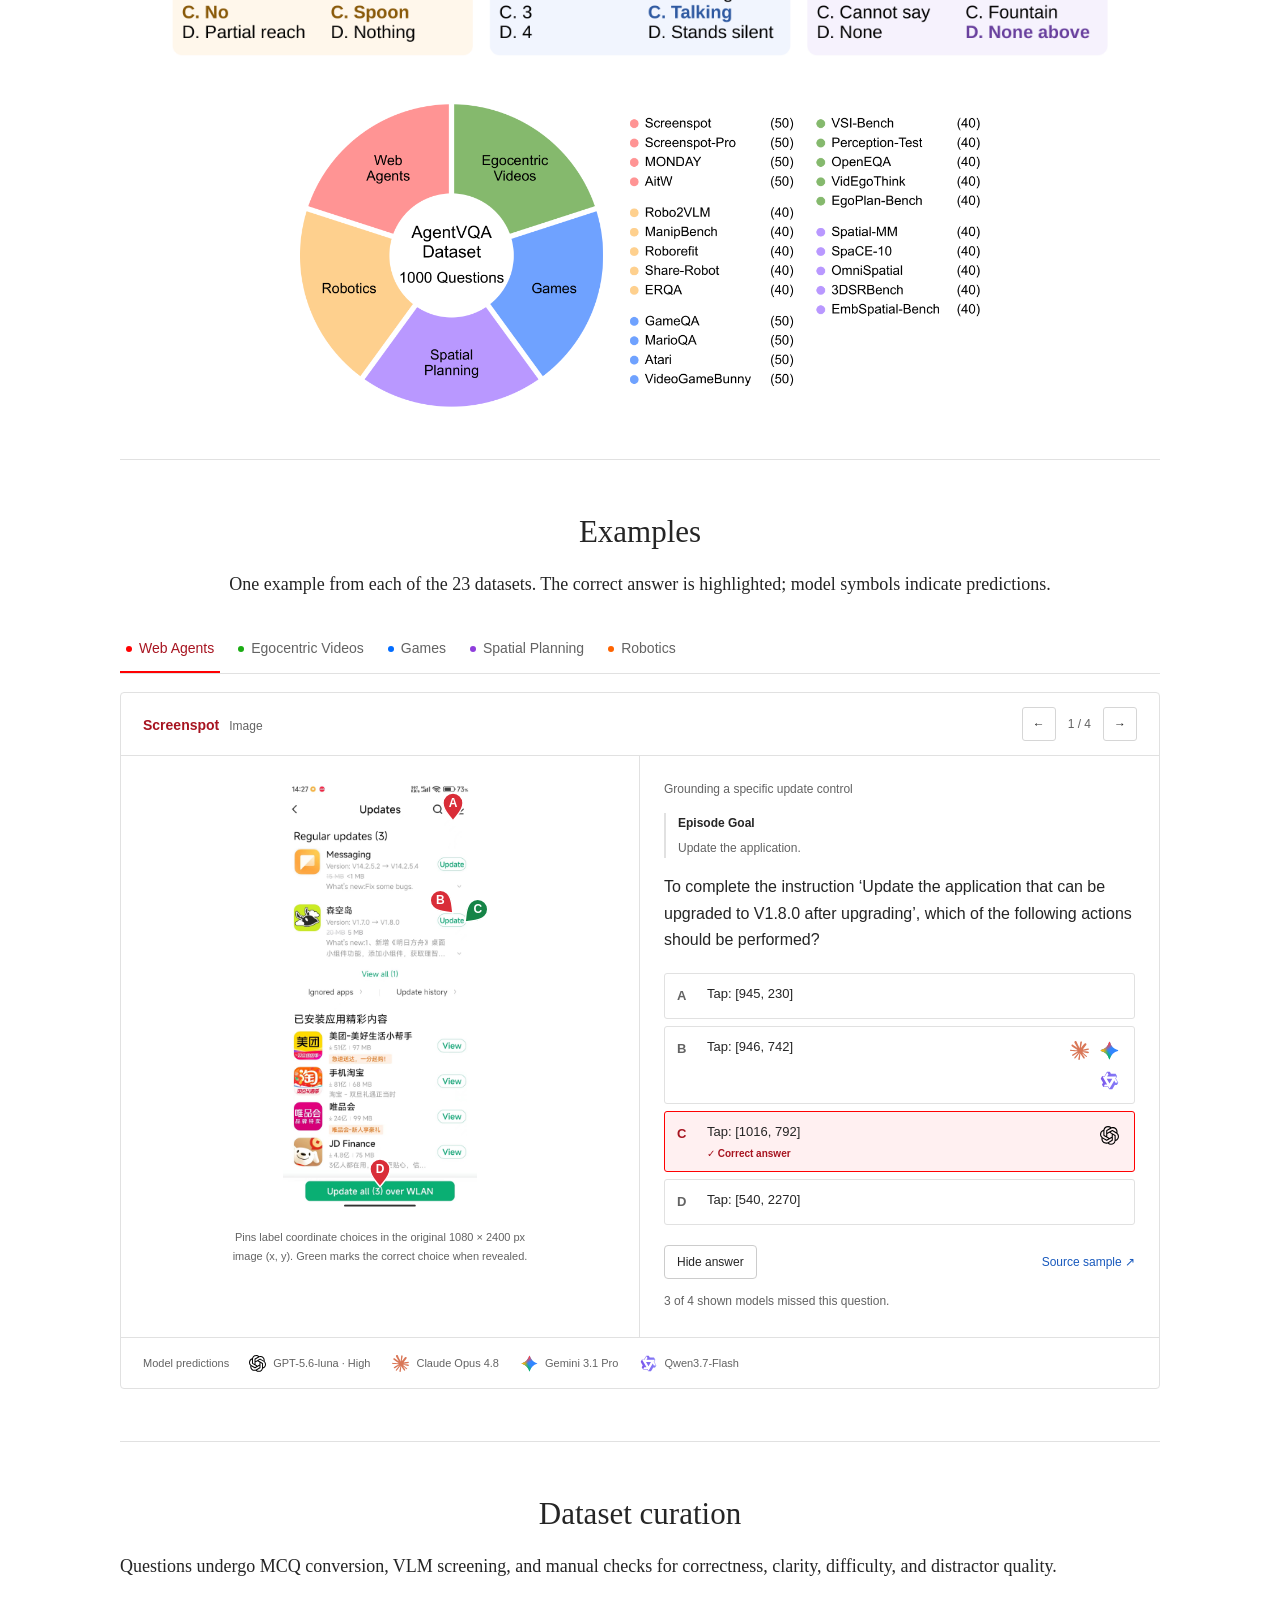
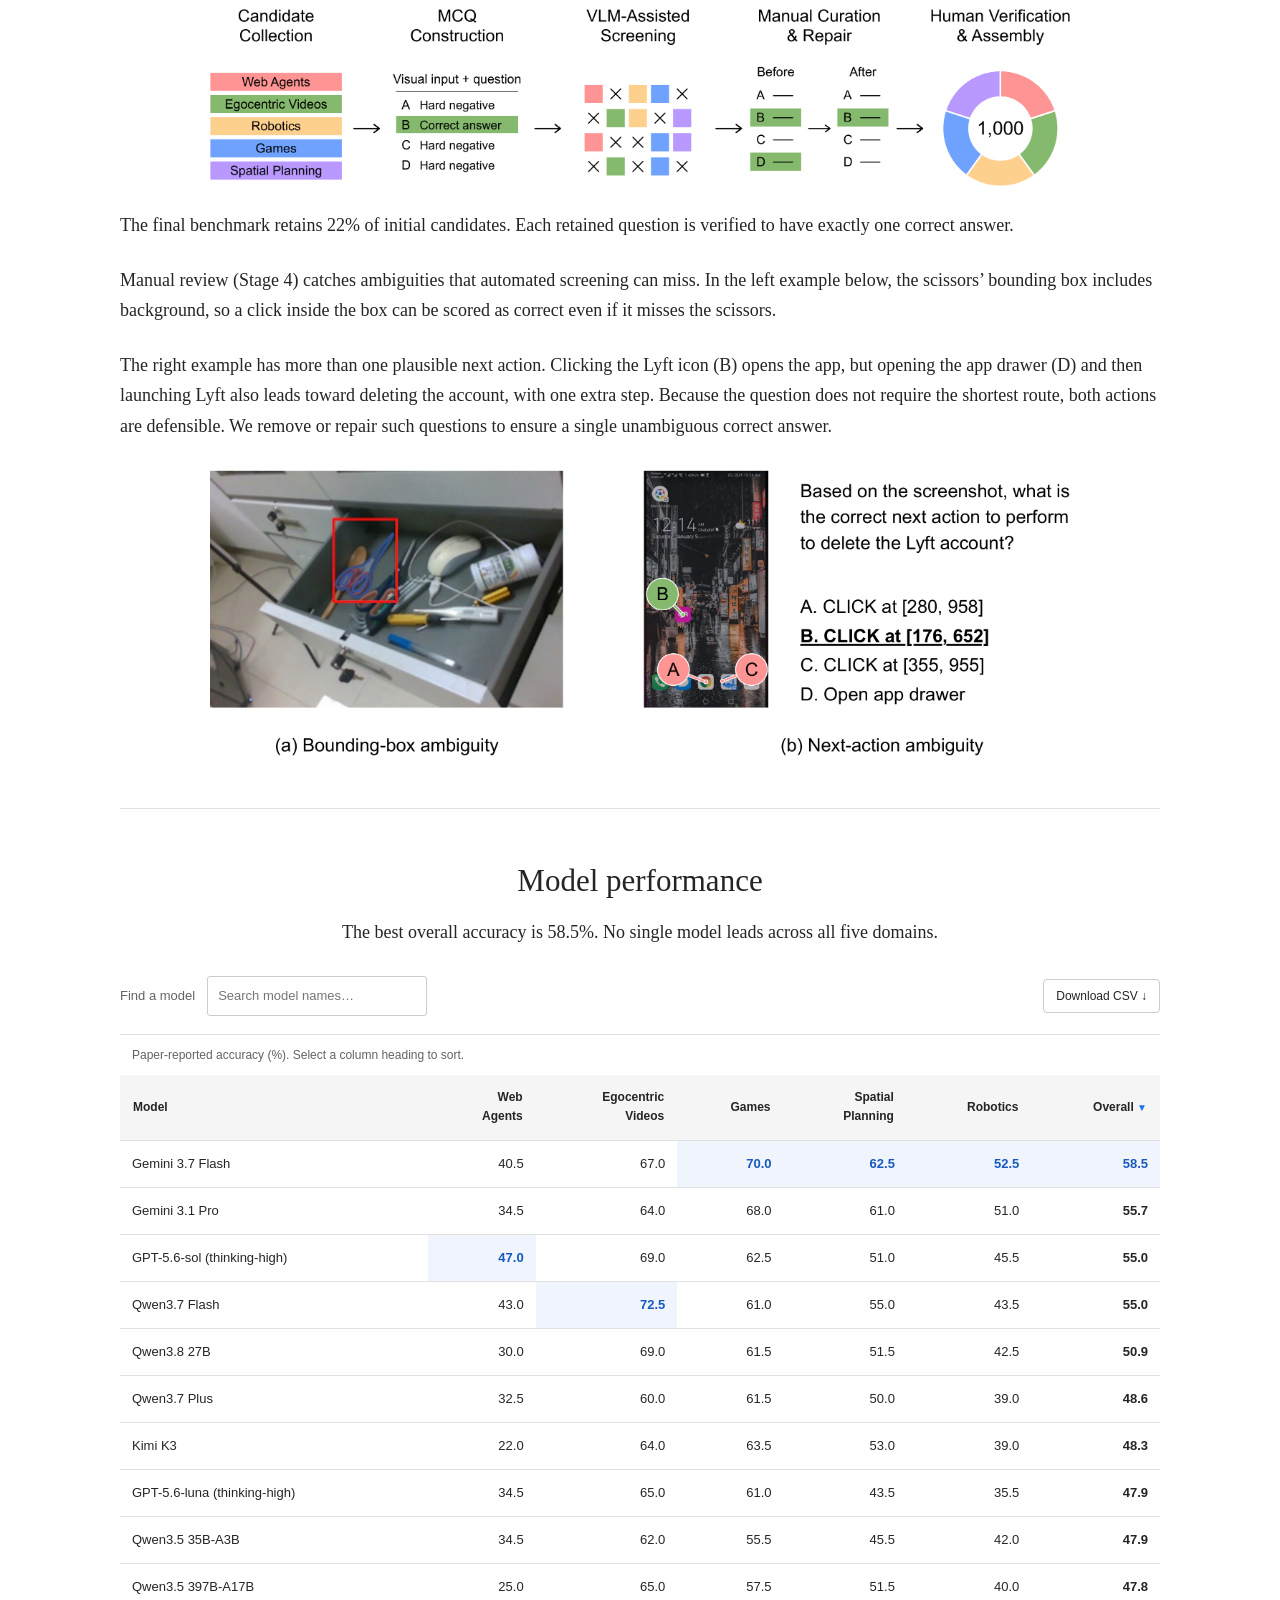
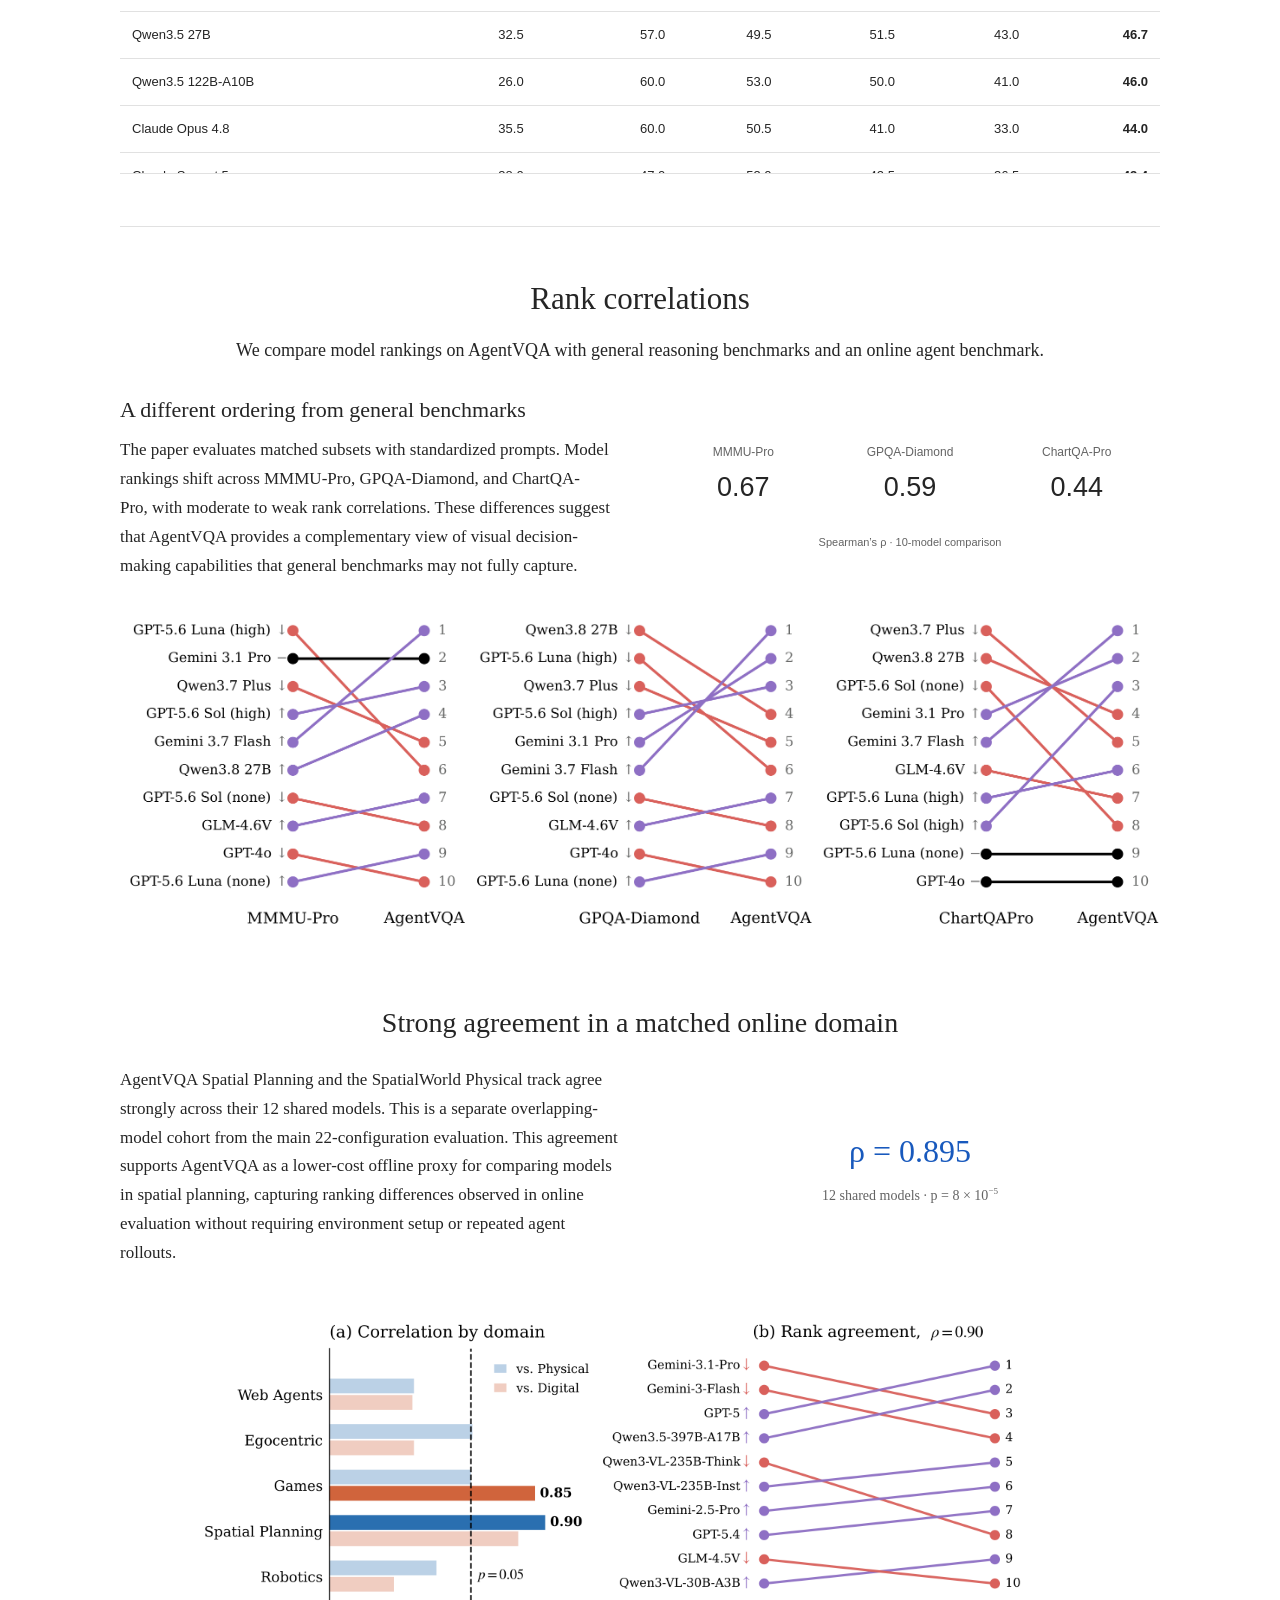
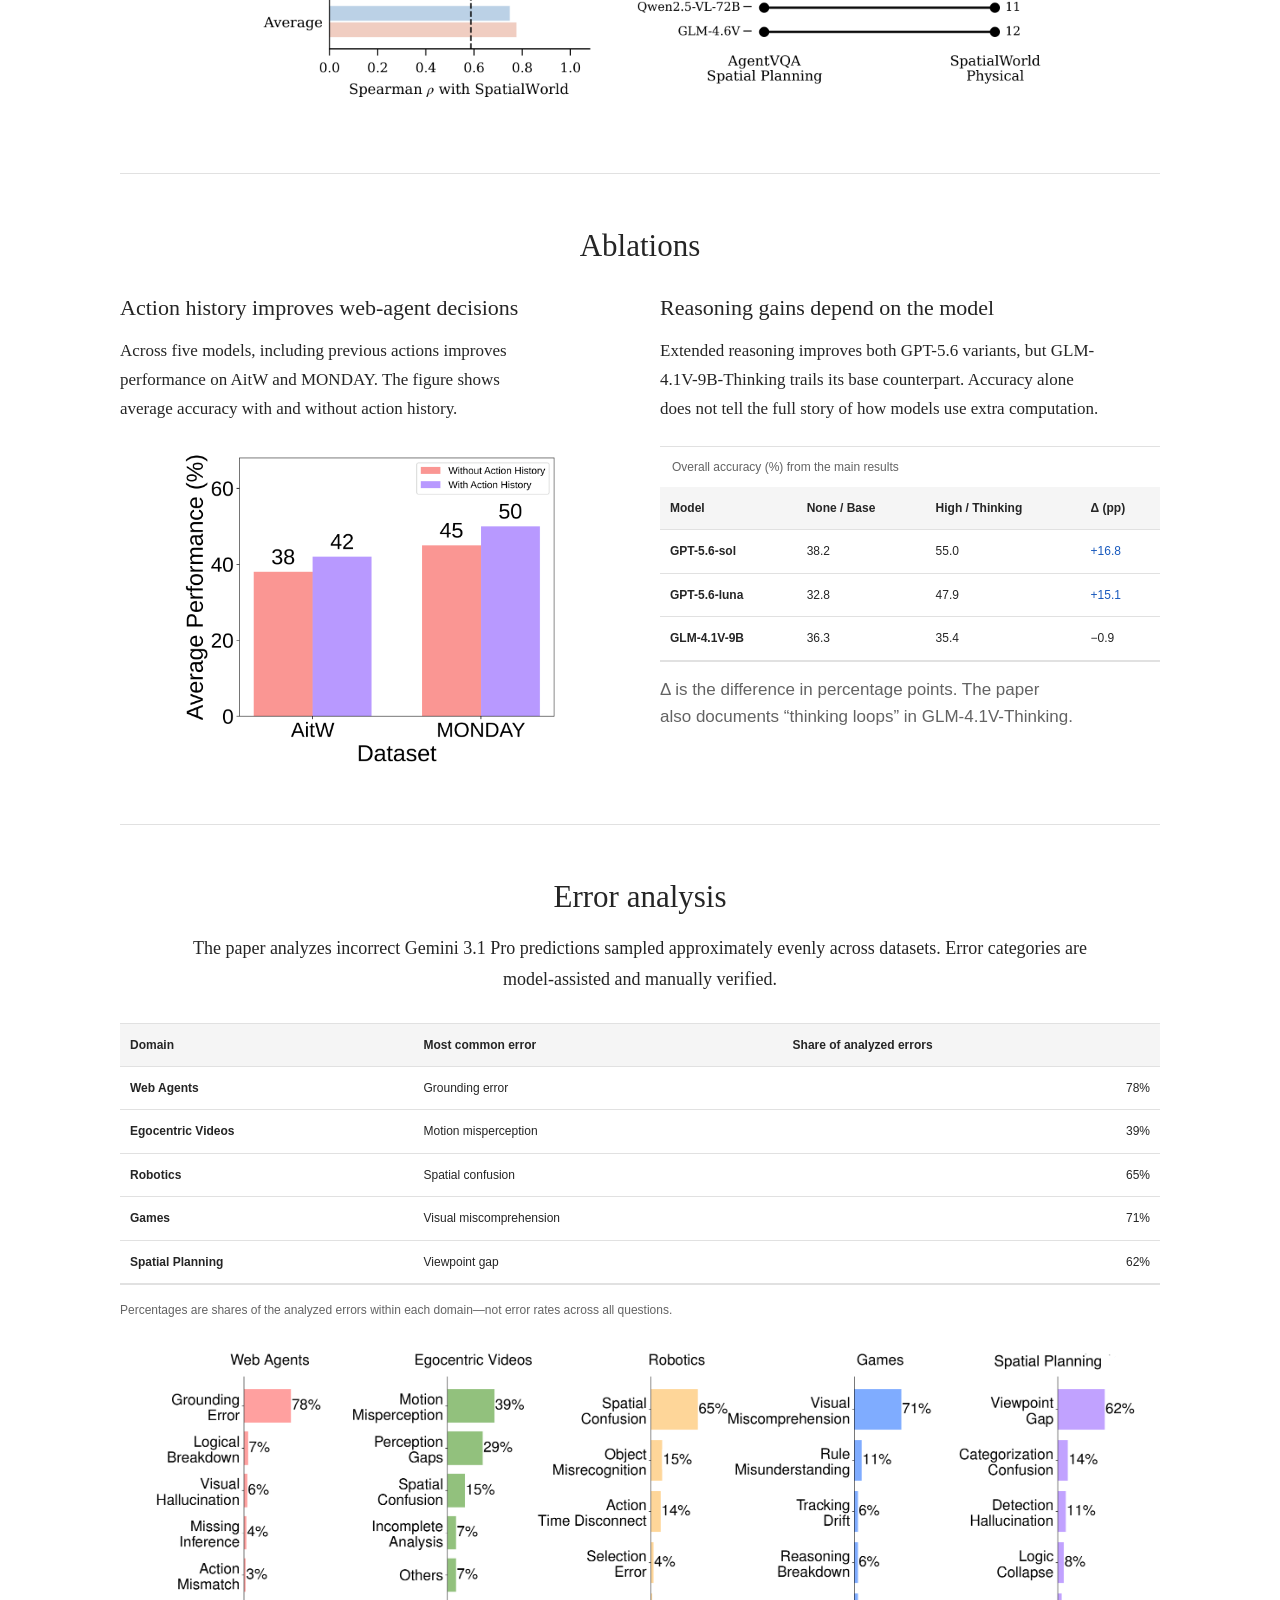
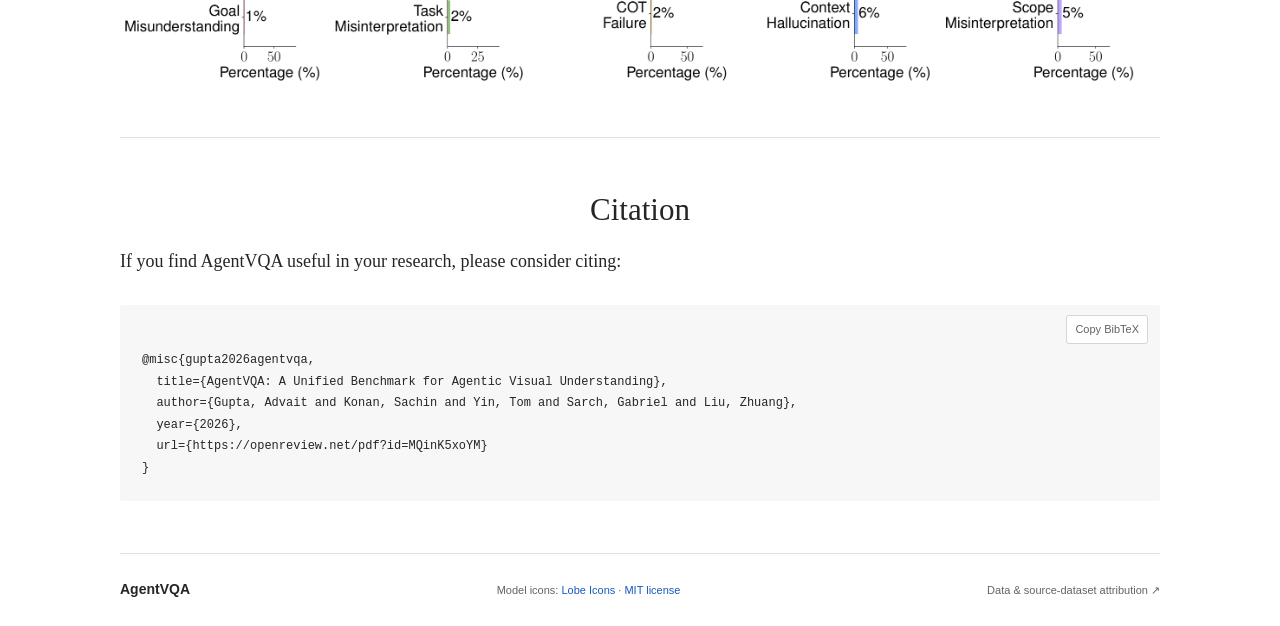
==== commit 4e313f7d: "Refresh abstract and affiliations and simplify figure presentation" ====
--- a/docs/index.html
+++ b/docs/index.html
@@ -13,7 +13,7 @@
   <title>AgentVQA — Agentic Visual Understanding</title>
   <link rel="canonical" href="https://zlab-princeton.github.io/AgentVQA/">
   <link rel="icon" href="assets/favicon.svg" type="image/svg+xml">
-  <link rel="stylesheet" href="styles.css?v=20261021-1">
+  <link rel="stylesheet" href="styles.css?v=20261022-2">
   <script defer src="data.js?v=20261020-2"></script>
   <script defer src="site.js?v=20261020-2"></script>
 </head>
@@ -29,8 +29,11 @@
     <section class="hero section-shell" aria-labelledby="title">
       <h1 id="title">AgentVQA</h1>
       <p class="tagline">A Unified Benchmark for<br>Agentic Visual Understanding</p>
-      <p class="authors"><span class="author-name"><a href="https://advaitgupta.github.io">Advait Gupta</a><sup>1</sup></span><span>·</span> <span class="author-name"><a href="https://sachinkonan.github.io">Sachin Konan</a><sup>2</sup></span><span>·</span> <span class="author-name">Tom Yin</span><span>·</span> <span class="author-name"><a href="https://gabesarch.me">Gabriel Sarch</a><sup>2*</sup></span><span>·</span> <span class="author-name"><a href="https://liuzhuang13.github.io">Zhuang Liu</a><sup>2*</sup></span></p>
-      <p class="affiliations"><sup>1</sup> University of Maryland, College Park <span>·</span> <sup>2</sup> Princeton University</p>
+      <p class="authors"><span class="author-name"><a href="https://advaitgupta.github.io">Advait Gupta</a></span><span>·</span> <span class="author-name"><a href="https://sachinkonan.github.io">Sachin Konan</a></span><span>·</span> <span class="author-name">Tom Yin</span><span>·</span> <span class="author-name"><a href="https://gabesarch.me">Gabriel Sarch</a><sup>*</sup></span><span>·</span> <span class="author-name"><a href="https://liuzhuang13.github.io">Zhuang Liu</a><sup>*</sup></span></p>
+      <div class="affiliations" aria-label="Affiliations">
+        <a class="institution" href="https://umd.edu/"><img src="assets/universities/maryland.gif" width="32" height="32" alt=""><span>University of Maryland, College Park</span></a>
+        <a class="institution" href="https://www.princeton.edu/"><img src="assets/universities/princeton.svg" width="28" height="34" alt=""><span>Princeton University</span></a>
+      </div>
       <p class="author-note">* Equal advising</p>
       <div class="project-links" aria-label="Project resources">
         <a class="button primary" href="https://openreview.net/pdf?id=MQinK5xoYM"><svg viewBox="0 0 24 24" aria-hidden="true"><path d="M14 3H6a1 1 0 0 0-1 1v16a1 1 0 0 0 1 1h12a1 1 0 0 0 1-1V8zM14 3v5h5M8 12h8M8 16h6"/></svg>Paper</a>
@@ -40,13 +43,12 @@
     </section>
 
     <section class="section-shell section-block overview-section" aria-labelledby="overview-title">
-      <div class="section-heading"><h2 id="overview-title">About AgentVQA</h2></div>
+      <div class="section-heading"><h2 id="overview-title">Abstract</h2></div>
       <div class="overview-copy">
-        <p>AgentVQA evaluates the visual understanding needed for goal-directed interaction: locating a button, interpreting an action, tracking a game state, or planning a route. It brings together 23 datasets across Web Agents, Egocentric Videos, Games, Spatial Planning, and Robotics in a <span class="text-tail">common multiple-choice format.</span></p>
-        <p>The benchmark contains 1,000 human-verified questions, with 200 per domain. Questions use single images, image sequences, or videos, with episode goals and action histories where available. Across 22 evaluated model configurations, the best overall accuracy is <strong>58.5%</strong>, achieved by <span class="text-tail">Gemini 3.7 Flash.</span></p>
+        <p>Vision-language models (VLMs) can perform a broad range of tasks across diverse settings, yet their performance in agentic contexts remains poorly understood. Although online evaluations in simulators and real-world environments are essential for measuring interactive agent performance, they are costly and challenging to scale. Complementary offline VQA benchmarks can enable faster and more reliable comparisons across agentic domains, yet existing benchmarks remain limited and fragmented. To address this gap, we introduce AgentVQA, an offline benchmark for evaluating VLMs on realistic agentic scenarios across five agent domains: <strong class="domain-name domain-web">Web Agents</strong>, <strong class="domain-name domain-robotics">Robotics</strong>, <strong class="domain-name domain-ego">Egocentric Videos</strong>, <strong class="domain-name domain-games">Games</strong>, and <strong class="domain-name domain-spatial">Spatial Planning</strong>. We build AgentVQA by manually selecting 1000 challenging, real-world agent examples from 23 source datasets and adapting them for reliable offline evaluation. The resulting benchmark preserves realistic scenarios from interactive environments across diverse domains, and its model rankings track those from corresponding online evaluations. Across the 22 evaluated models, the best achieves only 58.5% accuracy. Our cross-domain analysis shows that errors are driven primarily by failures to ground and maintain accurate representations of the current and evolving visual state, including localizing relevant UI elements, interpreting motion, tracking state changes over time, and inferring 3D spatial relationships, rather than by task misinterpretation or downstream logical reasoning.</p>
       </div>
-      <figure class="figure-shell overview-figure"><a href="assets/overview.png" target="_blank" rel="noopener"><img src="assets/overview.png" width="2400" height="1604" alt="Example questions and answer choices from AgentVQA's five agentic domains." loading="lazy"></a><figcaption>Visual decision-making tasks across Web Agents, Egocentric Videos, Robotics, Games, and Spatial Planning.</figcaption></figure>
-      <figure class="figure-shell distribution-figure"><a href="assets/distribution.png" target="_blank" rel="noopener"><img src="assets/distribution.png" width="2400" height="1072" alt="AgentVQA's five domains and 23 datasets, with 50 questions per Web Agents and Games subset and 40 per remaining subset." loading="lazy"></a><figcaption>The five domains and 23 source datasets in AgentVQA.</figcaption></figure>
+      <figure class="figure-shell overview-figure"><a href="assets/overview.png" target="_blank" rel="noopener"><img src="assets/overview.png" width="2400" height="1604" alt="Example questions and answer choices from AgentVQA's five agentic domains." loading="lazy"></a></figure>
+      <figure class="figure-shell distribution-figure"><a href="assets/distribution.png" target="_blank" rel="noopener"><img src="assets/distribution.png" width="2400" height="1072" alt="AgentVQA's five domains and 23 datasets, with 50 questions per Web Agents and Games subset and 40 per remaining subset." loading="lazy"></a></figure>
     </section>
 
     <section class="examples-section" aria-labelledby="examples-title">
@@ -64,11 +66,11 @@
 
     <section class="section-shell section-block" aria-labelledby="curation-title">
       <div class="section-heading"><h2 id="curation-title">Dataset curation</h2><p>Questions undergo MCQ conversion, VLM screening, and manual checks for correctness, clarity, difficulty, and distractor quality.</p></div>
-      <figure class="figure-shell pipeline-figure"><a href="assets/curation.png" target="_blank" rel="noopener"><img src="assets/curation.png" width="2400" height="493" alt="Five stages: candidate collection, MCQ construction, VLM-assisted screening, manual curation and repair, and human verification and benchmark assembly." loading="lazy"></a><figcaption>The five-stage curation pipeline. Figure 3 from the paper.</figcaption></figure>
+      <figure class="figure-shell pipeline-figure"><a href="assets/curation.png" target="_blank" rel="noopener"><img src="assets/curation.png" width="2400" height="493" alt="Five stages: candidate collection, MCQ construction, VLM-assisted screening, manual curation and repair, and human verification and benchmark assembly." loading="lazy"></a></figure>
       <p class="curation-note">The final benchmark retains 22% of initial candidates. Each retained question is verified to have exactly one correct answer.</p>
       <p class="curation-note">Manual review (Stage 4) catches ambiguities that automated screening can miss. In the left example below, the scissors’ bounding box includes background, so a click inside the box can be scored as correct even if it misses the scissors.</p>
       <p class="curation-note">The right example has more than one plausible next action. Clicking the Lyft icon (B) opens the app, but opening the app drawer (D) and then launching Lyft also leads toward deleting the account, with one extra step. Because the question does not require the shortest route, both actions are defensible. We remove or repair such questions to ensure a single unambiguous correct answer.</p>
-      <figure class="figure-shell ambiguity-figure"><a href="assets/ambiguity.png" target="_blank" rel="noopener"><img src="assets/ambiguity.png" width="2400" height="799" alt="Ambiguities addressed in manual review: background inside a scissors bounding box, and two plausible routes to opening Lyft on a phone." loading="lazy"></a><figcaption>Bounding-box ambiguity (left) and next-action ambiguity (right), addressed during manual curation.</figcaption></figure>
+      <figure class="figure-shell ambiguity-figure"><a href="assets/ambiguity.png" target="_blank" rel="noopener"><img src="assets/ambiguity.png" width="2400" height="799" alt="Ambiguities addressed in manual review: background inside a scissors bounding box, and two plausible routes to opening Lyft on a phone." loading="lazy"></a></figure>
     </section>
 
     <section id="performance" class="section-shell section-block" aria-labelledby="performance-title">
@@ -81,21 +83,21 @@
     <section id="correlations" class="tinted-section" aria-labelledby="correlation-title"><div class="section-shell section-block">
       <div class="section-heading centered-heading"><h2 id="correlation-title">Rank correlations</h2><p>We compare model rankings on AgentVQA with general reasoning benchmarks and an <span class="text-tail">online agent benchmark.</span></p></div>
       <div class="correlation-intro"><div><h3>A different ordering from general benchmarks</h3><p>The paper evaluates matched subsets with standardized prompts. Model rankings shift across MMMU-Pro, GPQA-Diamond, and ChartQA-Pro, with moderate to weak rank correlations. These differences suggest that AgentVQA provides a complementary view of visual decision-making capabilities that general benchmarks may not fully capture.</p></div><div class="rho-cards"><div><span>MMMU-Pro</span><strong>0.67</strong></div><div><span>GPQA-Diamond</span><strong>0.59</strong></div><div><span>ChartQA-Pro</span><strong>0.44</strong></div><p>Spearman’s ρ · 10-model comparison</p></div></div>
-      <figure class="figure-shell"><a href="assets/correlation-general.png" target="_blank" rel="noopener"><img src="assets/correlation-general.png" width="2400" height="763" alt="Rank comparisons for ten models between AgentVQA and MMMU-Pro, GPQA-Diamond, and ChartQA-Pro." loading="lazy"></a><figcaption>Rank shifts in the paper’s general-benchmark comparison. Open the figure to inspect model labels.</figcaption></figure>
+      <figure class="figure-shell"><a href="assets/correlation-general.png" target="_blank" rel="noopener"><img src="assets/correlation-general.png" width="2400" height="763" alt="Rank comparisons for ten models between AgentVQA and MMMU-Pro, GPQA-Diamond, and ChartQA-Pro." loading="lazy"></a></figure>
       <div class="online-heading"><h3>Strong agreement in a matched online domain</h3><div><p>AgentVQA Spatial Planning and the SpatialWorld Physical track agree strongly across their 12 shared models. This is a separate overlapping-model cohort from the main 22-configuration evaluation. This agreement supports AgentVQA as a lower-cost offline proxy for comparing models in spatial planning, capturing ranking differences observed in online evaluation without requiring environment setup or repeated agent rollouts.</p></div><div class="online-stat"><strong>ρ = 0.895</strong><span>12 shared models · p = 8 × 10<sup>−5</sup></span></div></div>
-      <figure class="figure-shell online-figure"><a href="assets/correlation-online.png" target="_blank" rel="noopener"><img src="assets/correlation-online.png" width="2400" height="1128" alt="Correlations between AgentVQA domains and SpatialWorld Physical and Digital tracks, with model ranks for the matched spatial-planning comparison." loading="lazy"></a><figcaption>The paper’s online comparison. The figure rounds the primary coefficient to 0.90; the text reports 0.895. Lower correlations in other domains emphasize that the capabilities being measured matter.</figcaption></figure>
+      <figure class="figure-shell online-figure"><a href="assets/correlation-online.png" target="_blank" rel="noopener"><img src="assets/correlation-online.png" width="2400" height="1128" alt="Correlations between AgentVQA domains and SpatialWorld Physical and Digital tracks, with model ranks for the matched spatial-planning comparison." loading="lazy"></a></figure>
     </div></section>
 
     <section id="ablations" class="section-shell section-block" aria-labelledby="ablation-title">
       <div class="section-heading"><h2 id="ablation-title">Ablations</h2></div>
-      <div class="ablation-grid"><article><h3>Action history improves web-agent decisions</h3><p>Across five models, including previous actions improves performance on AitW and MONDAY. The figure shows average accuracy with and without action history.</p><figure class="figure-shell history-figure"><a href="assets/action-history.png" target="_blank" rel="noopener"><img src="assets/action-history.png" width="2400" height="2024" alt="Action-history ablation: AitW rises from 38 to 42 percent, and MONDAY from 45 to 50 percent, as rounded in the paper figure." loading="lazy"></a><figcaption>Rounded values shown in the paper’s action-history figure.</figcaption></figure></article><article><h3>Reasoning gains depend on the model</h3><p>Extended reasoning improves both GPT-5.6 variants, but GLM-4.1V-9B-Thinking trails its base counterpart. Accuracy alone does not tell the full story of how models use extra computation.</p><div class="table-scroll"><table class="compact-table"><caption>Overall accuracy (%) from the main results</caption><thead><tr><th>Model</th><th>None / Base</th><th>High / Thinking</th><th>Δ (pp)</th></tr></thead><tbody><tr><th>GPT-5.6-sol</th><td>38.2</td><td>55.0</td><td class="delta">+16.8</td></tr><tr><th>GPT-5.6-luna</th><td>32.8</td><td>47.9</td><td class="delta">+15.1</td></tr><tr><th>GLM-4.1V-9B</th><td>36.3</td><td>35.4</td><td>−0.9</td></tr></tbody></table></div><p class="small-note">Δ is the difference in percentage points. The paper also documents “thinking loops” in GLM-4.1V-Thinking.</p></article></div>
+      <div class="ablation-grid"><article><h3>Action history improves web-agent decisions</h3><p>Across five models, including previous actions improves performance on AitW and MONDAY. The figure shows average accuracy with and without action history.</p><figure class="figure-shell history-figure"><a href="assets/action-history.png" target="_blank" rel="noopener"><img src="assets/action-history.png" width="2400" height="2024" alt="Action-history ablation: AitW rises from 38 to 42 percent, and MONDAY from 45 to 50 percent, as rounded in the paper figure." loading="lazy"></a></figure></article><article><h3>Reasoning gains depend on the model</h3><p>Extended reasoning improves both GPT-5.6 variants, but GLM-4.1V-9B-Thinking trails its base counterpart. Accuracy alone does not tell the full story of how models use extra computation.</p><div class="table-scroll"><table class="compact-table"><caption>Overall accuracy (%) from the main results</caption><thead><tr><th>Model</th><th>None / Base</th><th>High / Thinking</th><th>Δ (pp)</th></tr></thead><tbody><tr><th>GPT-5.6-sol</th><td>38.2</td><td>55.0</td><td class="delta">+16.8</td></tr><tr><th>GPT-5.6-luna</th><td>32.8</td><td>47.9</td><td class="delta">+15.1</td></tr><tr><th>GLM-4.1V-9B</th><td>36.3</td><td>35.4</td><td>−0.9</td></tr></tbody></table></div><p class="small-note">Δ is the difference in percentage points. The paper also documents “thinking loops” in GLM-4.1V-Thinking.</p></article></div>
     </section>
 
     <section id="error-modes" class="tinted-section" aria-labelledby="errors-title"><div class="section-shell section-block">
       <div class="section-heading centered-heading"><h2 id="errors-title">Error analysis</h2><p>The paper analyzes incorrect Gemini 3.1 Pro predictions sampled approximately evenly across datasets. Error categories are <span class="text-tail">model-assisted and manually verified.</span></p></div>
       <div class="table-scroll" tabindex="0" role="region" aria-label="Dominant error categories by domain"><table class="compact-table error-table"><thead><tr><th scope="col">Domain</th><th scope="col">Most common error</th><th scope="col">Share of analyzed errors</th></tr></thead><tbody><tr><th scope="row">Web Agents</th><td>Grounding error</td><td>78%</td></tr><tr><th scope="row">Egocentric Videos</th><td>Motion misperception</td><td>39%</td></tr><tr><th scope="row">Robotics</th><td>Spatial confusion</td><td>65%</td></tr><tr><th scope="row">Games</th><td>Visual miscomprehension</td><td>71%</td></tr><tr><th scope="row">Spatial Planning</th><td>Viewpoint gap</td><td>62%</td></tr></tbody></table></div>
       <p class="small-note">Percentages are shares of the analyzed errors within each domain—not error rates across all questions.</p>
-      <figure class="figure-shell"><a href="assets/errors.png" target="_blank" rel="noopener"><img src="assets/errors.png" width="2400" height="773" alt="Paper distribution of error categories across Web Agents, Egocentric Videos, Robotics, Games, and Spatial Planning." loading="lazy"></a><figcaption>Full error-mode distribution from the paper. The dominant failures concern perception, grounding, and state construction.</figcaption></figure>
+      <figure class="figure-shell"><a href="assets/errors.png" target="_blank" rel="noopener"><img src="assets/errors.png" width="2400" height="773" alt="Paper distribution of error categories across Web Agents, Egocentric Videos, Robotics, Games, and Spatial Planning." loading="lazy"></a></figure>
     </div></section>
 
     <section class="section-shell section-block citation-section" aria-labelledby="citation-title">
--- a/docs/styles.css
+++ b/docs/styles.css
@@ -45,10 +45,18 @@
 .hero { padding-top: 28px; text-align: center; }
 .hero h1 { color: var(--blue); font-size: 56px; font-weight: 600; letter-spacing: -.025em; }
 .tagline { margin: 10px auto 25px; font-size: 31px; line-height: 1.35; }
-.authors { font-size: 18px; }
-.authors span, .affiliations span { margin-inline: 9px; color: #999; }
+.authors { font-size: 18px; text-wrap: balance; }
+.authors span { margin-inline: 9px; color: #999; }
 .authors .author-name { display: inline-block; margin: 0; color: var(--text); white-space: nowrap; }
-.affiliations { margin-top: 10px; font-size: 15px; color: var(--muted); }
+.affiliations { display: flex; flex-wrap: wrap; justify-content: center; align-items: center; gap: 16px 32px; margin-top: 18px; font-size: 15px; }
+.institution { display: inline-flex; align-items: center; gap: 10px; color: var(--text); line-height: 1.4; }
+.institution img { flex-shrink: 0; width: auto; height: 32px; object-fit: contain; }
+.domain-name { white-space: nowrap; }
+.domain-web { color: #a71420; }
+.domain-robotics { color: #a24408; }
+.domain-ego { color: #207318; }
+.domain-games { color: #145cc1; }
+.domain-spatial { color: #7230ad; }
 .author-note { margin-top: 5px; font-size: 13px; color: var(--muted); }
 .project-links { display: flex; flex-wrap: wrap; justify-content: center; gap: 12px; margin: 25px 0 34px; }
 .button { display: inline-flex; align-items: center; justify-content: center; gap: 8px; min-height: 38px; padding: 7px 16px; border: 1px solid #ccc; border-radius: 4px; background: white; color: var(--text); font-size: 14px; line-height: 1.5; }
@@ -65,7 +73,8 @@
 .figure-shell { margin-top: 28px; }
 .figure-shell > a { display: block; }
 .figure-shell img { width: 100%; }
-.distribution-figure { max-width: 680px; margin: 30px auto 0; }
+.overview-figure { width: 90%; margin-inline: auto; }
+.distribution-figure { max-width: 680px; margin: 48px auto 0; }
 .ambiguity-figure { max-width: 860px; margin-inline: auto; }
 .pipeline-figure { max-width: 860px; margin-inline: auto; }
 figcaption { margin-top: 12px; color: var(--muted); font-size: 12px; line-height: 1.6; text-align: center; }
@@ -212,8 +221,8 @@
   .hero h1 { font-size: 44px; }
   .tagline { margin-top: 8px; font-size: 25px; }
   .authors { font-size: 15px; line-height: 1.9; }
-  .authors span, .affiliations span { margin-inline: 4px; }
-  .affiliations { font-size: 13px; }
+  .authors span { margin-inline: 4px; }
+  .affiliations { font-size: 13px; gap: 12px 24px; }
   .author-note { font-size: 11px; }
   .project-links { gap: 10px; margin-block: 22px 28px; }
   .project-links .button { padding-inline: 13px; font-size: 13px; }
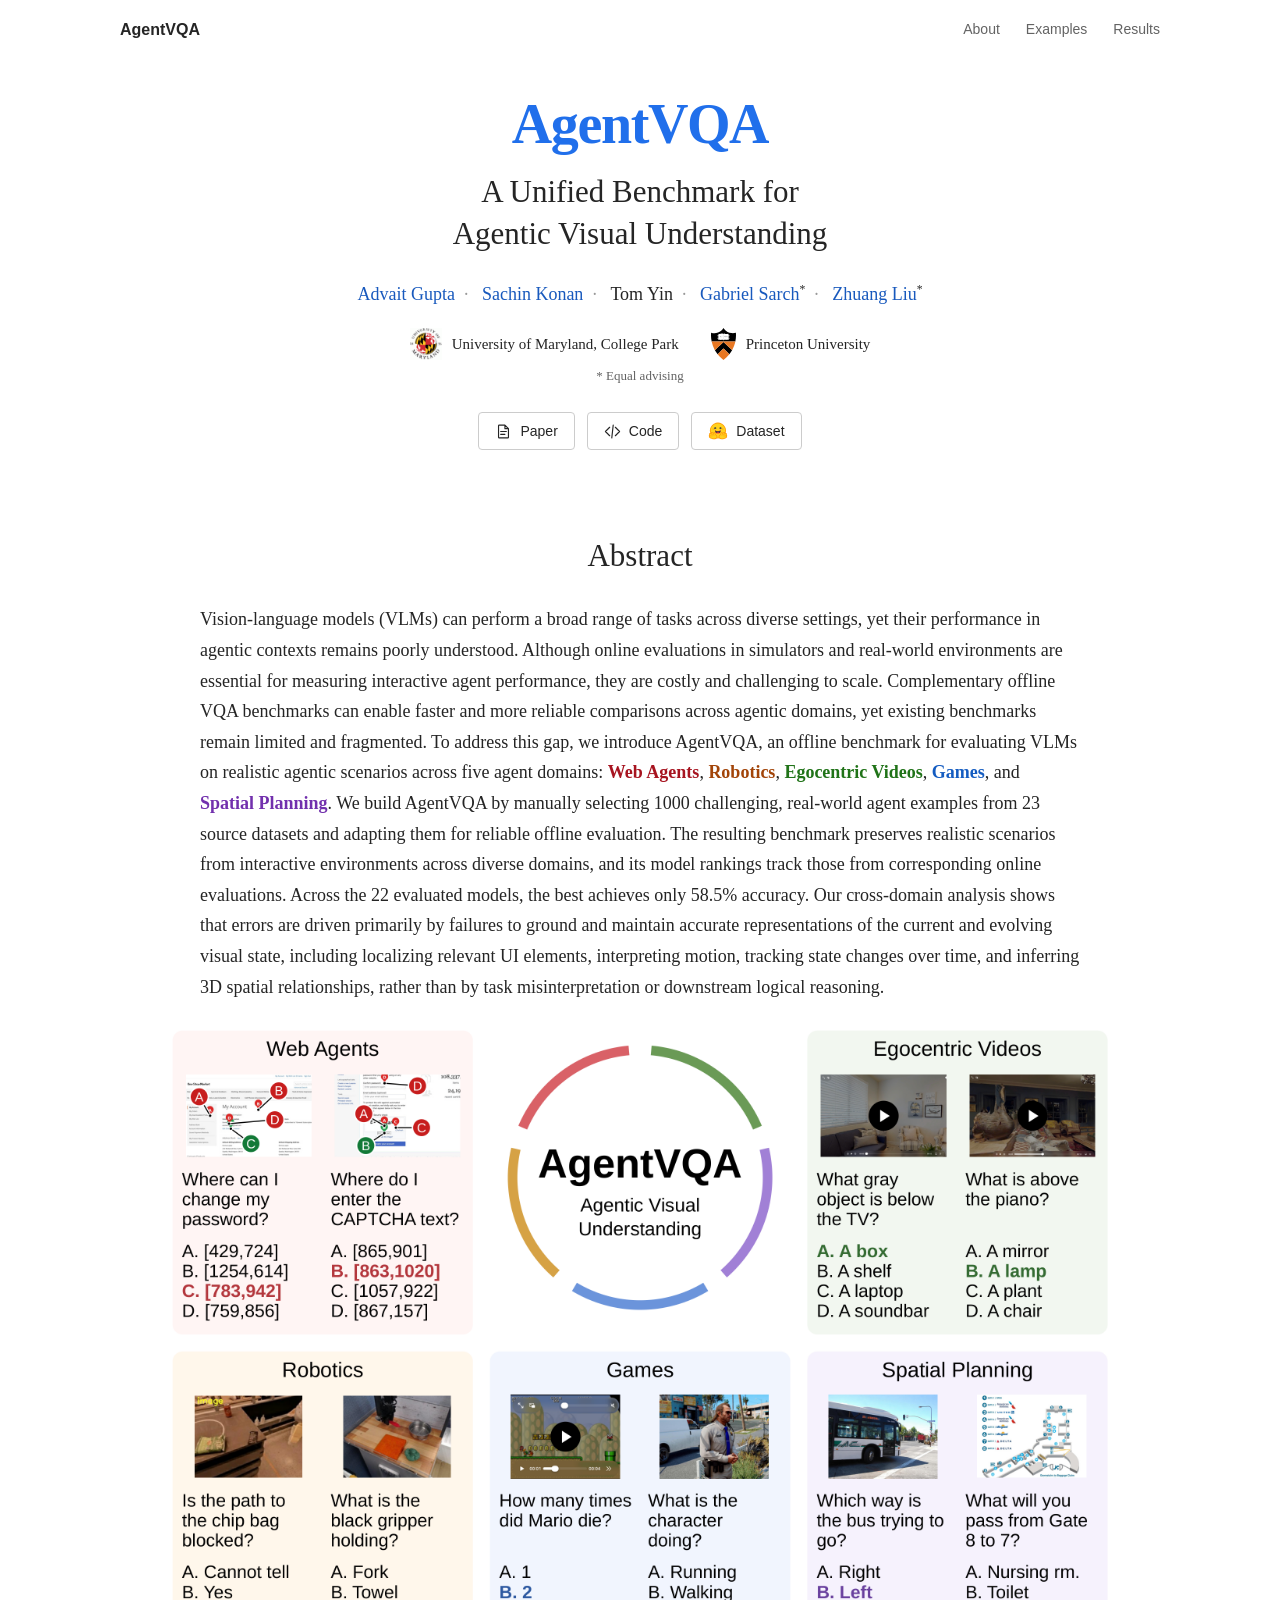
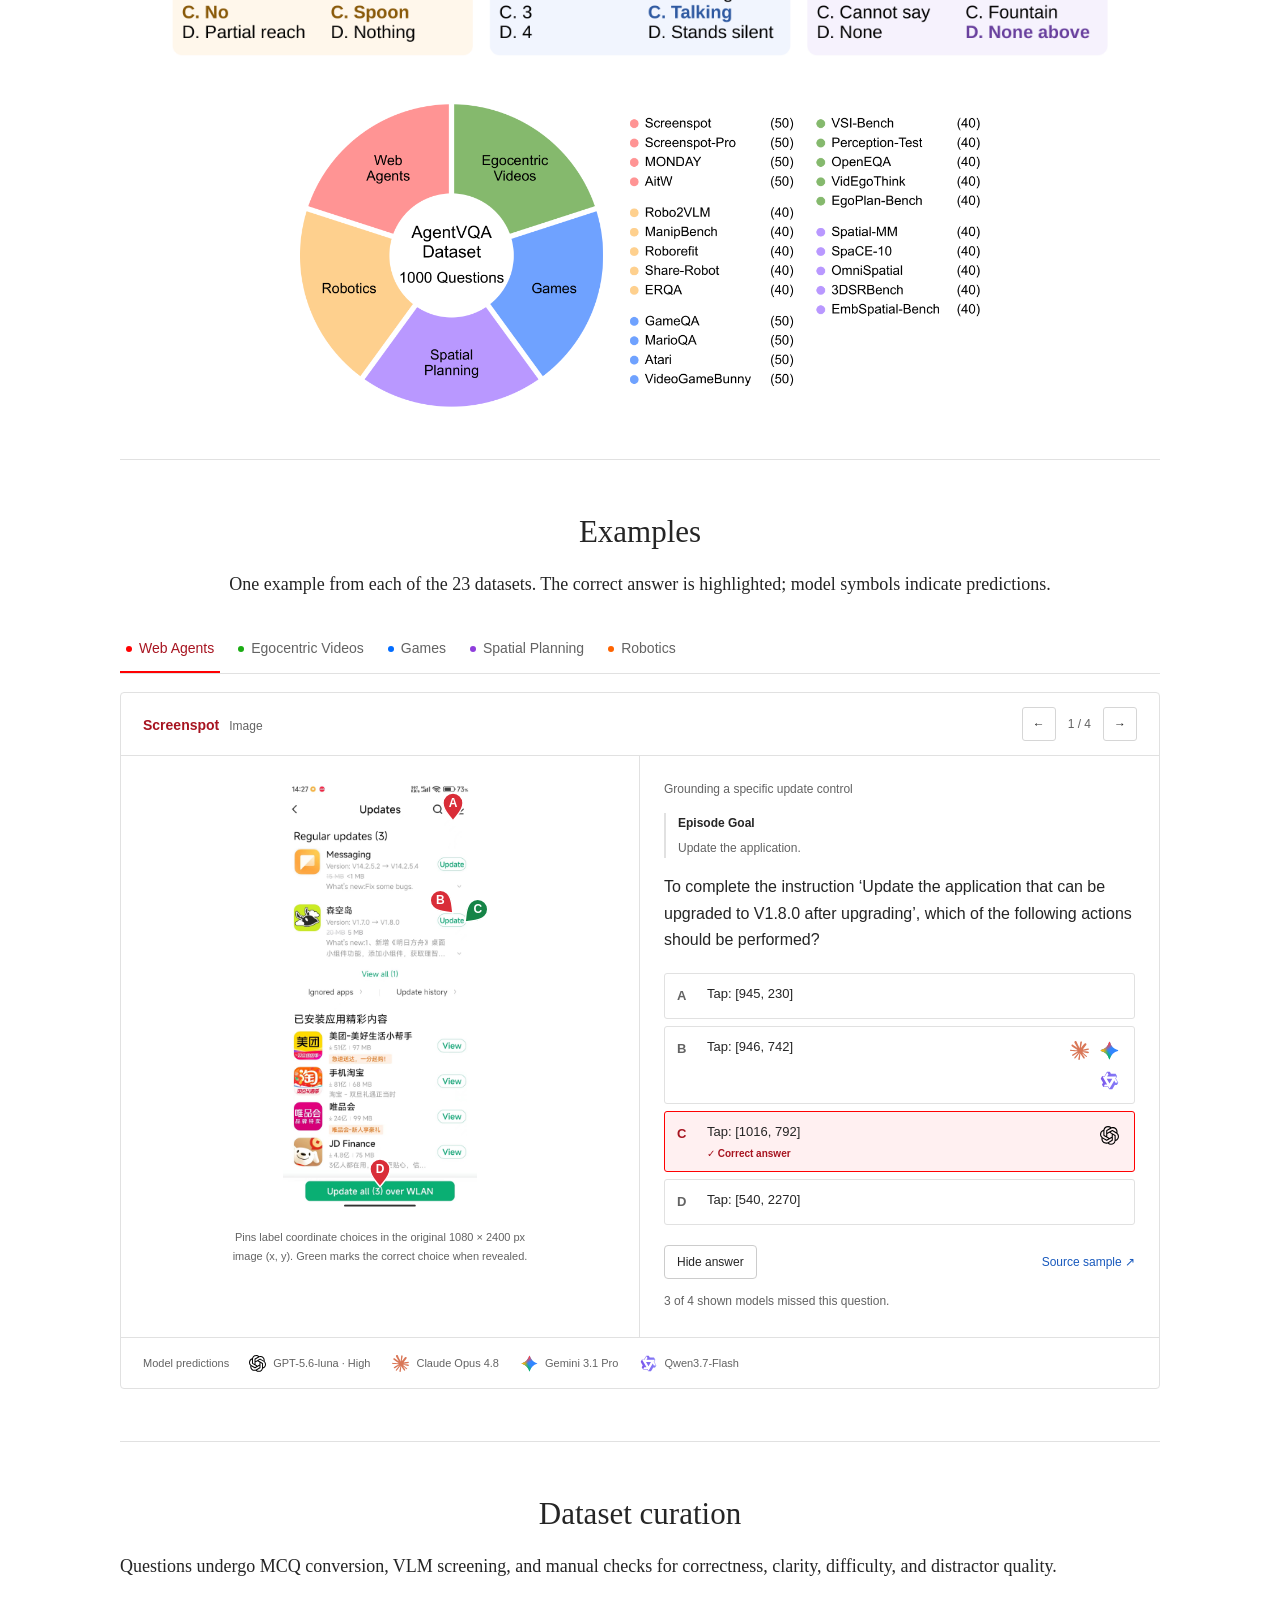
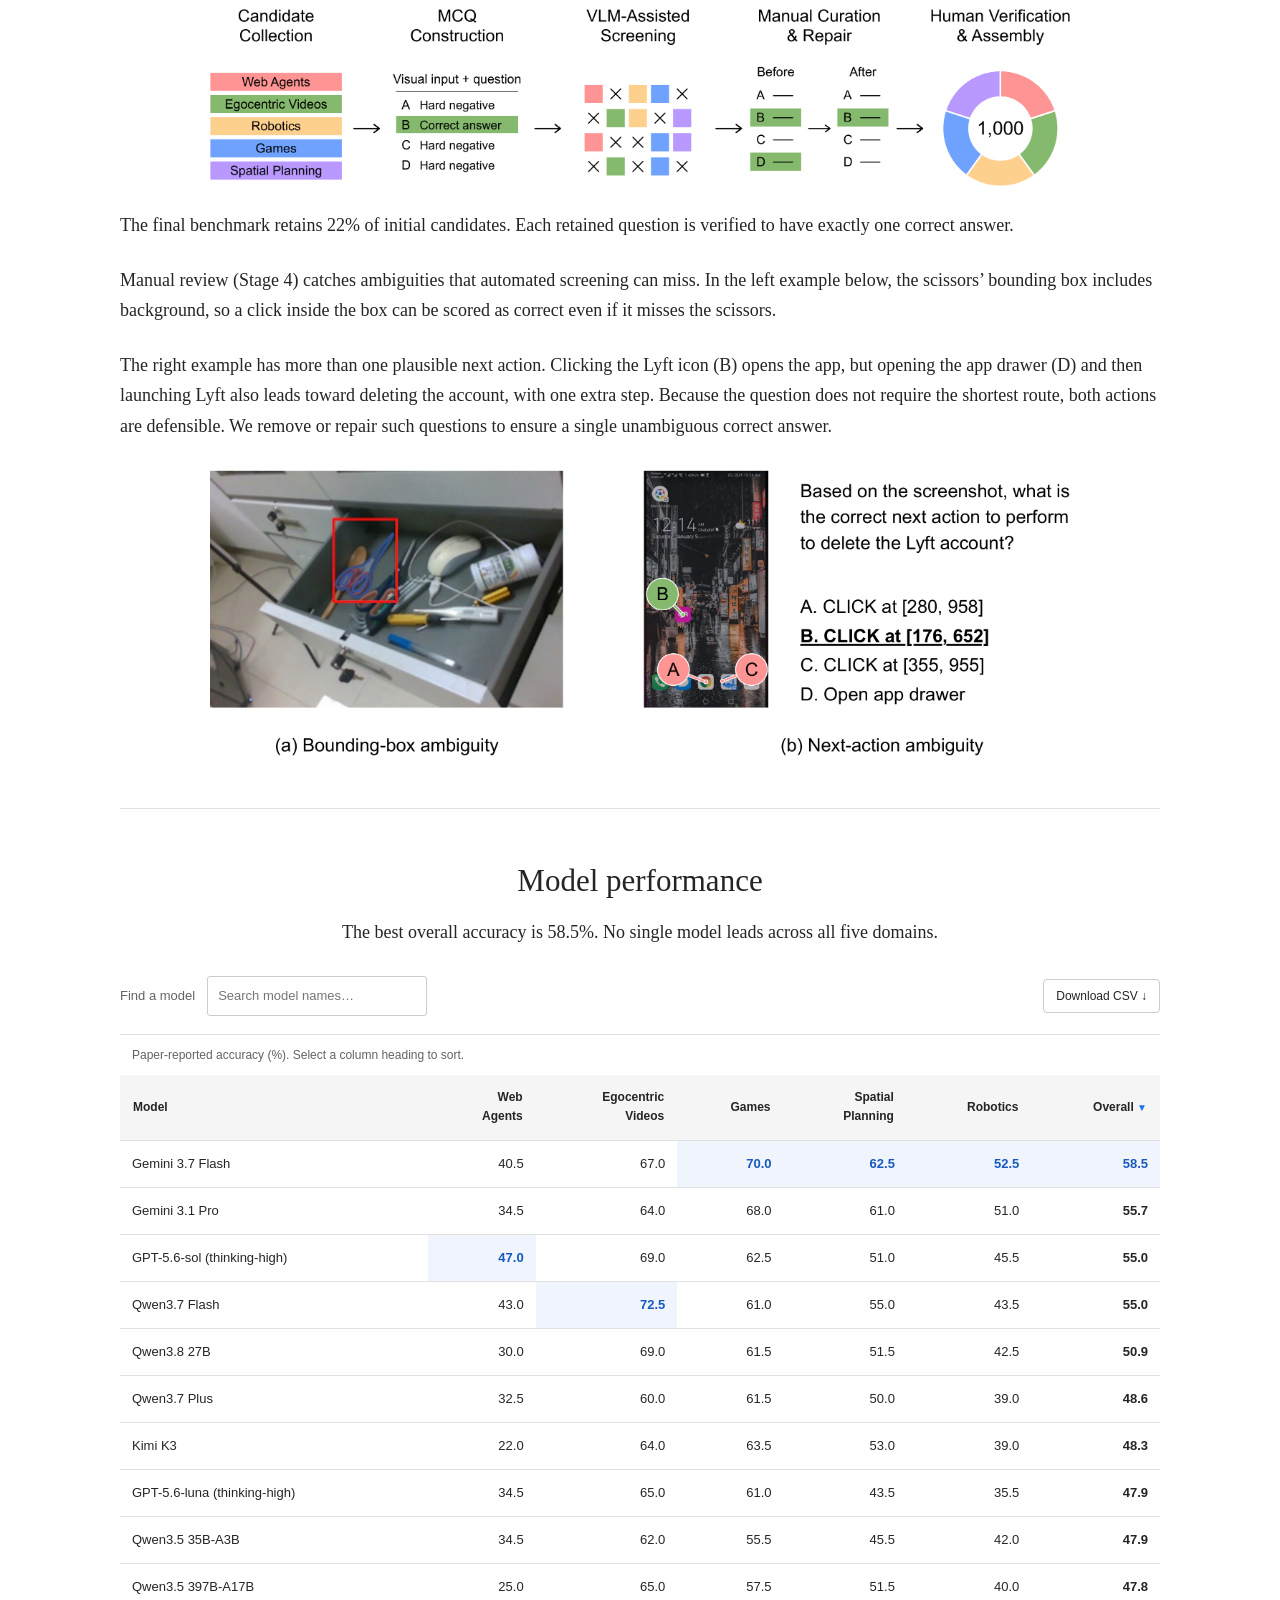
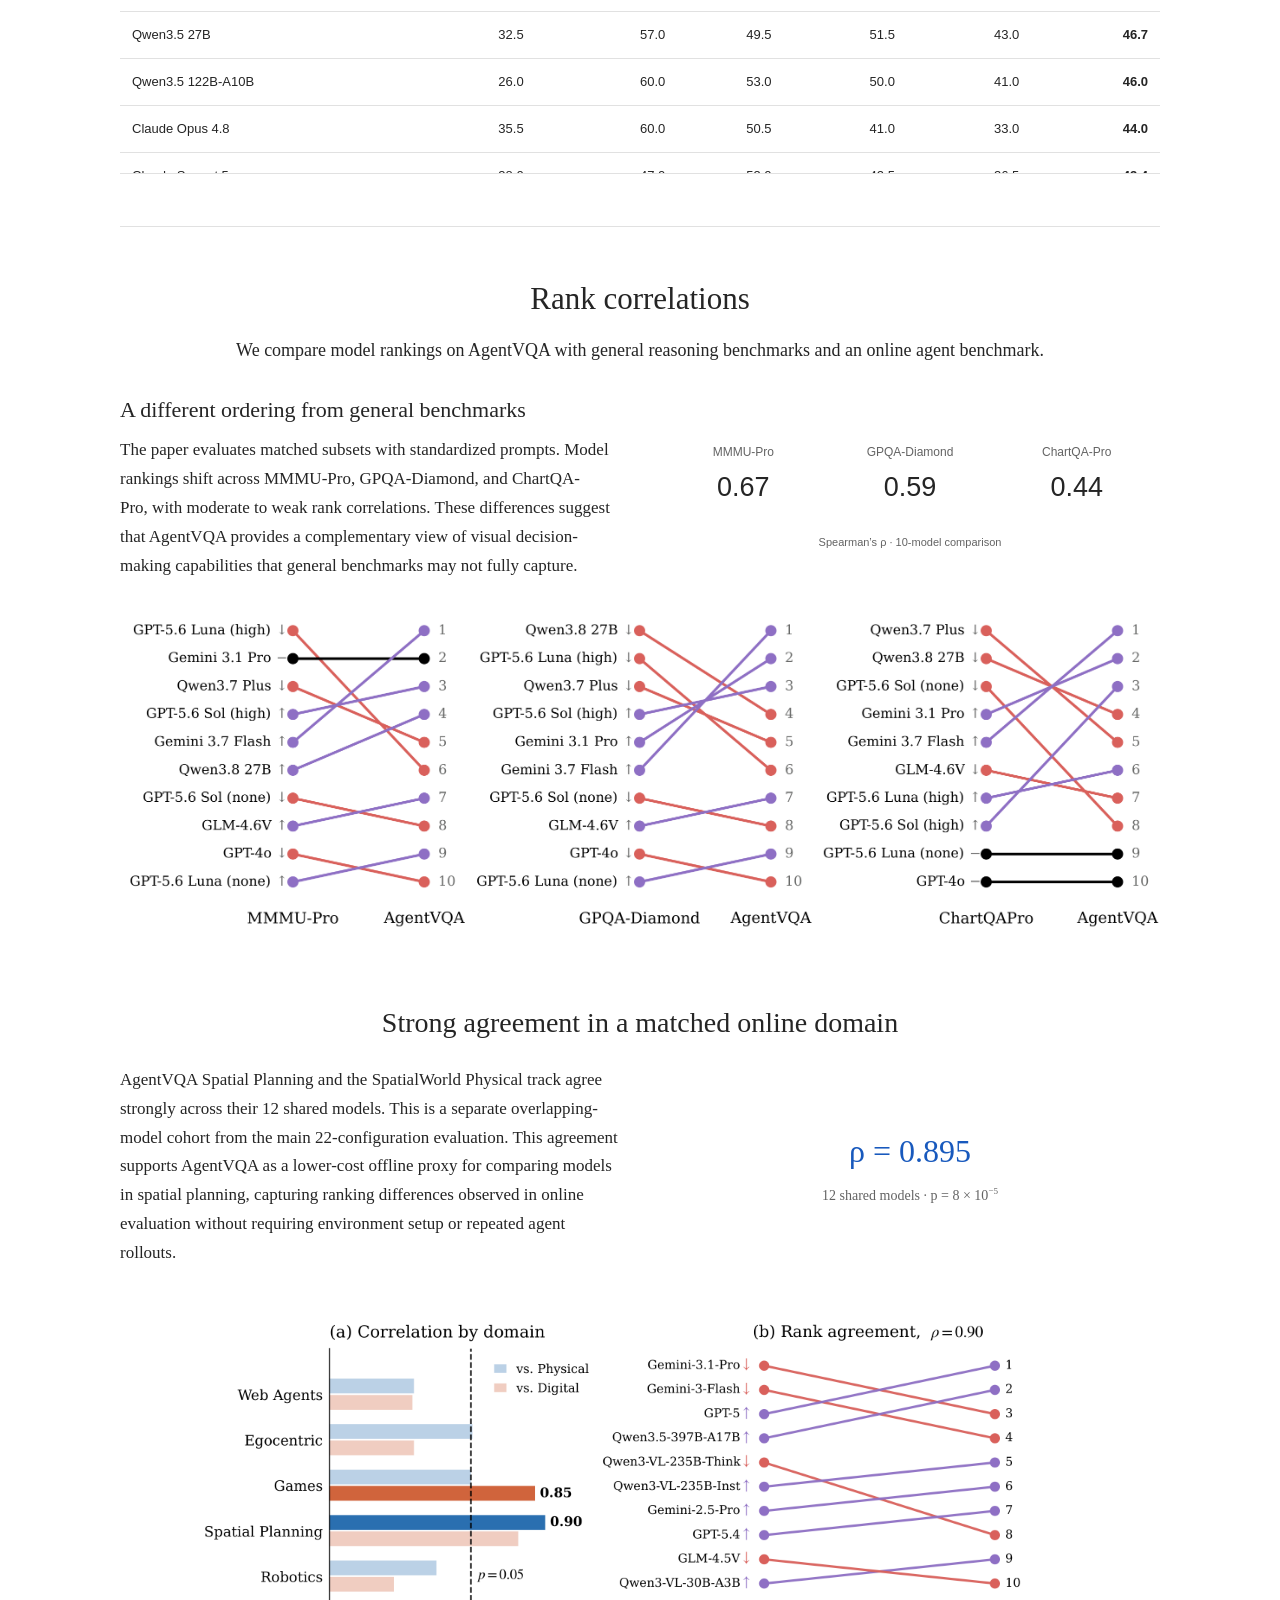
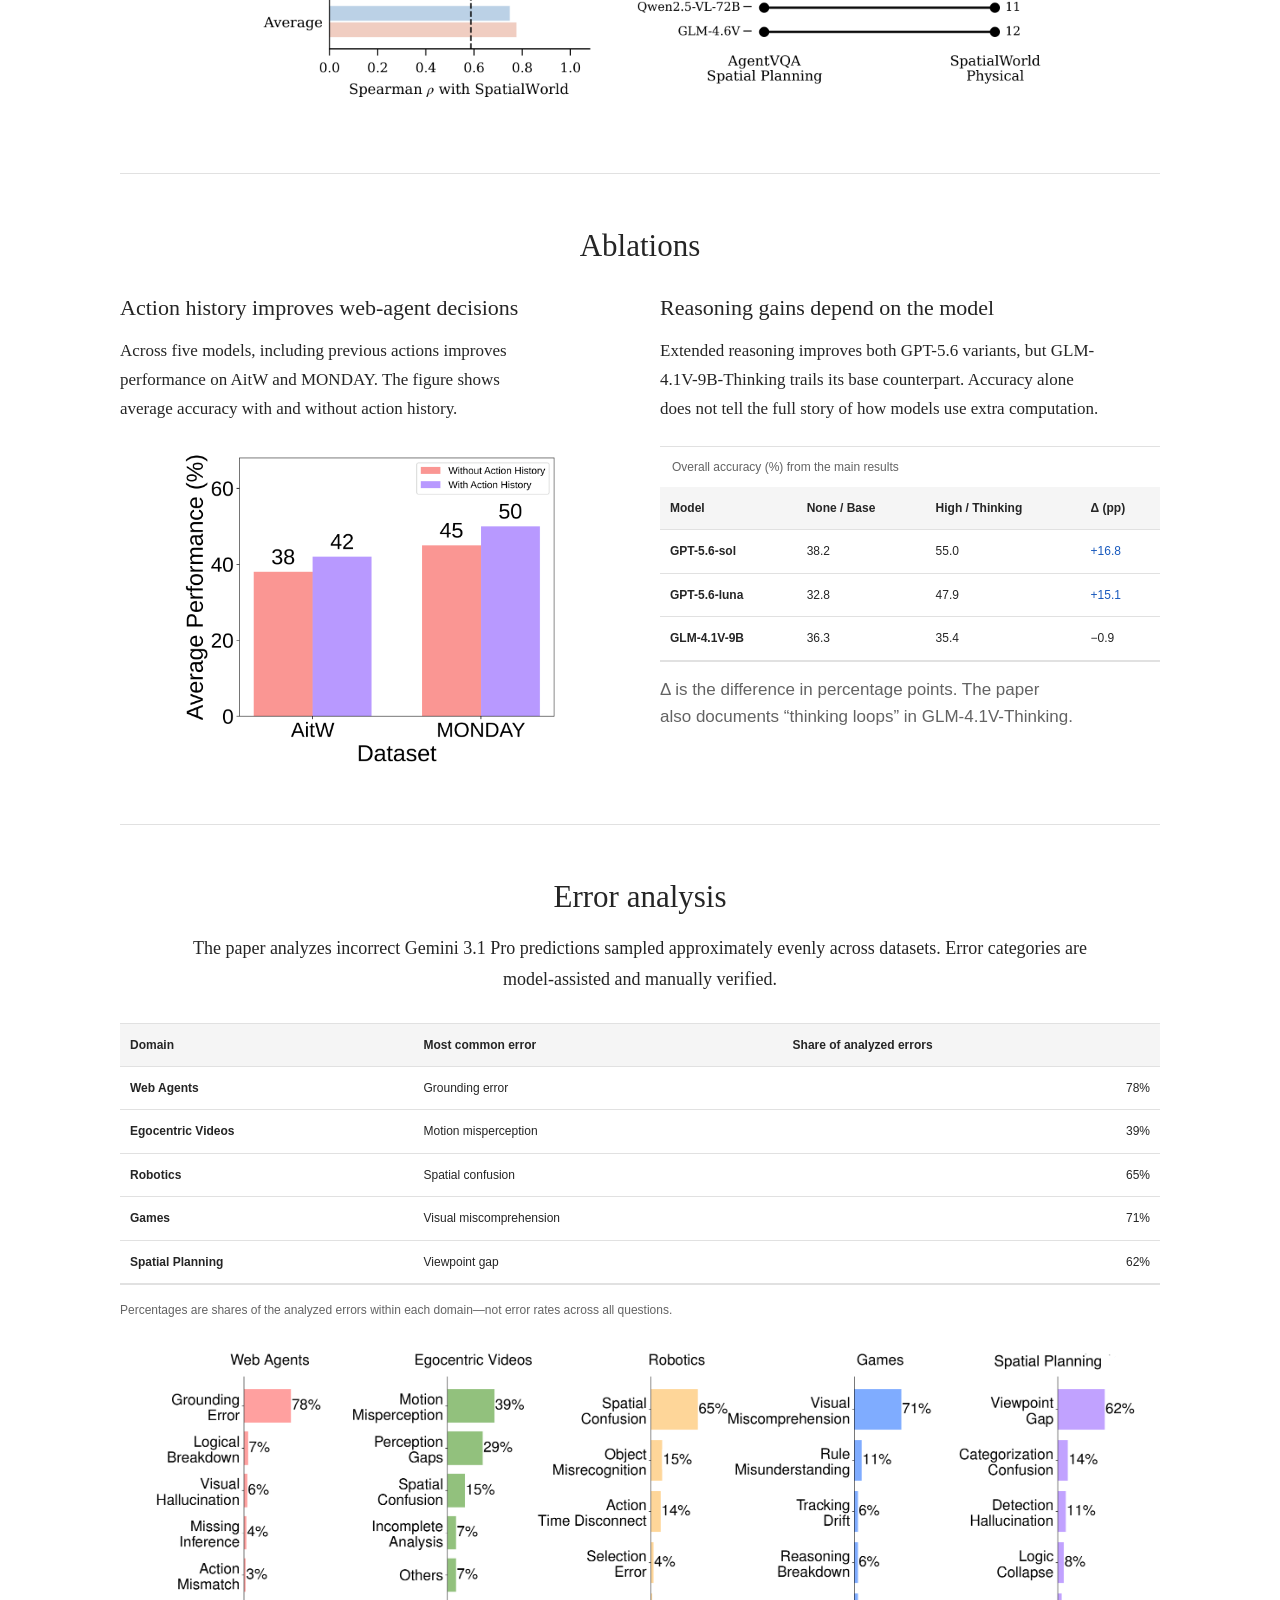
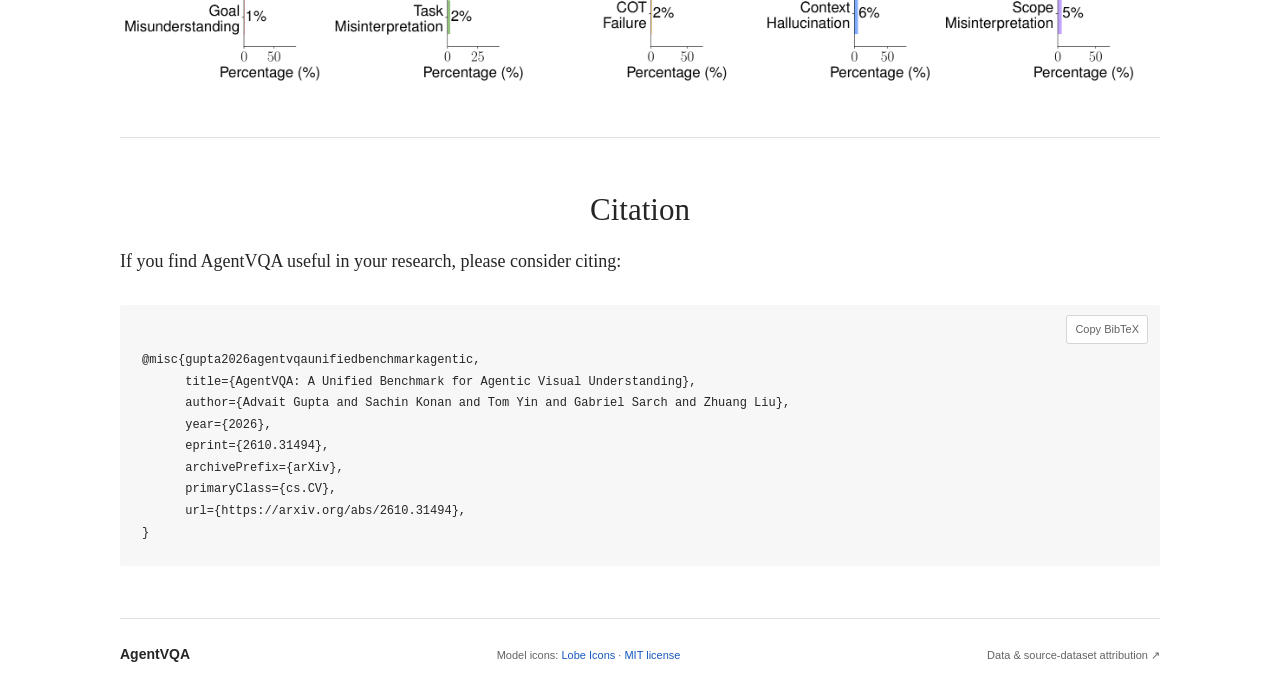
==== commit f3f353d8: "Revise citation section with arXiv reference Updated citation information to include arXiv details a" ====
--- a/docs/index.html
+++ b/docs/index.html
@@ -36,7 +36,7 @@
       </div>
       <p class="author-note">* Equal advising</p>
       <div class="project-links" aria-label="Project resources">
-        <a class="button primary" href="https://openreview.net/pdf?id=MQinK5xoYM"><svg viewBox="0 0 24 24" aria-hidden="true"><path d="M14 3H6a1 1 0 0 0-1 1v16a1 1 0 0 0 1 1h12a1 1 0 0 0 1-1V8zM14 3v5h5M8 12h8M8 16h6"/></svg>Paper</a>
+        <a class="button primary" href="https://arxiv.org/abs/2610.31494"><svg viewBox="0 0 24 24" aria-hidden="true"><path d="M14 3H6a1 1 0 0 0-1 1v16a1 1 0 0 0 1 1h12a1 1 0 0 0 1-1V8zM14 3v5h5M8 12h8M8 16h6"/></svg>Paper</a>
         <a class="button" href="https://github.com/zlab-princeton/AgentVQA"><svg viewBox="0 0 24 24" aria-hidden="true"><path d="m8 6-6 6 6 6m8-12 6 6-6 6m-3-15-2 18"/></svg>Code</a>
         <a class="button" href="https://huggingface.co/datasets/AgentVQA/AgentVQA"><img src="assets/models/huggingface.svg" width="20" height="20" alt=""> Dataset</a>
       </div>
@@ -102,11 +102,14 @@
 
     <section class="section-shell section-block citation-section" aria-labelledby="citation-title">
       <div class="section-heading"><h2 id="citation-title">Citation</h2><p>If you find AgentVQA useful in your research, please consider citing:</p></div>
-      <div class="citation-shell"><button class="copy-button" type="button" data-copy="citation-code">Copy BibTeX</button><pre id="citation-code">@misc{gupta2026agentvqa,
-  title={AgentVQA: A Unified Benchmark for Agentic Visual Understanding},
-  author={Gupta, Advait and Konan, Sachin and Yin, Tom and Sarch, Gabriel and Liu, Zhuang},
-  year={2026},
-  url={https://openreview.net/pdf?id=MQinK5xoYM}
+      <div class="citation-shell"><button class="copy-button" type="button" data-copy="citation-code">Copy BibTeX</button><pre id="citation-code">@misc{gupta2026agentvqaunifiedbenchmarkagentic,
+      title={AgentVQA: A Unified Benchmark for Agentic Visual Understanding}, 
+      author={Advait Gupta and Sachin Konan and Tom Yin and Gabriel Sarch and Zhuang Liu},
+      year={2026},
+      eprint={2610.31494},
+      archivePrefix={arXiv},
+      primaryClass={cs.CV},
+      url={https://arxiv.org/abs/2610.31494}, 
 }</pre></div>
     </section>
   </main>
